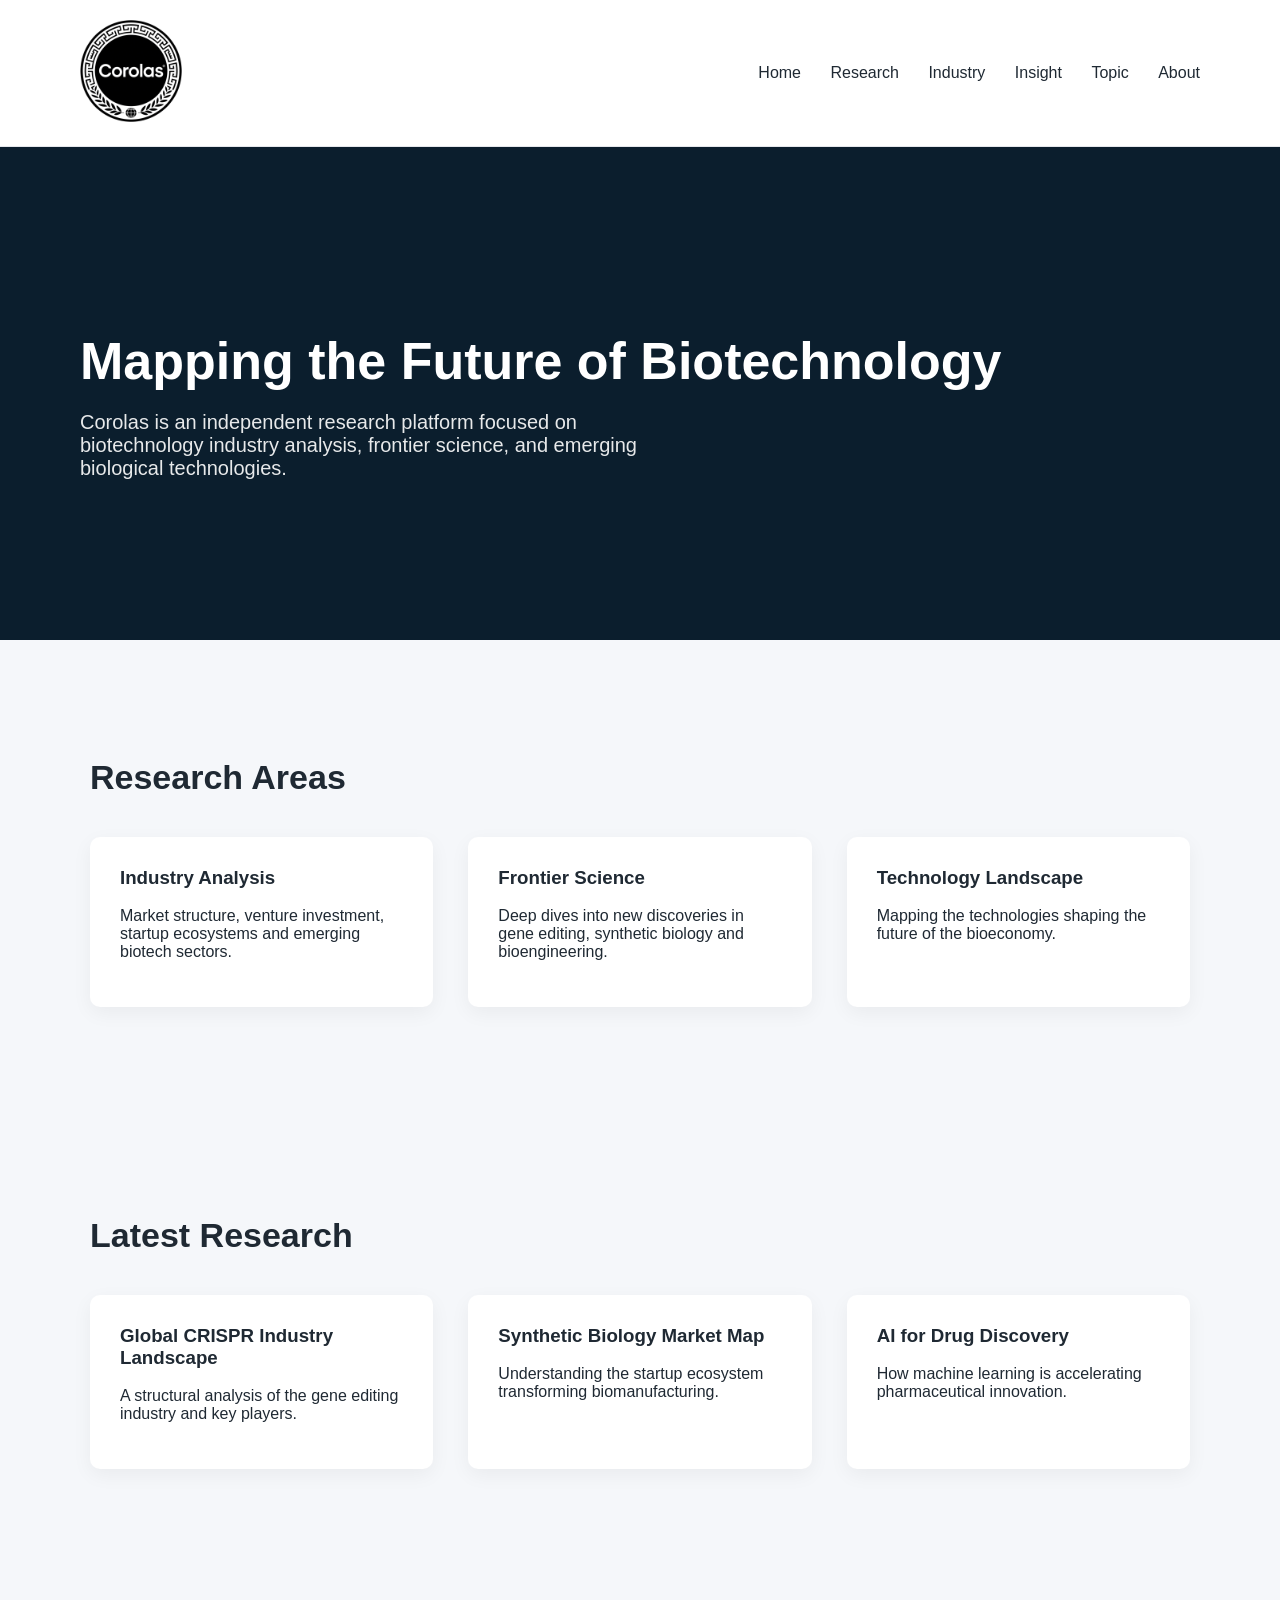
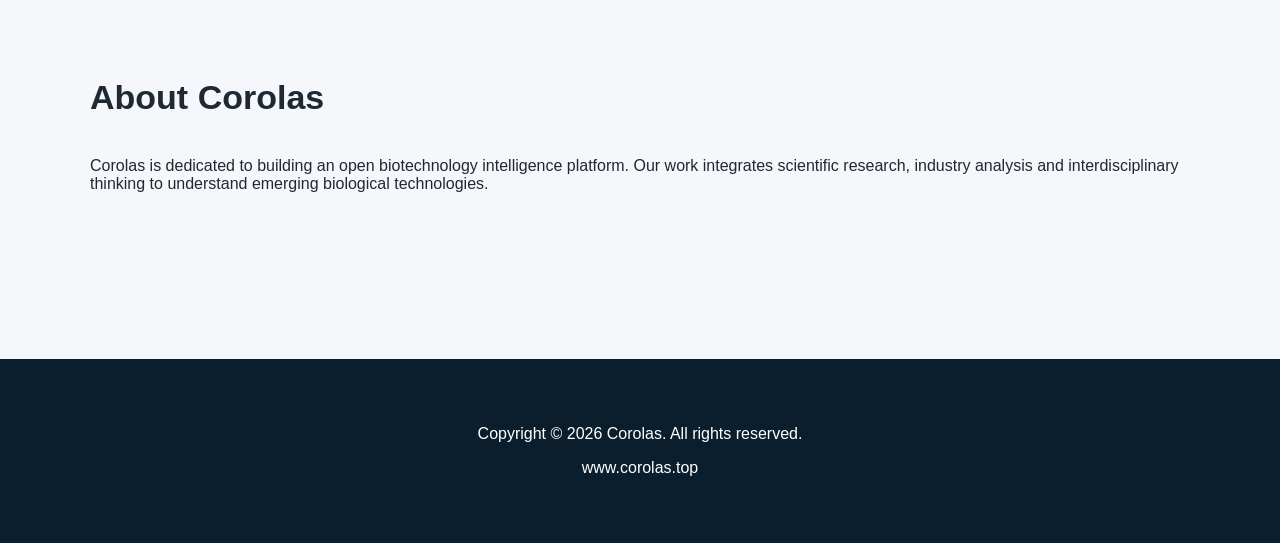
==== index.html @ f28cfb11 "Update" ====
<!DOCTYPE html>
<html lang="en">

<head>
    <meta charset="UTF-8">
    <meta name="viewport" content="width=device-width, initial-scale=1.0">
    <link rel="icon" type="image/x-icon" href="./assets/icon/favicon.ico">
    <link rel="apple-touch-icon" sizes="180x180" href="./assets/icon/apple-touch-icon.png">
    <link rel="icon" type="image/png" sizes="32x32" href="./assets/icon/favicon-32x32.png">
    <link rel="icon" type="image/png" sizes="16x16" href="./assets/icon/favicon-16x16.png">
    <link rel="manifest" href="./assets/icon/site.webmanifest">
    <link rel="stylesheet" type="text/css" href="./assets/css/style.css">
</head>

<body>
    <header>
        <div class="logo">
            <img type="image/png" src="./assets/icon/android-chrome-512x512.png">
        </div>
         
        <nav>
            <a href="index.html">Home</a>
            <a href="./Research/Research.html">Research</a>
            <a href="./Industry/Industry.html">Industry</a>
            <a href="./Insight/Insight.html">Insight</a>
            <a href="./Topic/Topic.html">Topic</a>
            <a href="./About/About.html">About</a>
        </nav>
    </header>

    <section class="hero">
        <h1>Mapping the Future of Biotechnology</h1>
        <p>
            Corolas is an independent research platform focused on biotechnology
            industry analysis, frontier science, and emerging biological technologies.
        </p>
    </section>

    <section class="section">
        <h2>Research Areas</h2>
        <div class="grid">
            <div class="card">
                <h3>Industry Analysis</h3>
                <p>Market structure, venture investment, startup ecosystems and emerging biotech sectors.</p>
            </div>
            <div class="card">
                <h3>Frontier Science</h3>
                <p>Deep dives into new discoveries in gene editing, synthetic biology and bioengineering.</p>
            </div>
            <div class="card">
                <h3>Technology Landscape</h3>
                <p>Mapping the technologies shaping the future of the bioeconomy.</p>
            </div>
        </div>
    </section>

    <section class="section">
        <h2>Latest Research</h2>
        <div class="grid">
            <div class="card">
                <h3>Global CRISPR Industry Landscape</h3>
                <p>A structural analysis of the gene editing industry and key players.</p>
            </div>
            <div class="card">
                <h3>Synthetic Biology Market Map</h3>
                <p>Understanding the startup ecosystem transforming biomanufacturing.</p>
            </div>
            <div class="card">
                <h3>AI for Drug Discovery</h3>
                <p>How machine learning is accelerating pharmaceutical innovation.</p>
            </div>
        </div>
    </section>

    <section class="section">
        <h2>About Corolas</h2>
        <p>
            Corolas is dedicated to building an open biotechnology intelligence platform.
            Our work integrates scientific research, industry analysis and interdisciplinary
            thinking to understand emerging biological technologies.
        </p>
    </section>

    <footer>
        <p>Copyright © 2026 Corolas. All rights reserved.</p>
        <p>www.corolas.top</p>
    </footer>
</body>

</html>
---- assets/css/style.css ----
body {
            font-family: "Inter", Arial;
            margin: 0;
            background: #f5f7fa;
            color: #1f2933;
        }

        header {
            display: flex;
            justify-content: space-between;
            align-items: center;
            padding: 20px 80px;
            background: white;
            border-bottom: 1px solid #e5e7eb;
        }

        .logo img {
            width: 20%;
            height: 20%;
        }

        nav a {
            margin-left: 25px;
            text-decoration: none;
            color: #1f2933;
        }

        .hero {
            padding: 140px 80px;
            background: #0b1e2d;
            color: white;
        }

        .hero h1 {
            font-size: 52px;
            margin-bottom: 10px;
        }

        .hero p {
            font-size: 20px;
            max-width: 600px;
            opacity: 0.9;
        }

        .section {
            max-width: 1100px;
            margin: auto;
            padding: 90px 40px;
        }

        .section h2 {
            font-size: 34px;
            margin-bottom: 40px;
        }

        .grid {
            display: grid;
            grid-template-columns: repeat(auto-fit, minmax(260px, 1fr));
            gap: 35px;
        }

        .card {
            background: white;
            padding: 30px;
            border-radius: 10px;
            box-shadow: 0 6px 20px rgba(0, 0, 0, 0.05);
        }

        .card h3 {
            margin-top: 0;
        }

        footer {
            background: #0b1e2d;
            color: white;
            padding: 50px;
            text-align: center;
            margin-top: 60px;
        }
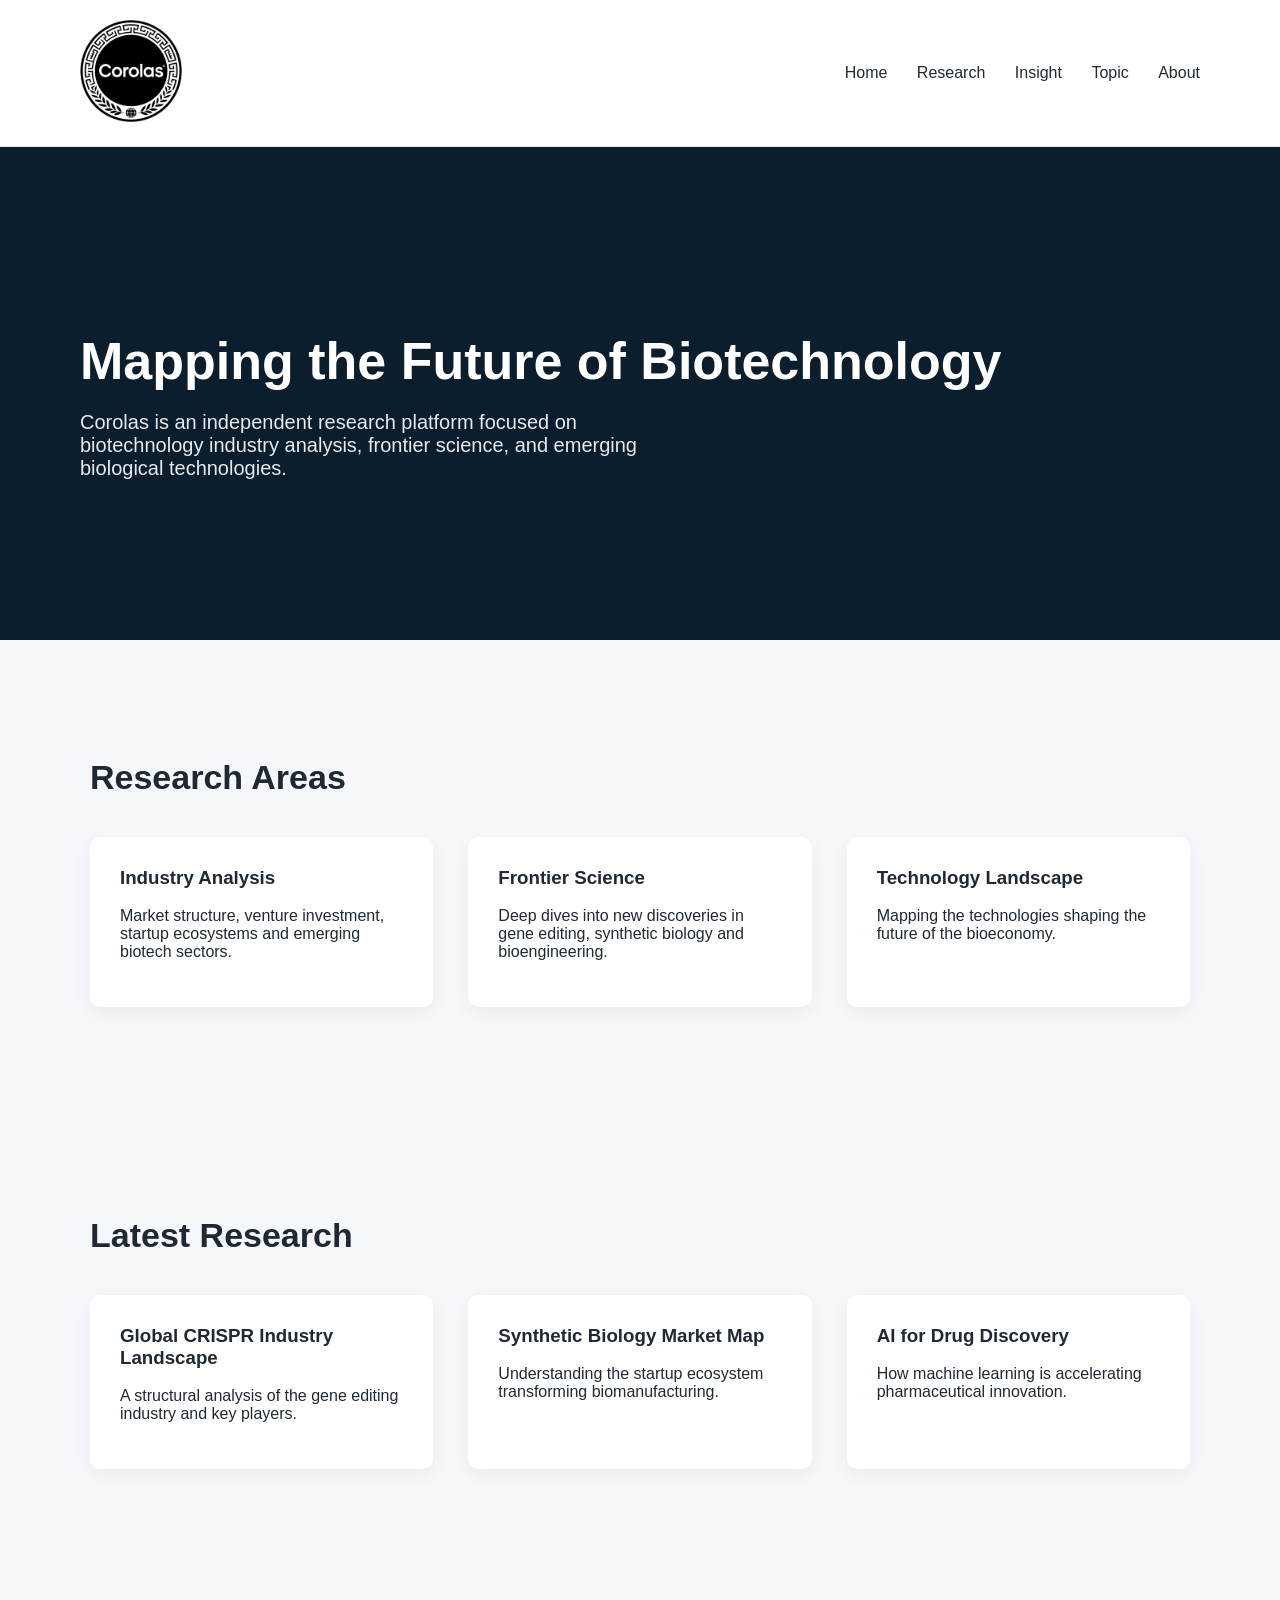
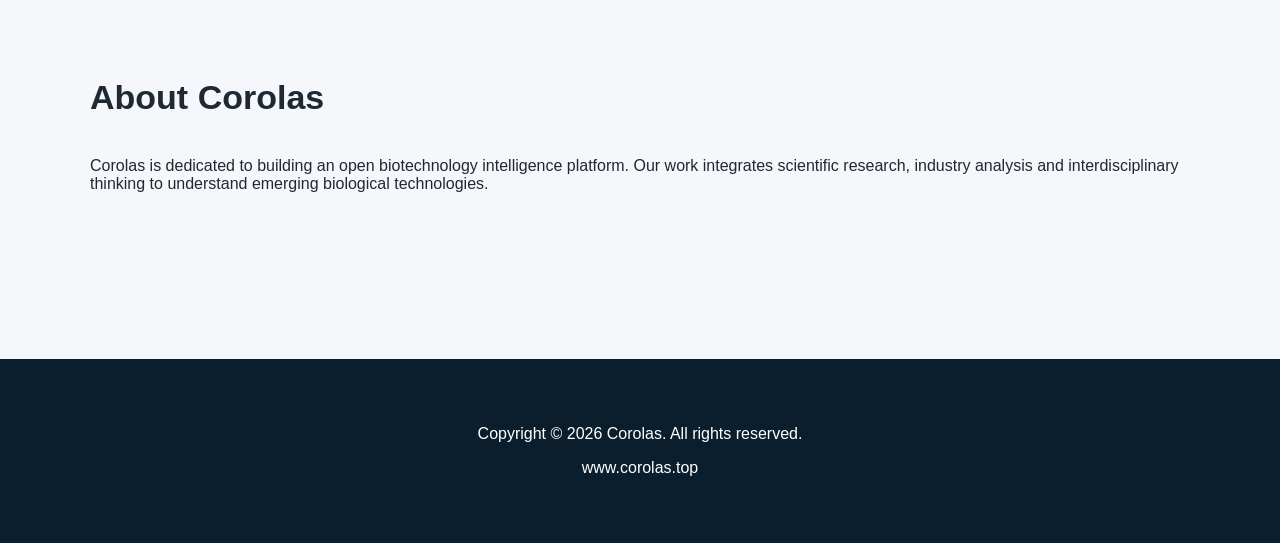
==== commit 53365318: "Update" ====
--- a/index.html
+++ b/index.html
@@ -21,7 +21,6 @@
         <nav>
             <a href="index.html">Home</a>
             <a href="./Research/Research.html">Research</a>
-            <a href="./Industry/Industry.html">Industry</a>
             <a href="./Insight/Insight.html">Insight</a>
             <a href="./Topic/Topic.html">Topic</a>
             <a href="./About/About.html">About</a>
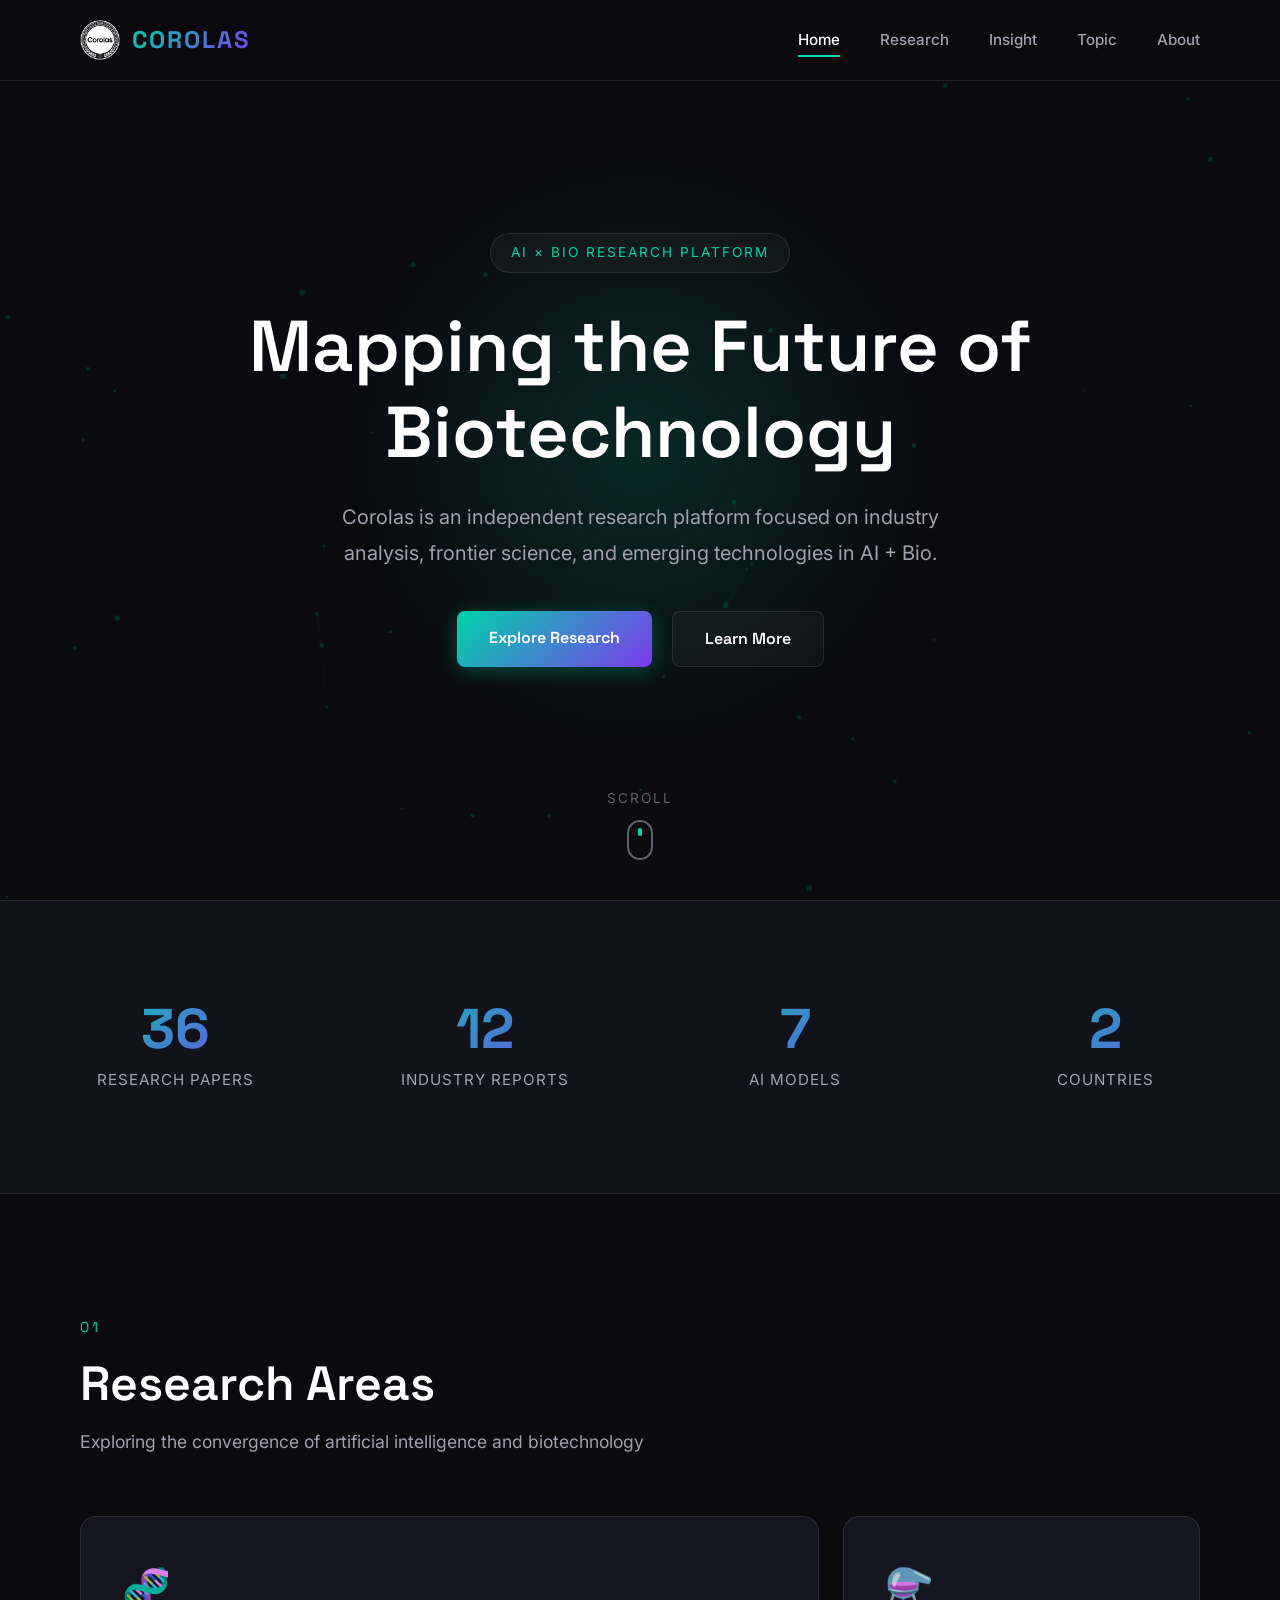
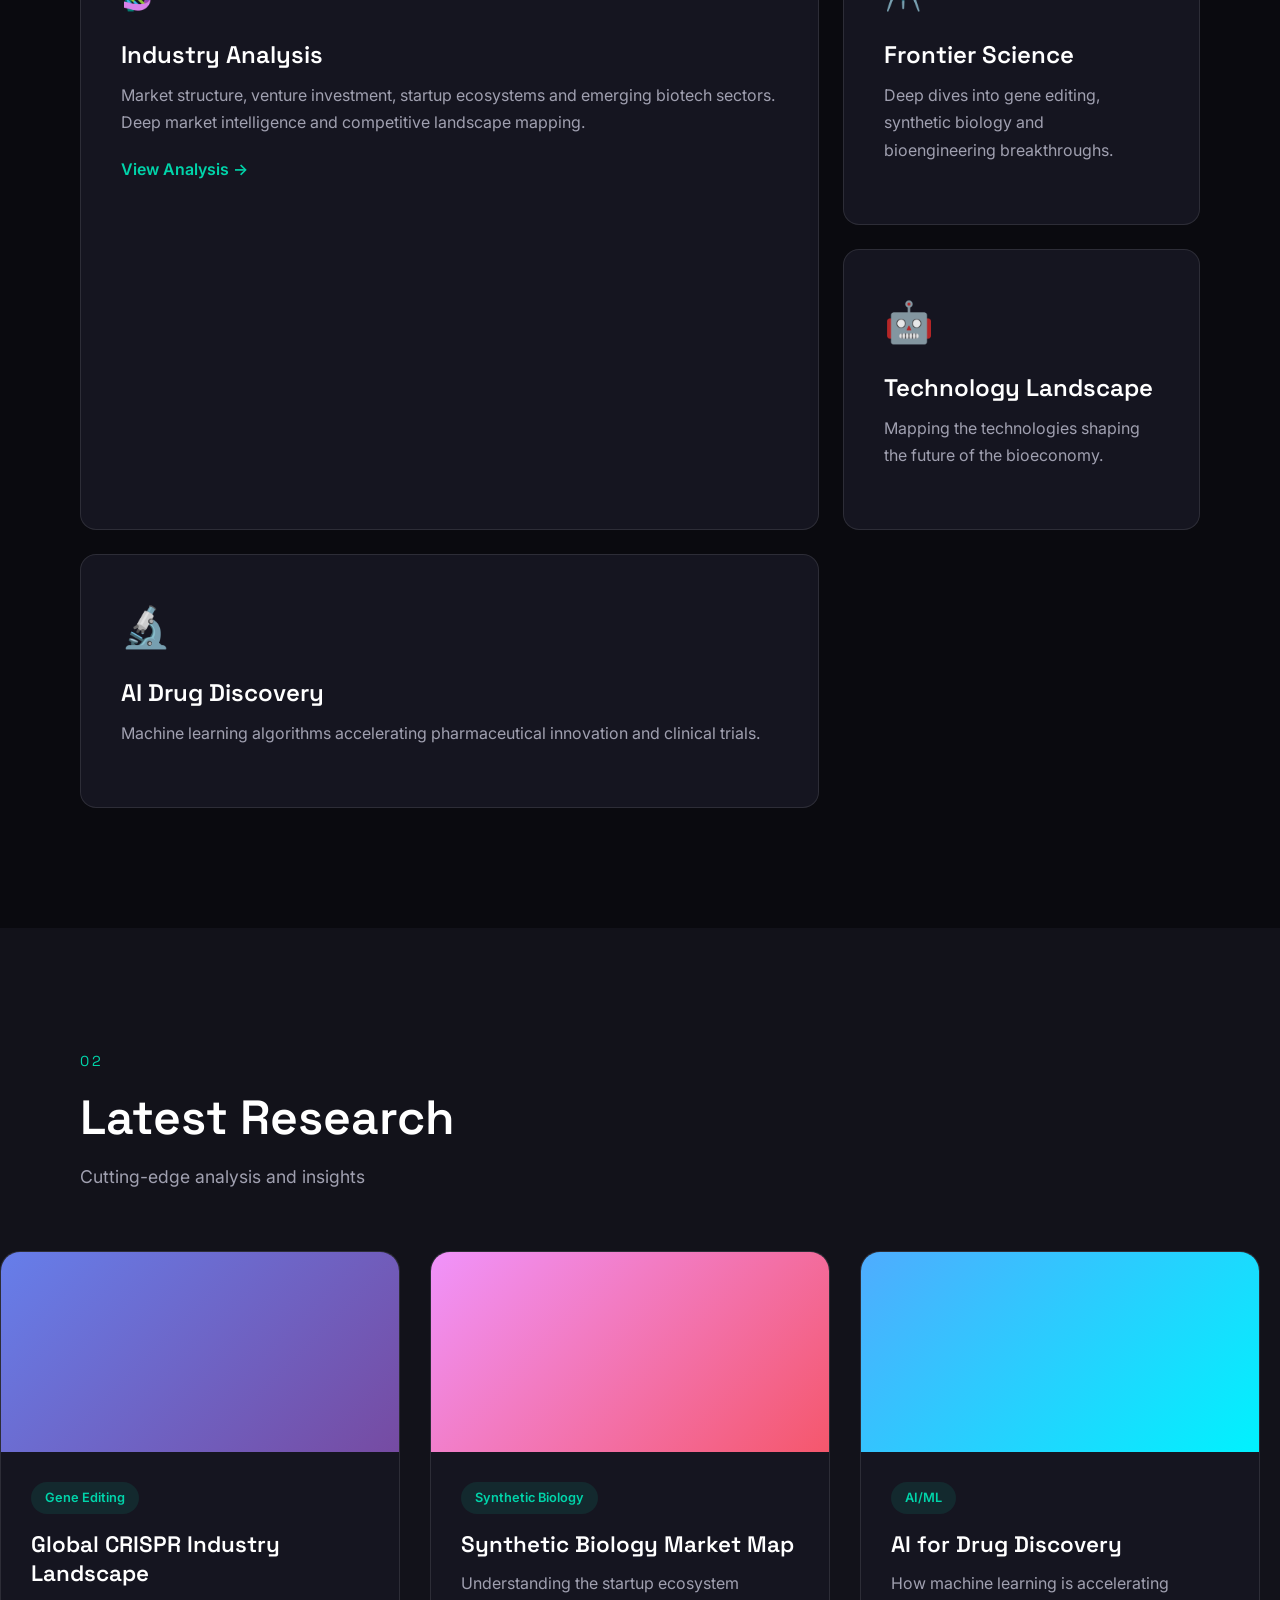
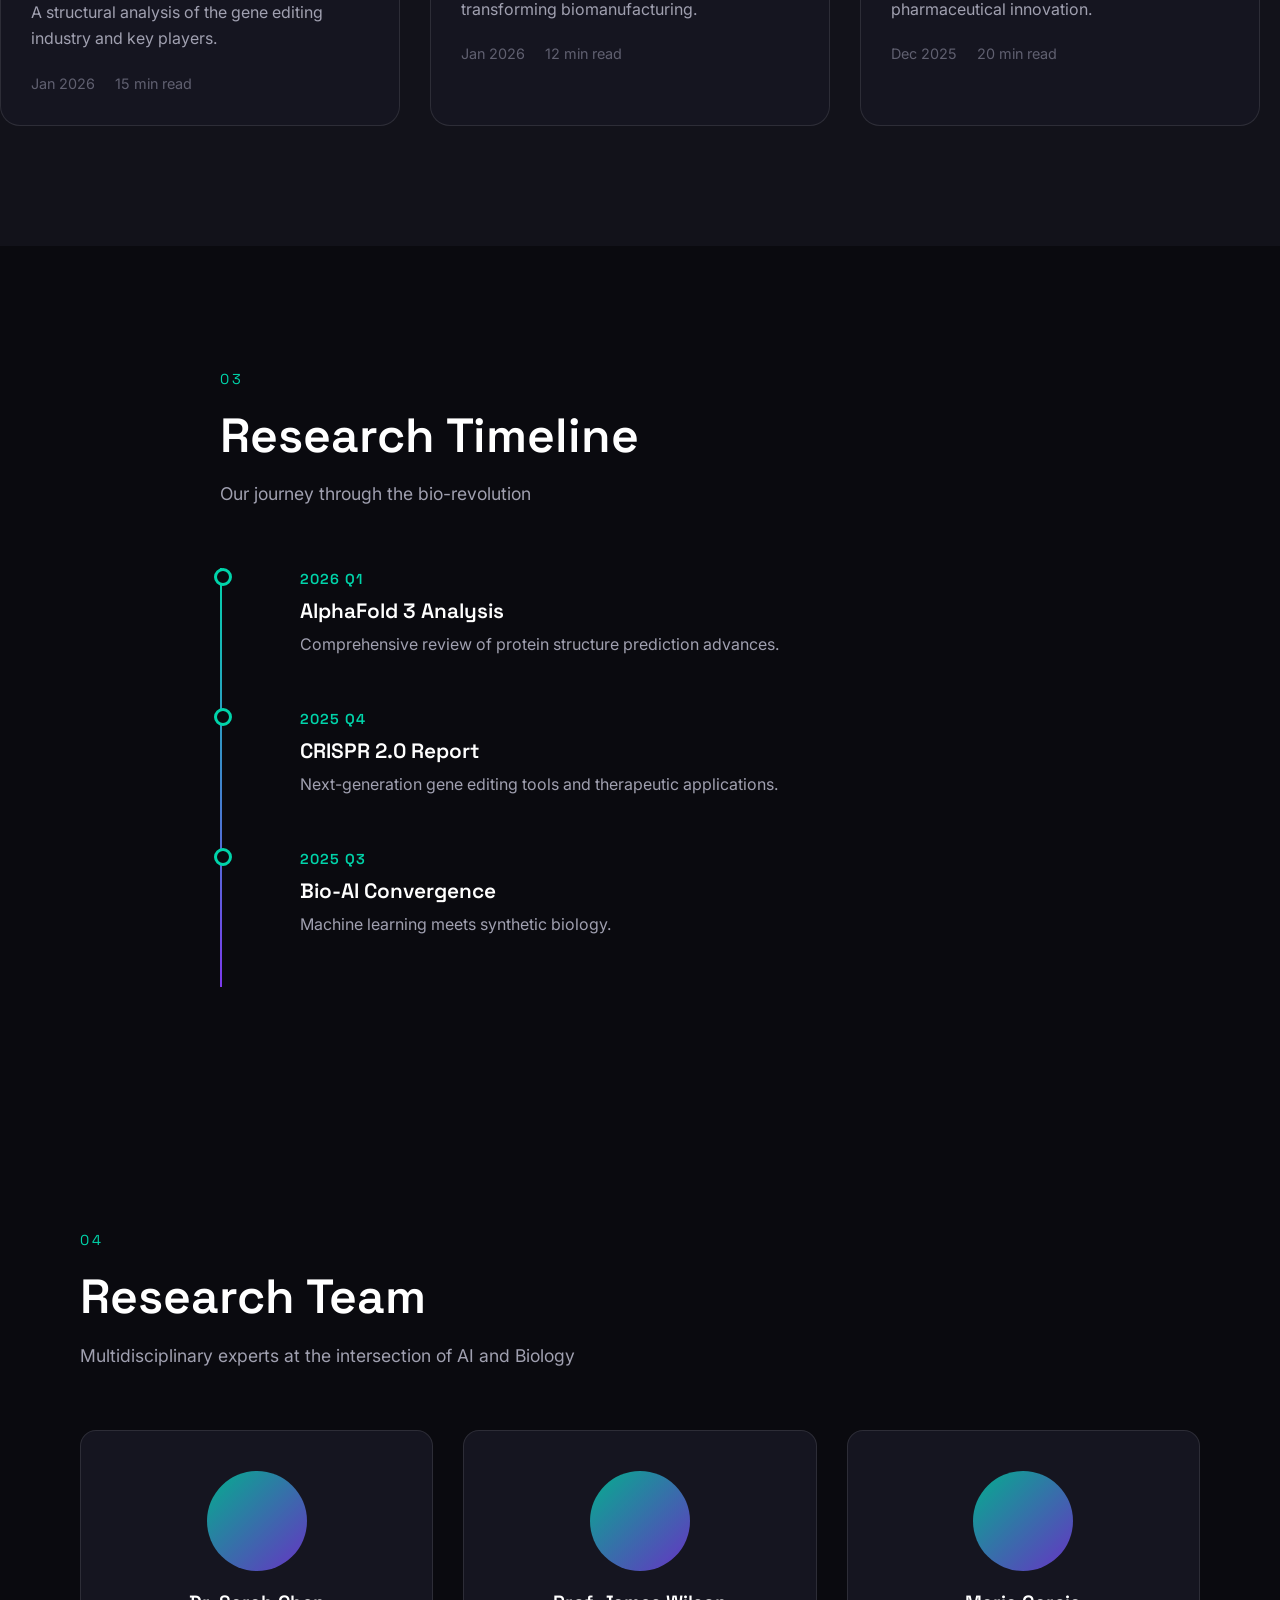
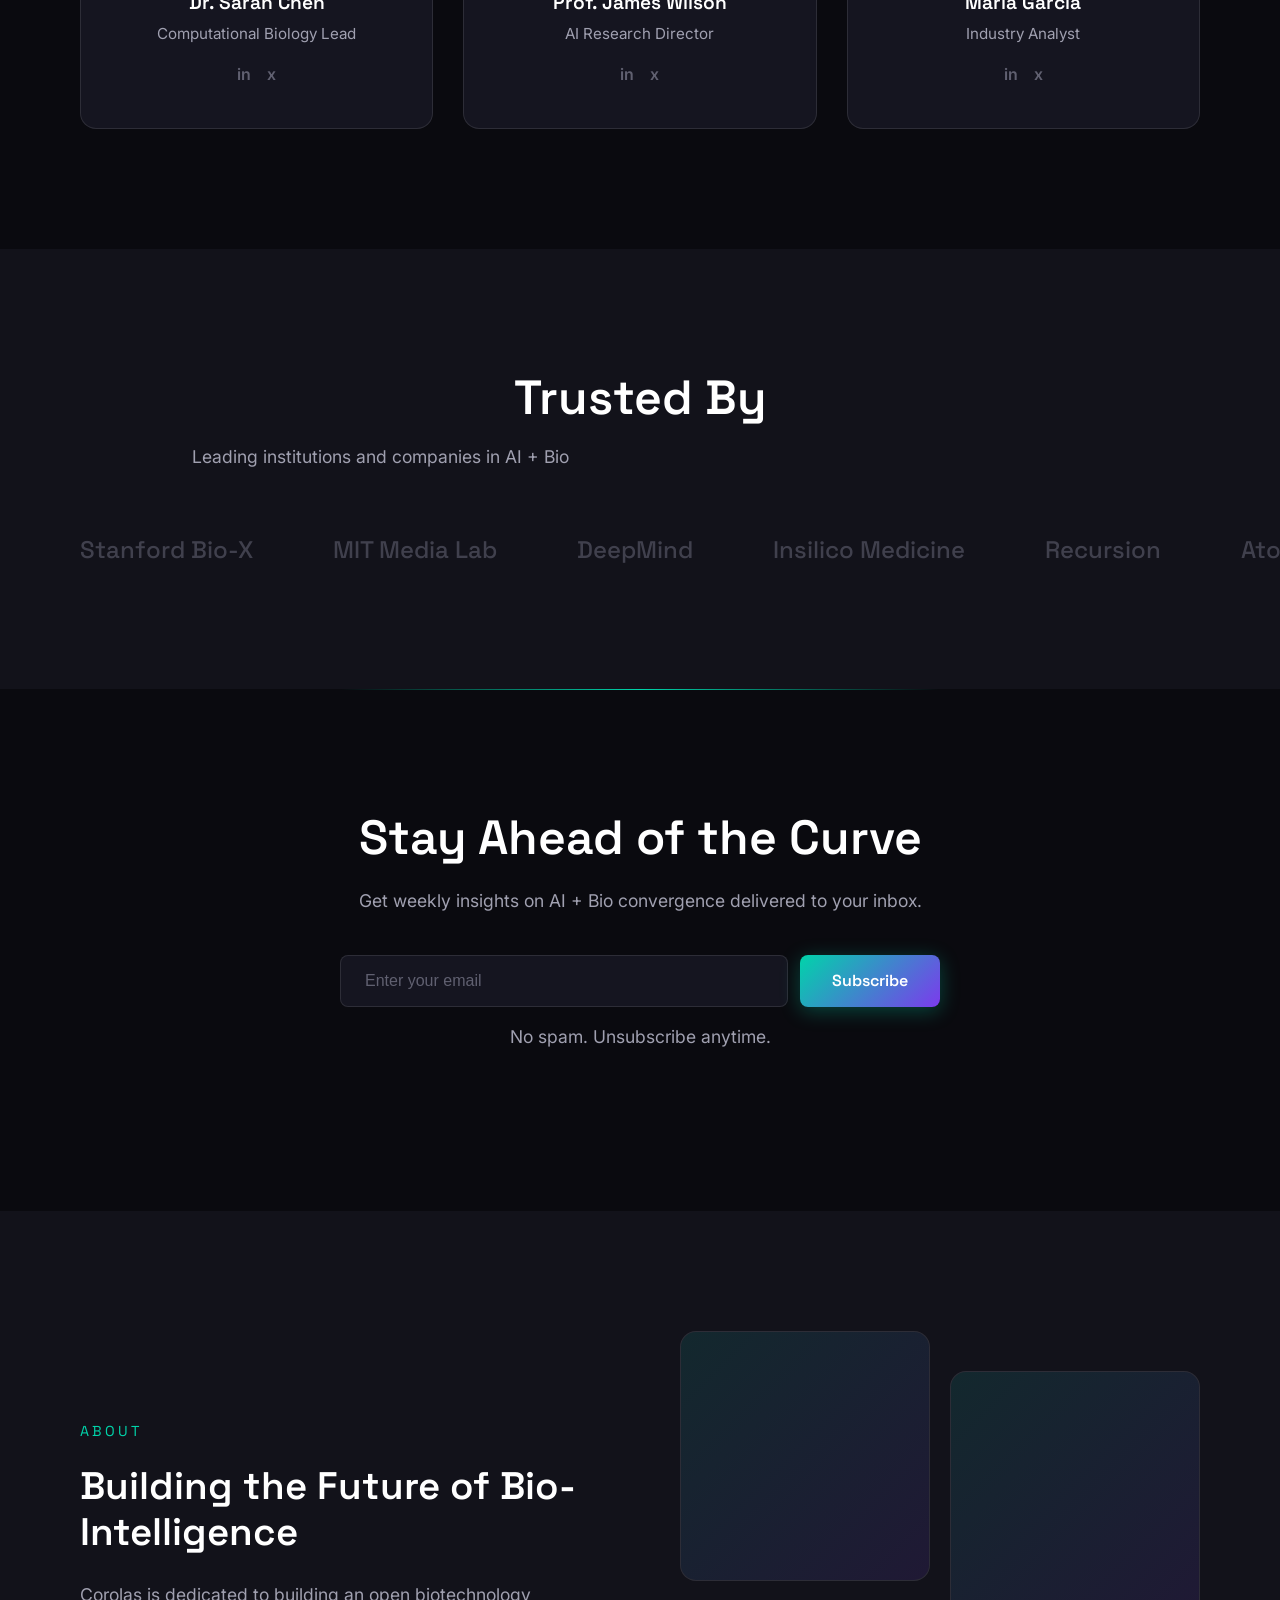
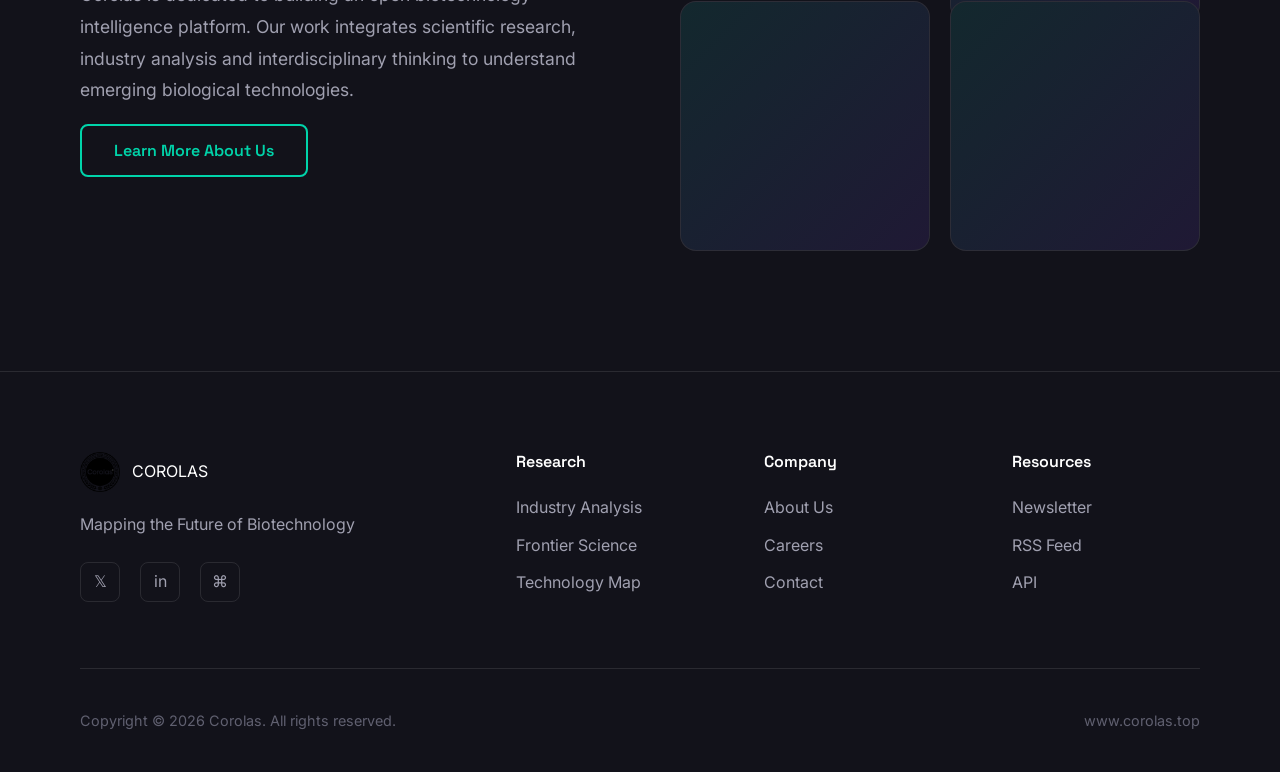
==== commit ad8e7171: "Serious Update" ====
--- a/index.html
+++ b/index.html
@@ -1,6 +1,6 @@
+<!-- index.html -->
 <!DOCTYPE html>
 <html lang="en">
-
 <head>
     <meta charset="UTF-8">
     <meta name="viewport" content="width=device-width, initial-scale=1.0">
@@ -10,80 +10,324 @@
     <link rel="icon" type="image/png" sizes="16x16" href="./assets/icon/favicon-16x16.png">
     <link rel="manifest" href="./assets/icon/site.webmanifest">
     <link rel="stylesheet" type="text/css" href="./assets/css/style.css">
+    <link rel="preconnect" href="https://fonts.googleapis.com">
+    <link rel="preconnect" href="https://fonts.gstatic.com" crossorigin>
+    <link href="https://fonts.googleapis.com/css2?family=Space+Grotesk:wght@300;400;500;600;700&family=Inter:wght@300;400;500;600&display=swap" rel="stylesheet">
 </head>
-
 <body>
-    <header>
+    <!-- 动态背景画布 -->
+    <canvas id="bg-canvas"></canvas>
+    
+    <!-- 导航 -->
+    <header class="glass-header">
         <div class="logo">
-            <img type="image/png" src="./assets/icon/android-chrome-512x512.png">
-        </div>
-         
+            <img src="./assets/icon/corolas-logo-white.png" alt="Corolas">
+            <span class="logo-text">COROLAS</span>
+        </div>
         <nav>
-            <a href="index.html">Home</a>
+            <a href="index.html" class="active">Home</a>
             <a href="./Research/Research.html">Research</a>
             <a href="./Insight/Insight.html">Insight</a>
             <a href="./Topic/Topic.html">Topic</a>
             <a href="./About/About.html">About</a>
         </nav>
+        <button class="mobile-menu-btn" aria-label="Menu">
+            <span></span>
+            <span></span>
+            <span></span>
+        </button>
     </header>
 
-    <section class="hero">
-        <h1>Mapping the Future of Biotechnology</h1>
-        <p>
-            Corolas is an independent research platform focused on biotechnology
-            industry analysis, frontier science, and emerging biological technologies.
-        </p>
-    </section>
-
-    <section class="section">
-        <h2>Research Areas</h2>
-        <div class="grid">
-            <div class="card">
+    <!-- Hero Section - 全屏沉浸 -->
+    <section class="hero-full">
+        <div class="hero-content">
+            <div class="badge">AI × Bio Research Platform</div>
+            <h1 class="glitch-text" data-text="Mapping the Future of Biotechnology">
+                Mapping the Future of Biotechnology
+            </h1>
+            <p class="hero-desc">
+                Corolas is an independent research platform focused on industry analysis,
+                frontier science, and emerging technologies in AI + Bio.
+            </p>
+            <div class="hero-actions">
+                <a href="#research" class="btn-primary">Explore Research</a>
+                <a href="#about" class="btn-secondary">Learn More</a>
+            </div>
+        </div>
+        <div class="scroll-indicator">
+            <span>Scroll</span>
+            <div class="mouse"></div>
+        </div>
+    </section>
+
+    <!-- Stats Section - 数据展示 -->
+    <section class="stats-section">
+        <div class="stats-grid">
+            <div class="stat-item" data-count="150">
+                <span class="stat-number">0</span>
+                <span class="stat-label">Research Papers</span>
+            </div>
+            <div class="stat-item" data-count="50">
+                <span class="stat-number">0</span>
+                <span class="stat-label">Industry Reports</span>
+            </div>
+            <div class="stat-item" data-count="30">
+                <span class="stat-number">0</span>
+                <span class="stat-label">AI Models</span>
+            </div>
+            <div class="stat-item" data-count="12">
+                <span class="stat-number">0</span>
+                <span class="stat-label">Countries</span>
+            </div>
+        </div>
+    </section>
+
+    <!-- Research Areas - 卡片网格 -->
+    <section class="content-section" id="research">
+        <div class="section-header">
+            <span class="section-tag">01</span>
+            <h2>Research Areas</h2>
+            <p>Exploring the convergence of artificial intelligence and biotechnology</p>
+        </div>
+        <div class="bento-grid">
+            <div class="bento-card large">
+                <div class="card-icon">🧬</div>
                 <h3>Industry Analysis</h3>
-                <p>Market structure, venture investment, startup ecosystems and emerging biotech sectors.</p>
-            </div>
-            <div class="card">
+                <p>Market structure, venture investment, startup ecosystems and emerging biotech sectors. Deep market intelligence and competitive landscape mapping.</p>
+                <a href="#" class="card-link">View Analysis →</a>
+            </div>
+            <div class="bento-card">
+                <div class="card-icon">⚗️</div>
                 <h3>Frontier Science</h3>
-                <p>Deep dives into new discoveries in gene editing, synthetic biology and bioengineering.</p>
-            </div>
-            <div class="card">
+                <p>Deep dives into gene editing, synthetic biology and bioengineering breakthroughs.</p>
+            </div>
+            <div class="bento-card">
+                <div class="card-icon">🤖</div>
                 <h3>Technology Landscape</h3>
                 <p>Mapping the technologies shaping the future of the bioeconomy.</p>
             </div>
-        </div>
-    </section>
-
-    <section class="section">
-        <h2>Latest Research</h2>
-        <div class="grid">
-            <div class="card">
-                <h3>Global CRISPR Industry Landscape</h3>
-                <p>A structural analysis of the gene editing industry and key players.</p>
-            </div>
-            <div class="card">
-                <h3>Synthetic Biology Market Map</h3>
-                <p>Understanding the startup ecosystem transforming biomanufacturing.</p>
-            </div>
-            <div class="card">
-                <h3>AI for Drug Discovery</h3>
-                <p>How machine learning is accelerating pharmaceutical innovation.</p>
-            </div>
-        </div>
-    </section>
-
-    <section class="section">
-        <h2>About Corolas</h2>
-        <p>
-            Corolas is dedicated to building an open biotechnology intelligence platform.
-            Our work integrates scientific research, industry analysis and interdisciplinary
-            thinking to understand emerging biological technologies.
-        </p>
-    </section>
-
-    <footer>
-        <p>Copyright © 2026 Corolas. All rights reserved.</p>
-        <p>www.corolas.top</p>
+            <div class="bento-card wide">
+                <div class="card-icon">🔬</div>
+                <h3>AI Drug Discovery</h3>
+                <p>Machine learning algorithms accelerating pharmaceutical innovation and clinical trials.</p>
+            </div>
+        </div>
+    </section>
+
+    <!-- Featured Research - 横向滚动 -->
+    <section class="featured-section">
+        <div class="section-header">
+            <span class="section-tag">02</span>
+            <h2>Latest Research</h2>
+            <p>Cutting-edge analysis and insights</p>
+        </div>
+        <div class="research-carousel">
+            <div class="research-card">
+                <div class="research-image" style="background: linear-gradient(135deg, #667eea 0%, #764ba2 100%);"></div>
+                <div class="research-content">
+                    <span class="research-tag">Gene Editing</span>
+                    <h3>Global CRISPR Industry Landscape</h3>
+                    <p>A structural analysis of the gene editing industry and key players.</p>
+                    <div class="research-meta">
+                        <span>Jan 2026</span>
+                        <span>15 min read</span>
+                    </div>
+                </div>
+            </div>
+            <div class="research-card">
+                <div class="research-image" style="background: linear-gradient(135deg, #f093fb 0%, #f5576c 100%);"></div>
+                <div class="research-content">
+                    <span class="research-tag">Synthetic Biology</span>
+                    <h3>Synthetic Biology Market Map</h3>
+                    <p>Understanding the startup ecosystem transforming biomanufacturing.</p>
+                    <div class="research-meta">
+                        <span>Jan 2026</span>
+                        <span>12 min read</span>
+                    </div>
+                </div>
+            </div>
+            <div class="research-card">
+                <div class="research-image" style="background: linear-gradient(135deg, #4facfe 0%, #00f2fe 100%);"></div>
+                <div class="research-content">
+                    <span class="research-tag">AI/ML</span>
+                    <h3>AI for Drug Discovery</h3>
+                    <p>How machine learning is accelerating pharmaceutical innovation.</p>
+                    <div class="research-meta">
+                        <span>Dec 2025</span>
+                        <span>20 min read</span>
+                    </div>
+                </div>
+            </div>
+        </div>
+    </section>
+
+    <!-- Timeline Section - 时间线 -->
+    <section class="timeline-section">
+        <div class="section-header">
+            <span class="section-tag">03</span>
+            <h2>Research Timeline</h2>
+            <p>Our journey through the bio-revolution</p>
+        </div>
+        <div class="timeline">
+            <div class="timeline-item">
+                <div class="timeline-date">2026 Q1</div>
+                <div class="timeline-content">
+                    <h4>AlphaFold 3 Analysis</h4>
+                    <p>Comprehensive review of protein structure prediction advances.</p>
+                </div>
+            </div>
+            <div class="timeline-item">
+                <div class="timeline-date">2025 Q4</div>
+                <div class="timeline-content">
+                    <h4>CRISPR 2.0 Report</h4>
+                    <p>Next-generation gene editing tools and therapeutic applications.</p>
+                </div>
+            </div>
+            <div class="timeline-item">
+                <div class="timeline-date">2025 Q3</div>
+                <div class="timeline-content">
+                    <h4>Bio-AI Convergence</h4>
+                    <p>Machine learning meets synthetic biology.</p>
+                </div>
+            </div>
+        </div>
+    </section>
+
+    <!-- Team/Experts Section - 人员展示 -->
+    <section class="team-section">
+        <div class="section-header">
+            <span class="section-tag">04</span>
+            <h2>Research Team</h2>
+            <p>Multidisciplinary experts at the intersection of AI and Biology</p>
+        </div>
+        <div class="team-grid">
+            <div class="team-card">
+                <div class="team-avatar"></div>
+                <h4>Dr. Sarah Chen</h4>
+                <p>Computational Biology Lead</p>
+                <div class="team-social">
+                    <a href="#">in</a>
+                    <a href="#">x</a>
+                </div>
+            </div>
+            <div class="team-card">
+                <div class="team-avatar"></div>
+                <h4>Prof. James Wilson</h4>
+                <p>AI Research Director</p>
+                <div class="team-social">
+                    <a href="#">in</a>
+                    <a href="#">x</a>
+                </div>
+            </div>
+            <div class="team-card">
+                <div class="team-avatar"></div>
+                <h4>Maria Garcia</h4>
+                <p>Industry Analyst</p>
+                <div class="team-social">
+                    <a href="#">in</a>
+                    <a href="#">x</a>
+                </div>
+            </div>
+        </div>
+    </section>
+
+    <!-- Partners/Logos - 合作伙伴 -->
+    <section class="partners-section">
+        <div class="section-header center">
+            <h2>Trusted By</h2>
+            <p>Leading institutions and companies in AI + Bio</p>
+        </div>
+        <div class="partners-marquee">
+            <div class="marquee-content">
+                <span>Stanford Bio-X</span>
+                <span>MIT Media Lab</span>
+                <span>DeepMind</span>
+                <span>Insilico Medicine</span>
+                <span>Recursion</span>
+                <span>Atomwise</span>
+                <span>BenevolentAI</span>
+                <span>Exscientia</span>
+            </div>
+        </div>
+    </section>
+
+    <!-- Newsletter/CTA Section - 邮件订阅 -->
+    <section class="cta-section">
+        <div class="cta-content">
+            <h2>Stay Ahead of the Curve</h2>
+            <p>Get weekly insights on AI + Bio convergence delivered to your inbox.</p>
+            <form class="newsletter-form">
+                <input type="email" placeholder="Enter your email" required>
+                <button type="submit" class="btn-primary">Subscribe</button>
+            </form>
+            <p class="form-note">No spam. Unsubscribe anytime.</p>
+        </div>
+    </section>
+
+    <!-- About Preview -->
+    <section class="about-section" id="about">
+        <div class="about-grid">
+            <div class="about-content">
+                <span class="section-tag">About</span>
+                <h2>Building the Future of Bio-Intelligence</h2>
+                <p>
+                    Corolas is dedicated to building an open biotechnology intelligence platform.
+                    Our work integrates scientific research, industry analysis and interdisciplinary
+                    thinking to understand emerging biological technologies.
+                </p>
+                <a href="./About/About.html" class="btn-outline">Learn More About Us</a>
+            </div>
+            <div class="about-visual">
+                <div class="visual-grid">
+                    <div class="visual-item"></div>
+                    <div class="visual-item"></div>
+                    <div class="visual-item"></div>
+                    <div class="visual-item"></div>
+                </div>
+            </div>
+        </div>
+    </section>
+
+    <!-- Footer -->
+    <footer class="site-footer">
+        <div class="footer-grid">
+            <div class="footer-brand">
+                <div class="logo">
+                    <img src="./assets/icon/android-chrome-512x512.png" alt="Corolas">
+                    <span>COROLAS</span>
+                </div>
+                <p>Mapping the Future of Biotechnology</p>
+                <div class="social-links">
+                    <a href="#" aria-label="Twitter">𝕏</a>
+                    <a href="#" aria-label="LinkedIn">in</a>
+                    <a href="#" aria-label="GitHub">⌘</a>
+                </div>
+            </div>
+            <div class="footer-links">
+                <h4>Research</h4>
+                <a href="#">Industry Analysis</a>
+                <a href="#">Frontier Science</a>
+                <a href="#">Technology Map</a>
+            </div>
+            <div class="footer-links">
+                <h4>Company</h4>
+                <a href="#">About Us</a>
+                <a href="#">Careers</a>
+                <a href="#">Contact</a>
+            </div>
+            <div class="footer-links">
+                <h4>Resources</h4>
+                <a href="#">Newsletter</a>
+                <a href="#">RSS Feed</a>
+                <a href="#">API</a>
+            </div>
+        </div>
+        <div class="footer-bottom">
+            <p>Copyright © 2026 Corolas. All rights reserved.</p>
+            <p>www.corolas.top</p>
+        </div>
     </footer>
+
+    <script src="./assets/js/main.js"></script>
 </body>
-
 </html>
--- a/assets/css/style.css
+++ b/assets/css/style.css
@@ -1,79 +1,1012 @@
-        body {
-            font-family: "Inter", Arial;
-            margin: 0;
-            background: #f5f7fa;
-            color: #1f2933;
-        }
-
-        header {
-            display: flex;
-            justify-content: space-between;
-            align-items: center;
-            padding: 20px 80px;
-            background: white;
-            border-bottom: 1px solid #e5e7eb;
-        }
-
-        .logo img {
-            width: 20%;
-            height: 20%;
-        }
-
-        nav a {
-            margin-left: 25px;
-            text-decoration: none;
-            color: #1f2933;
-        }
-
-        .hero {
-            padding: 140px 80px;
-            background: #0b1e2d;
-            color: white;
-        }
-
-        .hero h1 {
-            font-size: 52px;
-            margin-bottom: 10px;
-        }
-
-        .hero p {
-            font-size: 20px;
-            max-width: 600px;
-            opacity: 0.9;
-        }
-
-        .section {
-            max-width: 1100px;
-            margin: auto;
-            padding: 90px 40px;
-        }
-
-        .section h2 {
-            font-size: 34px;
-            margin-bottom: 40px;
-        }
-
-        .grid {
-            display: grid;
-            grid-template-columns: repeat(auto-fit, minmax(260px, 1fr));
-            gap: 35px;
-        }
-
-        .card {
-            background: white;
-            padding: 30px;
-            border-radius: 10px;
-            box-shadow: 0 6px 20px rgba(0, 0, 0, 0.05);
-        }
-
-        .card h3 {
-            margin-top: 0;
-        }
-
-        footer {
-            background: #0b1e2d;
-            color: white;
-            padding: 50px;
-            text-align: center;
-            margin-top: 60px;
-        }+/* assets/css/style.css */
+
+/* CSS Variables */
+:root {
+    --bg-primary: #0a0a0f;
+    --bg-secondary: #12121a;
+    --bg-tertiary: #1a1a25;
+    --bg-card: #151520;
+    --text-primary: #ffffff;
+    --text-secondary: #a0a0b0;
+    --text-muted: #606070;
+    --accent-primary: #00d4aa;
+    --accent-secondary: #7c3aed;
+    --accent-gradient: linear-gradient(135deg, #00d4aa 0%, #7c3aed 100%);
+    --border-color: rgba(255, 255, 255, 0.1);
+    --glass-bg: rgba(255, 255, 255, 0.03);
+    --shadow-glow: 0 0 40px rgba(0, 212, 170, 0.15);
+}
+
+/* Reset & Base */
+* {
+    margin: 0;
+    padding: 0;
+    box-sizing: border-box;
+}
+
+html {
+    scroll-behavior: smooth;
+}
+
+body {
+    font-family: 'Inter', sans-serif;
+    background-color: var(--bg-primary);
+    color: var(--text-primary);
+    line-height: 1.6;
+    overflow-x: hidden;
+}
+
+/* Typography */
+h1, h2, h3, h4 {
+    font-family: 'Space Grotesk', sans-serif;
+    font-weight: 600;
+    line-height: 1.2;
+}
+
+/* Background Canvas */
+#bg-canvas {
+    position: fixed;
+    top: 0;
+    left: 0;
+    width: 100%;
+    height: 100%;
+    z-index: -1;
+    opacity: 0.3;
+}
+
+/* Header */
+.glass-header {
+    position: fixed;
+    top: 0;
+    left: 0;
+    right: 0;
+    z-index: 1000;
+    display: flex;
+    justify-content: space-between;
+    align-items: center;
+    padding: 20px 80px;
+    background: rgba(10, 10, 15, 0.8);
+    backdrop-filter: blur(20px);
+    border-bottom: 1px solid var(--border-color);
+    transition: all 0.3s ease;
+}
+
+.glass-header.scrolled {
+    padding: 15px 80px;
+    background: rgba(10, 10, 15, 0.95);
+}
+
+.logo {
+    display: flex;
+    align-items: center;
+    gap: 12px;
+}
+
+.logo img {
+    width: 40px;
+    height: 40px;
+    border-radius: 8px;
+}
+
+.logo-text {
+    font-family: 'Space Grotesk', sans-serif;
+    font-size: 1.5rem;
+    font-weight: 700;
+    letter-spacing: 2px;
+    background: var(--accent-gradient);
+    -webkit-background-clip: text;
+    -webkit-text-fill-color: transparent;
+    background-clip: text;
+}
+
+nav {
+    display: flex;
+    gap: 40px;
+}
+
+nav a {
+    text-decoration: none;
+    color: var(--text-secondary);
+    font-size: 0.95rem;
+    font-weight: 500;
+    transition: color 0.3s ease;
+    position: relative;
+}
+
+nav a::after {
+    content: '';
+    position: absolute;
+    bottom: -5px;
+    left: 0;
+    width: 0;
+    height: 2px;
+    background: var(--accent-primary);
+    transition: width 0.3s ease;
+}
+
+nav a:hover,
+nav a.active {
+    color: var(--text-primary);
+}
+
+nav a:hover::after,
+nav a.active::after {
+    width: 100%;
+}
+
+.mobile-menu-btn {
+    display: none;
+    flex-direction: column;
+    gap: 5px;
+    background: none;
+    border: none;
+    cursor: pointer;
+    padding: 5px;
+}
+
+.mobile-menu-btn span {
+    width: 25px;
+    height: 2px;
+    background: var(--text-primary);
+    transition: all 0.3s ease;
+}
+
+/* Hero Section */
+.hero-full {
+    min-height: 100vh;
+    display: flex;
+    flex-direction: column;
+    justify-content: center;
+    align-items: center;
+    text-align: center;
+    padding: 120px 40px;
+    position: relative;
+    overflow: hidden;
+}
+
+.hero-full::before {
+    content: '';
+    position: absolute;
+    top: 50%;
+    left: 50%;
+    transform: translate(-50%, -50%);
+    width: 600px;
+    height: 600px;
+    background: radial-gradient(circle, rgba(0, 212, 170, 0.15) 0%, transparent 70%);
+    pointer-events: none;
+}
+
+.hero-content {
+    max-width: 900px;
+    z-index: 1;
+}
+
+.badge {
+    display: inline-block;
+    padding: 8px 20px;
+    background: var(--glass-bg);
+    border: 1px solid var(--border-color);
+    border-radius: 50px;
+    font-size: 0.85rem;
+    color: var(--accent-primary);
+    margin-bottom: 30px;
+    letter-spacing: 2px;
+    text-transform: uppercase;
+}
+
+.glitch-text {
+    font-size: clamp(2.5rem, 6vw, 4.5rem);
+    margin-bottom: 24px;
+    position: relative;
+    animation: glitch 3s infinite;
+}
+
+@keyframes glitch {
+    0%, 100% { text-shadow: none; }
+    92% { text-shadow: none; }
+    93% { text-shadow: 2px 0 #ff0000, -2px 0 #00ffff; }
+    94% { text-shadow: none; }
+    95% { text-shadow: -2px 0 #ff0000, 2px 0 #00ffff; }
+    96% { text-shadow: none; }
+}
+
+.hero-desc {
+    font-size: 1.25rem;
+    color: var(--text-secondary);
+    max-width: 600px;
+    margin: 0 auto 40px;
+    line-height: 1.8;
+}
+
+.hero-actions {
+    display: flex;
+    gap: 20px;
+    justify-content: center;
+    flex-wrap: wrap;
+}
+
+/* Buttons */
+.btn-primary,
+.btn-secondary,
+.btn-outline {
+    padding: 14px 32px;
+    border-radius: 8px;
+    font-family: 'Space Grotesk', sans-serif;
+    font-weight: 600;
+    text-decoration: none;
+    transition: all 0.3s ease;
+    cursor: pointer;
+    border: none;
+    font-size: 1rem;
+}
+
+.btn-primary {
+    background: var(--accent-gradient);
+    color: white;
+    box-shadow: 0 4px 20px rgba(0, 212, 170, 0.3);
+}
+
+.btn-primary:hover {
+    transform: translateY(-2px);
+    box-shadow: 0 6px 30px rgba(0, 212, 170, 0.4);
+}
+
+.btn-secondary {
+    background: var(--glass-bg);
+    color: var(--text-primary);
+    border: 1px solid var(--border-color);
+}
+
+.btn-secondary:hover {
+    background: rgba(255, 255, 255, 0.1);
+    border-color: var(--accent-primary);
+}
+
+.btn-outline {
+    background: transparent;
+    color: var(--accent-primary);
+    border: 2px solid var(--accent-primary);
+}
+
+.btn-outline:hover {
+    background: var(--accent-primary);
+    color: var(--bg-primary);
+}
+
+/* Scroll Indicator */
+.scroll-indicator {
+    position: absolute;
+    bottom: 40px;
+    left: 50%;
+    transform: translateX(-50%);
+    display: flex;
+    flex-direction: column;
+    align-items: center;
+    gap: 10px;
+    color: var(--text-muted);
+    font-size: 0.85rem;
+    letter-spacing: 2px;
+    text-transform: uppercase;
+}
+
+.mouse {
+    width: 26px;
+    height: 40px;
+    border: 2px solid var(--text-muted);
+    border-radius: 13px;
+    position: relative;
+}
+
+.mouse::before {
+    content: '';
+    position: absolute;
+    top: 6px;
+    left: 50%;
+    transform: translateX(-50%);
+    width: 4px;
+    height: 8px;
+    background: var(--accent-primary);
+    border-radius: 2px;
+    animation: scroll 2s infinite;
+}
+
+@keyframes scroll {
+    0% { opacity: 1; transform: translateX(-50%) translateY(0); }
+    100% { opacity: 0; transform: translateX(-50%) translateY(12px); }
+}
+
+/* Stats Section */
+.stats-section {
+    padding: 80px 40px;
+    background: var(--bg-secondary);
+    border-top: 1px solid var(--border-color);
+    border-bottom: 1px solid var(--border-color);
+}
+
+.stats-grid {
+    max-width: 1200px;
+    margin: 0 auto;
+    display: grid;
+    grid-template-columns: repeat(4, 1fr);
+    gap: 40px;
+}
+
+.stat-item {
+    text-align: center;
+    padding: 20px;
+}
+
+.stat-number {
+    display: block;
+    font-family: 'Space Grotesk', sans-serif;
+    font-size: 3.5rem;
+    font-weight: 700;
+    background: var(--accent-gradient);
+    -webkit-background-clip: text;
+    -webkit-text-fill-color: transparent;
+    background-clip: text;
+    line-height: 1;
+    margin-bottom: 10px;
+}
+
+.stat-label {
+    color: var(--text-secondary);
+    font-size: 0.95rem;
+    text-transform: uppercase;
+    letter-spacing: 1px;
+}
+
+/* Section Headers */
+.content-section,
+.featured-section,
+.timeline-section,
+.team-section,
+.partners-section,
+.about-section {
+    padding: 120px 80px;
+    max-width: 1400px;
+    margin: 0 auto;
+}
+
+.section-header {
+    margin-bottom: 60px;
+}
+
+.section-header.center {
+    text-align: center;
+}
+
+.section-tag {
+    display: inline-block;
+    font-family: 'Space Grotesk', sans-serif;
+    font-size: 0.9rem;
+    color: var(--accent-primary);
+    margin-bottom: 16px;
+    letter-spacing: 3px;
+    text-transform: uppercase;
+}
+
+.section-header h2 {
+    font-size: clamp(2rem, 4vw, 3rem);
+    margin-bottom: 16px;
+}
+
+.section-header p {
+    color: var(--text-secondary);
+    font-size: 1.1rem;
+    max-width: 600px;
+}
+
+/* Bento Grid */
+.bento-grid {
+    display: grid;
+    grid-template-columns: repeat(3, 1fr);
+    gap: 24px;
+}
+
+.bento-card {
+    background: var(--bg-card);
+    border: 1px solid var(--border-color);
+    border-radius: 16px;
+    padding: 40px;
+    transition: all 0.4s ease;
+    position: relative;
+    overflow: hidden;
+}
+
+.bento-card::before {
+    content: '';
+    position: absolute;
+    top: 0;
+    left: 0;
+    right: 0;
+    height: 1px;
+    background: linear-gradient(90deg, transparent, var(--accent-primary), transparent);
+    opacity: 0;
+    transition: opacity 0.4s ease;
+}
+
+.bento-card:hover {
+    transform: translateY(-5px);
+    border-color: rgba(0, 212, 170, 0.3);
+    box-shadow: var(--shadow-glow);
+}
+
+.bento-card:hover::before {
+    opacity: 1;
+}
+
+.bento-card.large {
+    grid-column: span 2;
+    grid-row: span 2;
+}
+
+.bento-card.wide {
+    grid-column: span 2;
+}
+
+.card-icon {
+    font-size: 2.5rem;
+    margin-bottom: 20px;
+    opacity: 0.9;
+}
+
+.bento-card h3 {
+    font-size: 1.5rem;
+    margin-bottom: 12px;
+    color: var(--text-primary);
+}
+
+.bento-card p {
+    color: var(--text-secondary);
+    line-height: 1.7;
+    margin-bottom: 20px;
+}
+
+.card-link {
+    color: var(--accent-primary);
+    text-decoration: none;
+    font-weight: 600;
+    display: inline-flex;
+    align-items: center;
+    gap: 8px;
+    transition: gap 0.3s ease;
+}
+
+.card-link:hover {
+    gap: 12px;
+}
+
+/* Research Carousel */
+.featured-section {
+    background: var(--bg-secondary);
+    max-width: 100%;
+    padding: 120px 0;
+}
+
+.featured-section .section-header {
+    padding: 0 80px;
+    max-width: 1400px;
+    margin: 0 auto 60px;
+}
+
+.research-carousel {
+    display: flex;
+    gap: 30px;
+    padding: 0 80px;
+    overflow-x: auto;
+    scroll-snap-type: x mandatory;
+    scrollbar-width: none;
+}
+
+.research-carousel::-webkit-scrollbar {
+    display: none;
+}
+
+.research-card {
+    flex: 0 0 400px;
+    background: var(--bg-card);
+    border-radius: 20px;
+    overflow: hidden;
+    border: 1px solid var(--border-color);
+    transition: all 0.4s ease;
+    scroll-snap-align: start;
+}
+
+.research-card:hover {
+    transform: translateY(-10px);
+    box-shadow: var(--shadow-glow);
+}
+
+.research-image {
+    height: 200px;
+    width: 100%;
+}
+
+.research-content {
+    padding: 30px;
+}
+
+.research-tag {
+    display: inline-block;
+    padding: 6px 14px;
+    background: rgba(0, 212, 170, 0.1);
+    color: var(--accent-primary);
+    border-radius: 20px;
+    font-size: 0.8rem;
+    font-weight: 600;
+    margin-bottom: 16px;
+}
+
+.research-content h3 {
+    font-size: 1.4rem;
+    margin-bottom: 12px;
+    line-height: 1.3;
+}
+
+.research-content p {
+    color: var(--text-secondary);
+    margin-bottom: 20px;
+    line-height: 1.6;
+}
+
+.research-meta {
+    display: flex;
+    gap: 20px;
+    color: var(--text-muted);
+    font-size: 0.9rem;
+}
+
+/* Timeline */
+.timeline-section {
+    max-width: 1000px;
+}
+
+.timeline {
+    position: relative;
+    padding-left: 40px;
+}
+
+.timeline::before {
+    content: '';
+    position: absolute;
+    left: 0;
+    top: 0;
+    bottom: 0;
+    width: 2px;
+    background: linear-gradient(to bottom, var(--accent-primary), var(--accent-secondary));
+}
+
+.timeline-item {
+    position: relative;
+    padding-bottom: 50px;
+    padding-left: 40px;
+}
+
+.timeline-item::before {
+    content: '';
+    position: absolute;
+    left: -46px;
+    top: 0;
+    width: 12px;
+    height: 12px;
+    background: var(--bg-primary);
+    border: 3px solid var(--accent-primary);
+    border-radius: 50%;
+}
+
+.timeline-date {
+    font-family: 'Space Grotesk', sans-serif;
+    color: var(--accent-primary);
+    font-weight: 600;
+    font-size: 0.9rem;
+    margin-bottom: 8px;
+    letter-spacing: 1px;
+}
+
+.timeline-content h4 {
+    font-size: 1.3rem;
+    margin-bottom: 8px;
+}
+
+.timeline-content p {
+    color: var(--text-secondary);
+}
+
+/* Team Section */
+.team-grid {
+    display: grid;
+    grid-template-columns: repeat(auto-fit, minmax(280px, 1fr));
+    gap: 30px;
+}
+
+.team-card {
+    background: var(--bg-card);
+    border: 1px solid var(--border-color);
+    border-radius: 16px;
+    padding: 40px;
+    text-align: center;
+    transition: all 0.4s ease;
+}
+
+.team-card:hover {
+    transform: translateY(-5px);
+    border-color: var(--accent-primary);
+}
+
+.team-avatar {
+    width: 100px;
+    height: 100px;
+    background: var(--accent-gradient);
+    border-radius: 50%;
+    margin: 0 auto 20px;
+    opacity: 0.8;
+}
+
+.team-card h4 {
+    font-size: 1.2rem;
+    margin-bottom: 8px;
+}
+
+.team-card p {
+    color: var(--text-secondary);
+    font-size: 0.95rem;
+    margin-bottom: 16px;
+}
+
+.team-social {
+    display: flex;
+    justify-content: center;
+    gap: 16px;
+}
+
+.team-social a {
+    color: var(--text-muted);
+    text-decoration: none;
+    font-weight: 600;
+    transition: color 0.3s ease;
+}
+
+.team-social a:hover {
+    color: var(--accent-primary);
+}
+
+/* Partners Marquee */
+.partners-section {
+    background: var(--bg-secondary);
+    max-width: 100%;
+    overflow: hidden;
+}
+
+.partners-marquee {
+    position: relative;
+}
+
+.marquee-content {
+    display: flex;
+    gap: 80px;
+    animation: marquee 30s linear infinite;
+    width: max-content;
+}
+
+.marquee-content span {
+    font-family: 'Space Grotesk', sans-serif;
+    font-size: 1.5rem;
+    color: var(--text-muted);
+    font-weight: 500;
+    white-space: nowrap;
+    opacity: 0.6;
+    transition: opacity 0.3s ease;
+}
+
+.marquee-content span:hover {
+    opacity: 1;
+    color: var(--text-primary);
+}
+
+@keyframes marquee {
+    0% { transform: translateX(0); }
+    100% { transform: translateX(-50%); }
+}
+
+/* CTA Section */
+.cta-section {
+    padding: 120px 40px;
+    text-align: center;
+    position: relative;
+}
+
+.cta-section::before {
+    content: '';
+    position: absolute;
+    top: 0;
+    left: 50%;
+    transform: translateX(-50%);
+    width: 600px;
+    height: 1px;
+    background: linear-gradient(90deg, transparent, var(--accent-primary), transparent);
+}
+
+.cta-content {
+    max-width: 600px;
+    margin: 0 auto;
+}
+
+.cta-content h2 {
+    font-size: clamp(2rem, 4vw, 3rem);
+    margin-bottom: 20px;
+}
+
+.cta-content > p {
+    color: var(--text-secondary);
+    margin-bottom: 40px;
+    font-size: 1.1rem;
+}
+
+.newsletter-form {
+    display: flex;
+    gap: 12px;
+    margin-bottom: 16px;
+    flex-wrap: wrap;
+    justify-content: center;
+}
+
+.newsletter-form input {
+    flex: 1;
+    min-width: 280px;
+    padding: 16px 24px;
+    background: var(--bg-card);
+    border: 1px solid var(--border-color);
+    border-radius: 8px;
+    color: var(--text-primary);
+    font-size: 1rem;
+    outline: none;
+    transition: border-color 0.3s ease;
+}
+
+.newsletter-form input:focus {
+    border-color: var(--accent-primary);
+}
+
+.newsletter-form input::placeholder {
+    color: var(--text-muted);
+}
+
+.form-note {
+    color: var(--text-muted);
+    font-size: 0.85rem;
+}
+
+/* About Section */
+.about-section {
+    background: var(--bg-secondary);
+    max-width: 100%;
+}
+
+.about-grid {
+    max-width: 1400px;
+    margin: 0 auto;
+    display: grid;
+    grid-template-columns: 1fr 1fr;
+    gap: 80px;
+    align-items: center;
+}
+
+.about-content .section-tag {
+    margin-bottom: 20px;
+}
+
+.about-content h2 {
+    font-size: clamp(2rem, 3vw, 2.8rem);
+    margin-bottom: 24px;
+}
+
+.about-content p {
+    color: var(--text-secondary);
+    font-size: 1.1rem;
+    line-height: 1.8;
+    margin-bottom: 32px;
+}
+
+.visual-grid {
+    display: grid;
+    grid-template-columns: 1fr 1fr;
+    gap: 20px;
+}
+
+.visual-item {
+    aspect-ratio: 1;
+    background: var(--bg-card);
+    border-radius: 16px;
+    border: 1px solid var(--border-color);
+    position: relative;
+    overflow: hidden;
+}
+
+.visual-item::before {
+    content: '';
+    position: absolute;
+    inset: 0;
+    background: var(--accent-gradient);
+    opacity: 0.1;
+}
+
+.visual-item:nth-child(2) {
+    transform: translateY(40px);
+}
+
+/* Footer */
+.site-footer {
+    background: var(--bg-secondary);
+    border-top: 1px solid var(--border-color);
+    padding: 80px 80px 40px;
+}
+
+.footer-grid {
+    max-width: 1400px;
+    margin: 0 auto;
+    display: grid;
+    grid-template-columns: 2fr 1fr 1fr 1fr;
+    gap: 60px;
+    margin-bottom: 60px;
+}
+
+.footer-brand .logo {
+    margin-bottom: 20px;
+}
+
+.footer-brand p {
+    color: var(--text-secondary);
+    margin-bottom: 24px;
+    max-width: 300px;
+}
+
+.social-links {
+    display: flex;
+    gap: 20px;
+}
+
+.social-links a {
+    width: 40px;
+    height: 40px;
+    border: 1px solid var(--border-color);
+    border-radius: 8px;
+    display: flex;
+    align-items: center;
+    justify-content: center;
+    color: var(--text-secondary);
+    text-decoration: none;
+    transition: all 0.3s ease;
+}
+
+.social-links a:hover {
+    border-color: var(--accent-primary);
+    color: var(--accent-primary);
+    transform: translateY(-3px);
+}
+
+.footer-links h4 {
+    font-size: 1rem;
+    margin-bottom: 24px;
+    color: var(--text-primary);
+}
+
+.footer-links a {
+    display: block;
+    color: var(--text-secondary);
+    text-decoration: none;
+    margin-bottom: 12px;
+    transition: color 0.3s ease;
+}
+
+.footer-links a:hover {
+    color: var(--accent-primary);
+}
+
+.footer-bottom {
+    max-width: 1400px;
+    margin: 0 auto;
+    padding-top: 40px;
+    border-top: 1px solid var(--border-color);
+    display: flex;
+    justify-content: space-between;
+    color: var(--text-muted);
+    font-size: 0.9rem;
+}
+
+/* Responsive */
+@media (max-width: 1024px) {
+    .glass-header {
+        padding: 20px 40px;
+    }
+    
+    .content-section,
+    .timeline-section,
+    .team-section,
+    .about-section {
+        padding: 80px 40px;
+    }
+    
+    .featured-section .section-header {
+        padding: 0 40px;
+    }
+    
+    .research-carousel {
+        padding: 0 40px;
+    }
+    
+    .stats-grid {
+        grid-template-columns: repeat(2, 1fr);
+    }
+    
+    .bento-grid {
+        grid-template-columns: 1fr;
+    }
+    
+    .bento-card.large,
+    .bento-card.wide {
+        grid-column: span 1;
+        grid-row: span 1;
+    }
+    
+    .footer-grid {
+        grid-template-columns: 1fr 1fr;
+    }
+    
+    .about-grid {
+        grid-template-columns: 1fr;
+        gap: 60px;
+    }
+}
+
+@media (max-width: 768px) {
+    nav {
+        display: none;
+    }
+    
+    .mobile-menu-btn {
+        display: flex;
+    }
+    
+    .stats-grid {
+        grid-template-columns: 1fr;
+    }
+    
+    .research-card {
+        flex: 0 0 300px;
+    }
+    
+    .footer-grid {
+        grid-template-columns: 1fr;
+        gap: 40px;
+    }
+    
+    .footer-bottom {
+        flex-direction: column;
+        gap: 10px;
+        text-align: center;
+    }
+    
+    .hero-actions {
+        flex-direction: column;
+        width: 100%;
+    }
+    
+    .btn-primary,
+    .btn-secondary {
+        width: 100%;
+        text-align: center;
+    }
+}
+
+/* Utility Classes */
+.reveal {
+    opacity: 0;
+    transform: translateY(30px);
+    transition: all 0.8s ease;
+}
+
+.reveal.active {
+    opacity: 1;
+    transform: translateY(0);
+}
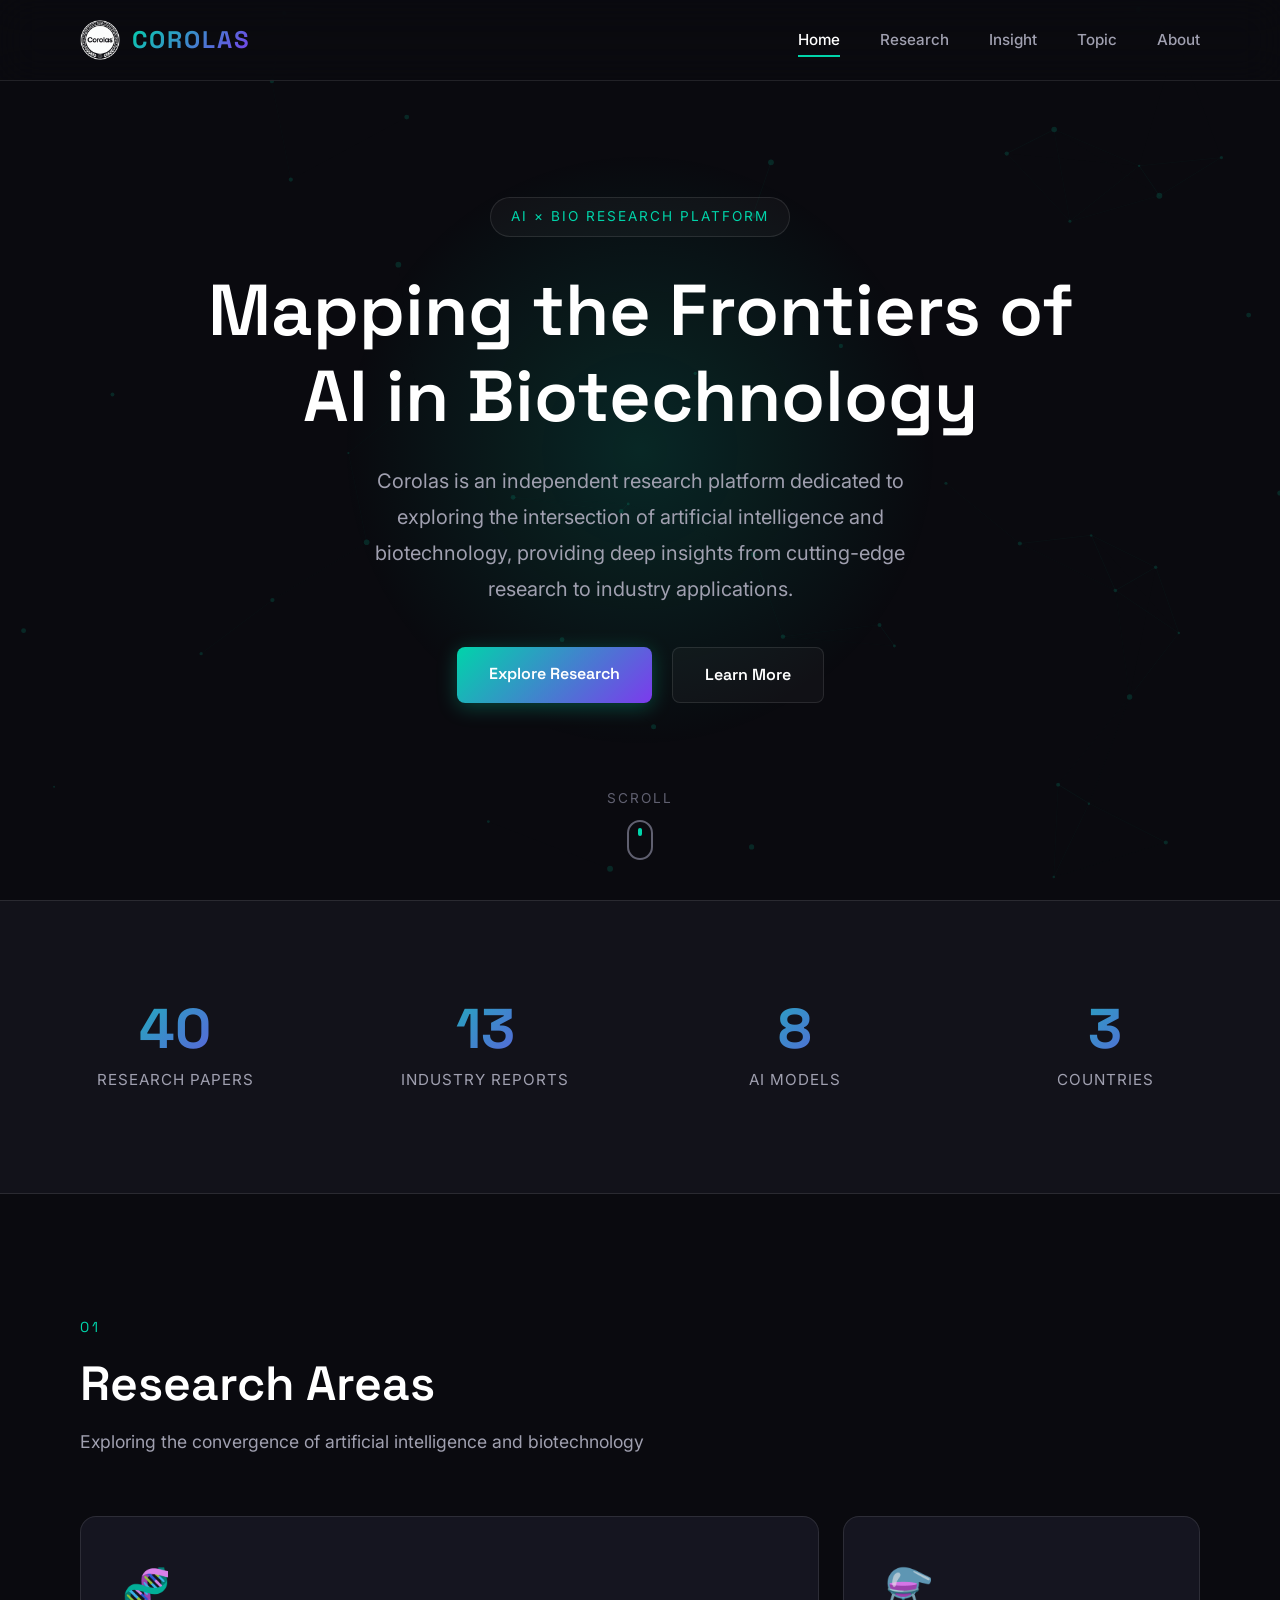
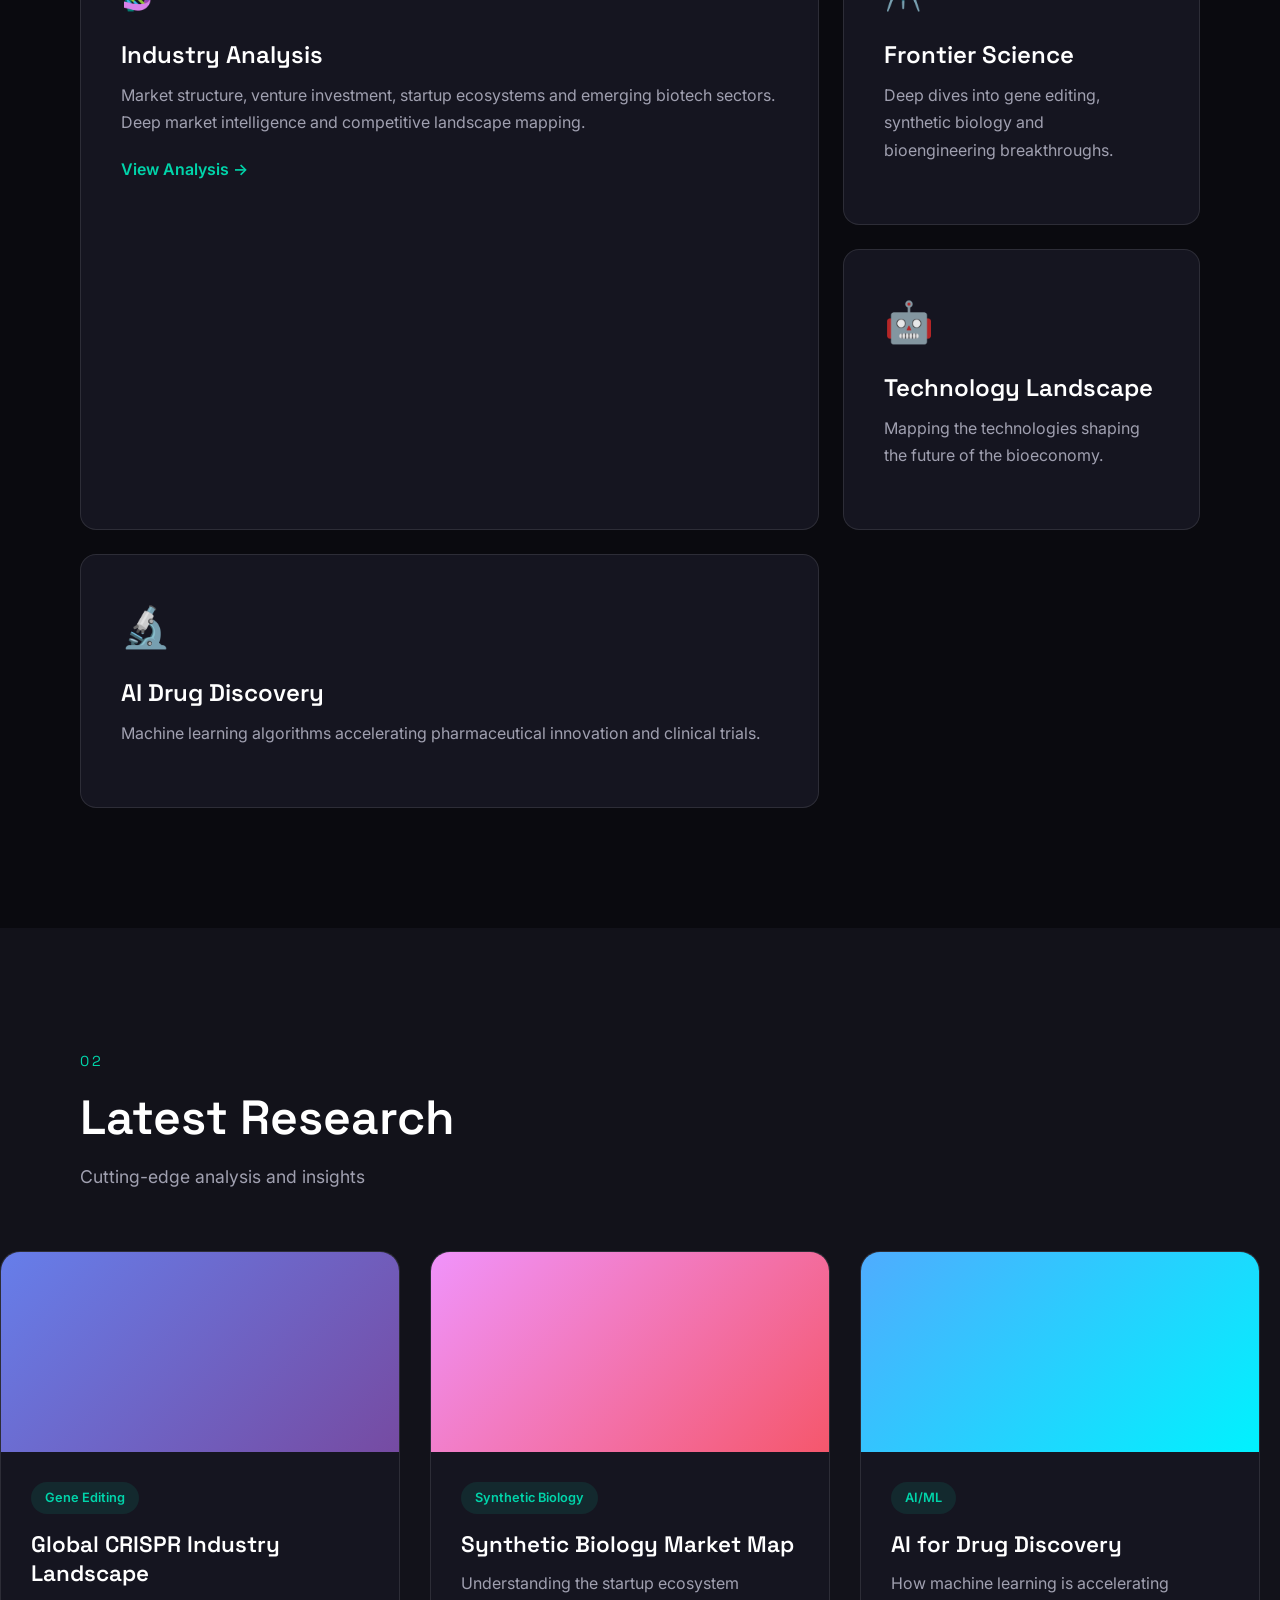
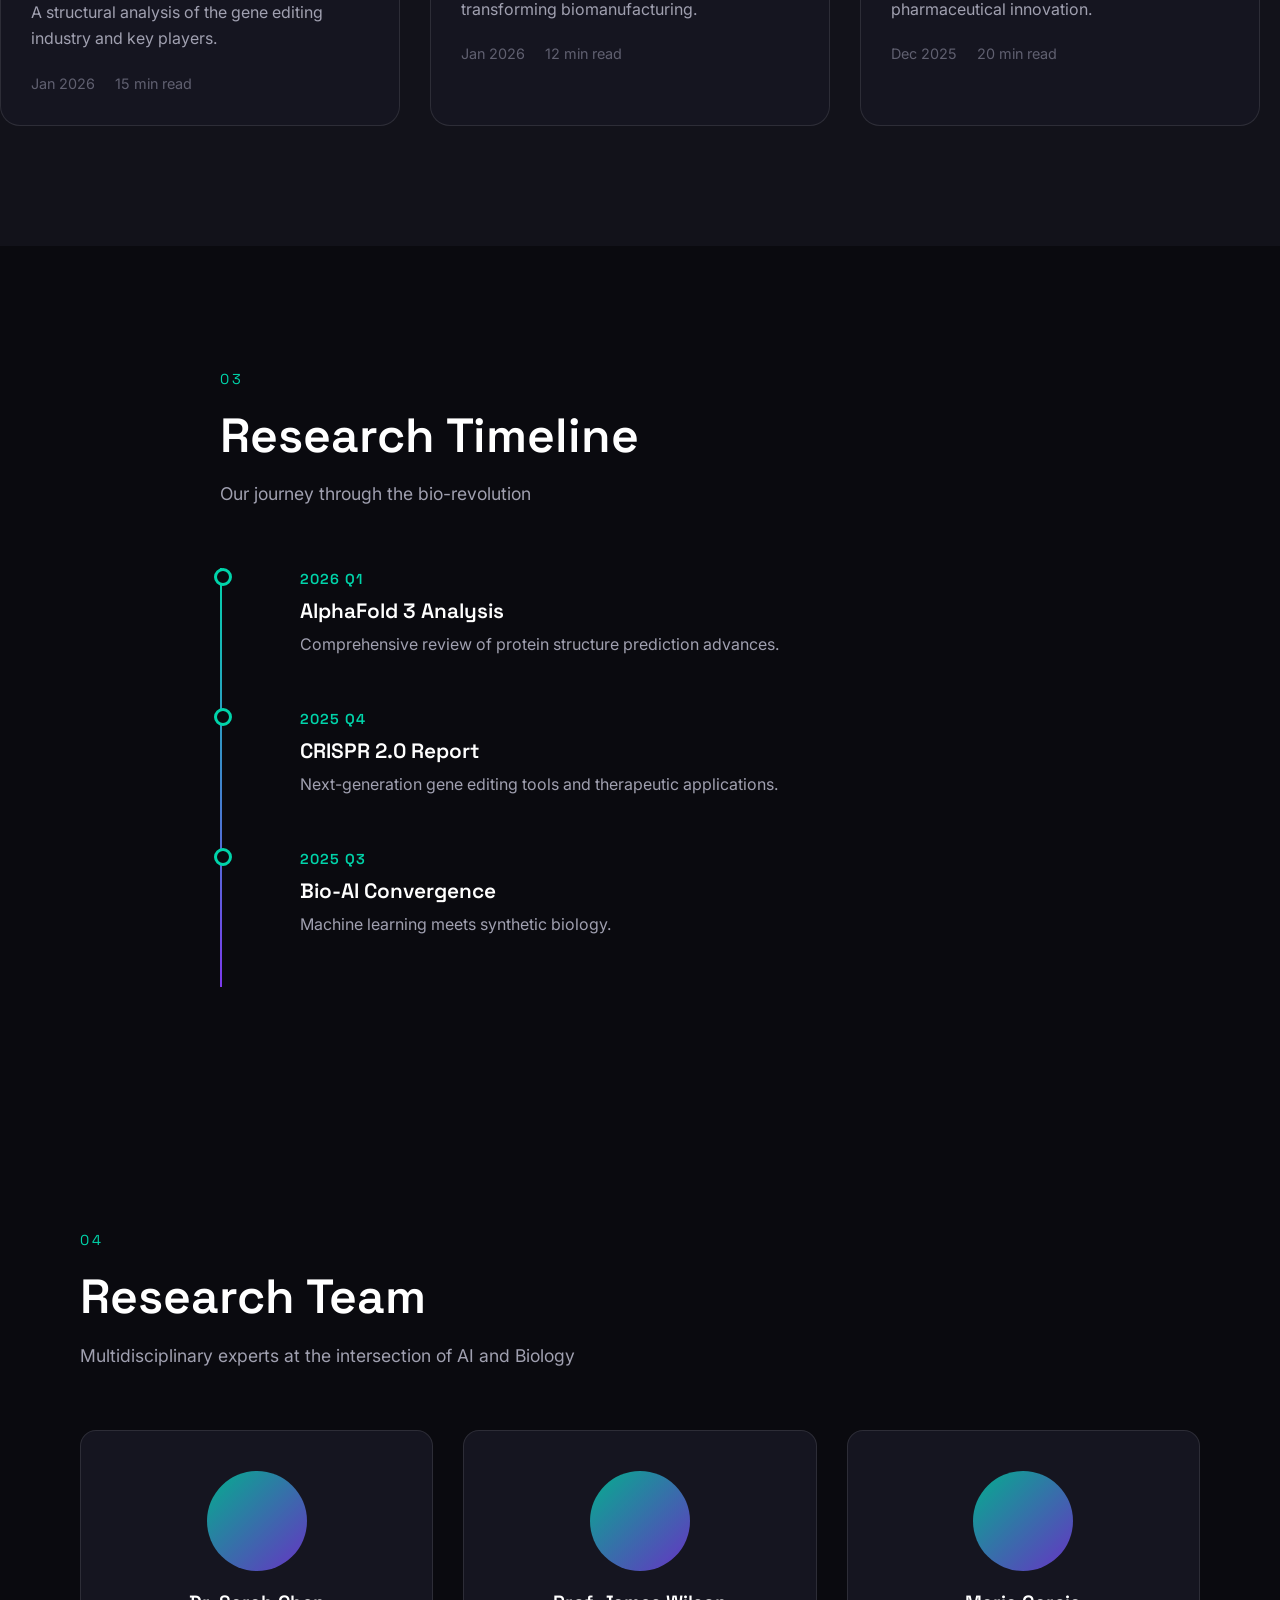
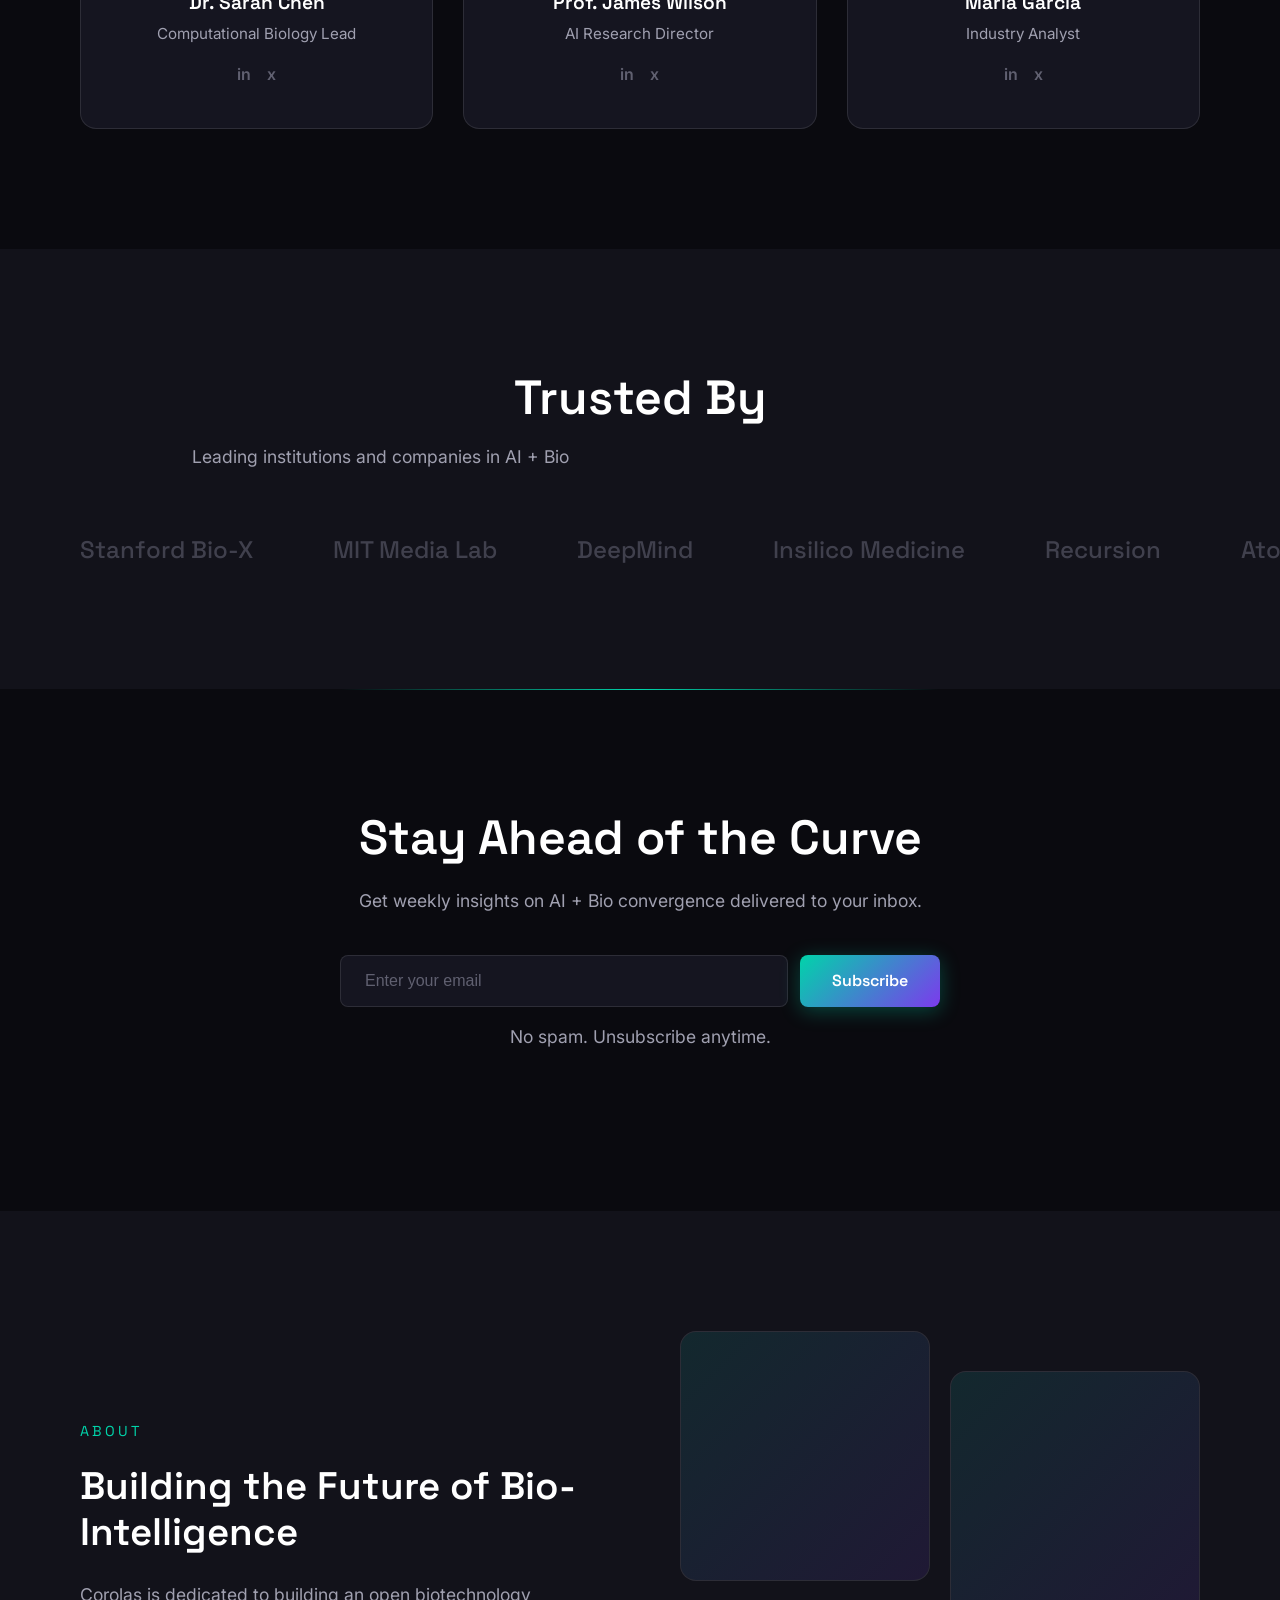
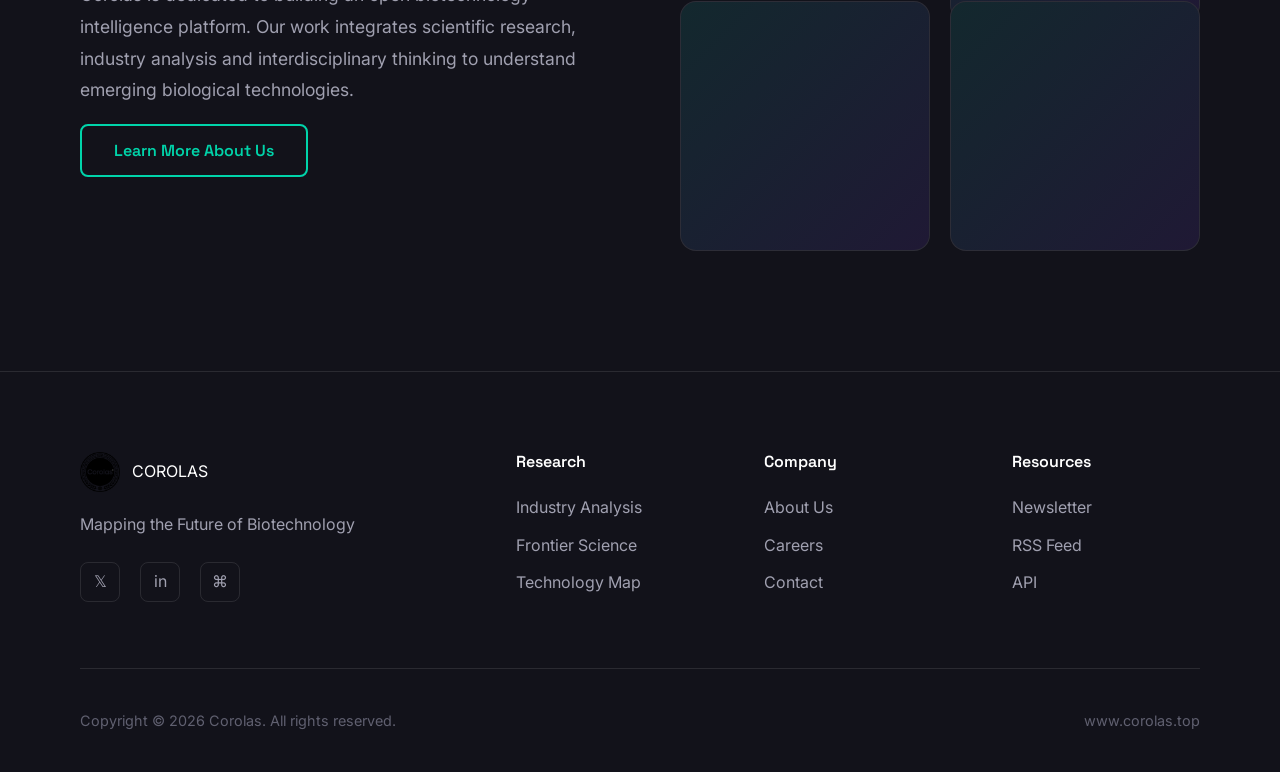
==== commit 0a540394: "Update index.html" ====
--- a/index.html
+++ b/index.html
@@ -43,11 +43,11 @@
         <div class="hero-content">
             <div class="badge">AI × Bio Research Platform</div>
             <h1 class="glitch-text" data-text="Mapping the Future of Biotechnology">
-                Mapping the Future of Biotechnology
+                Mapping the Frontiers of AI in Biotechnology
             </h1>
             <p class="hero-desc">
-                Corolas is an independent research platform focused on industry analysis,
-                frontier science, and emerging technologies in AI + Bio.
+                Corolas is an independent research platform dedicated to exploring the intersection of artificial intelligence 
+                and biotechnology, providing deep insights from cutting-edge research to industry applications.
             </p>
             <div class="hero-actions">
                 <a href="#research" class="btn-primary">Explore Research</a>
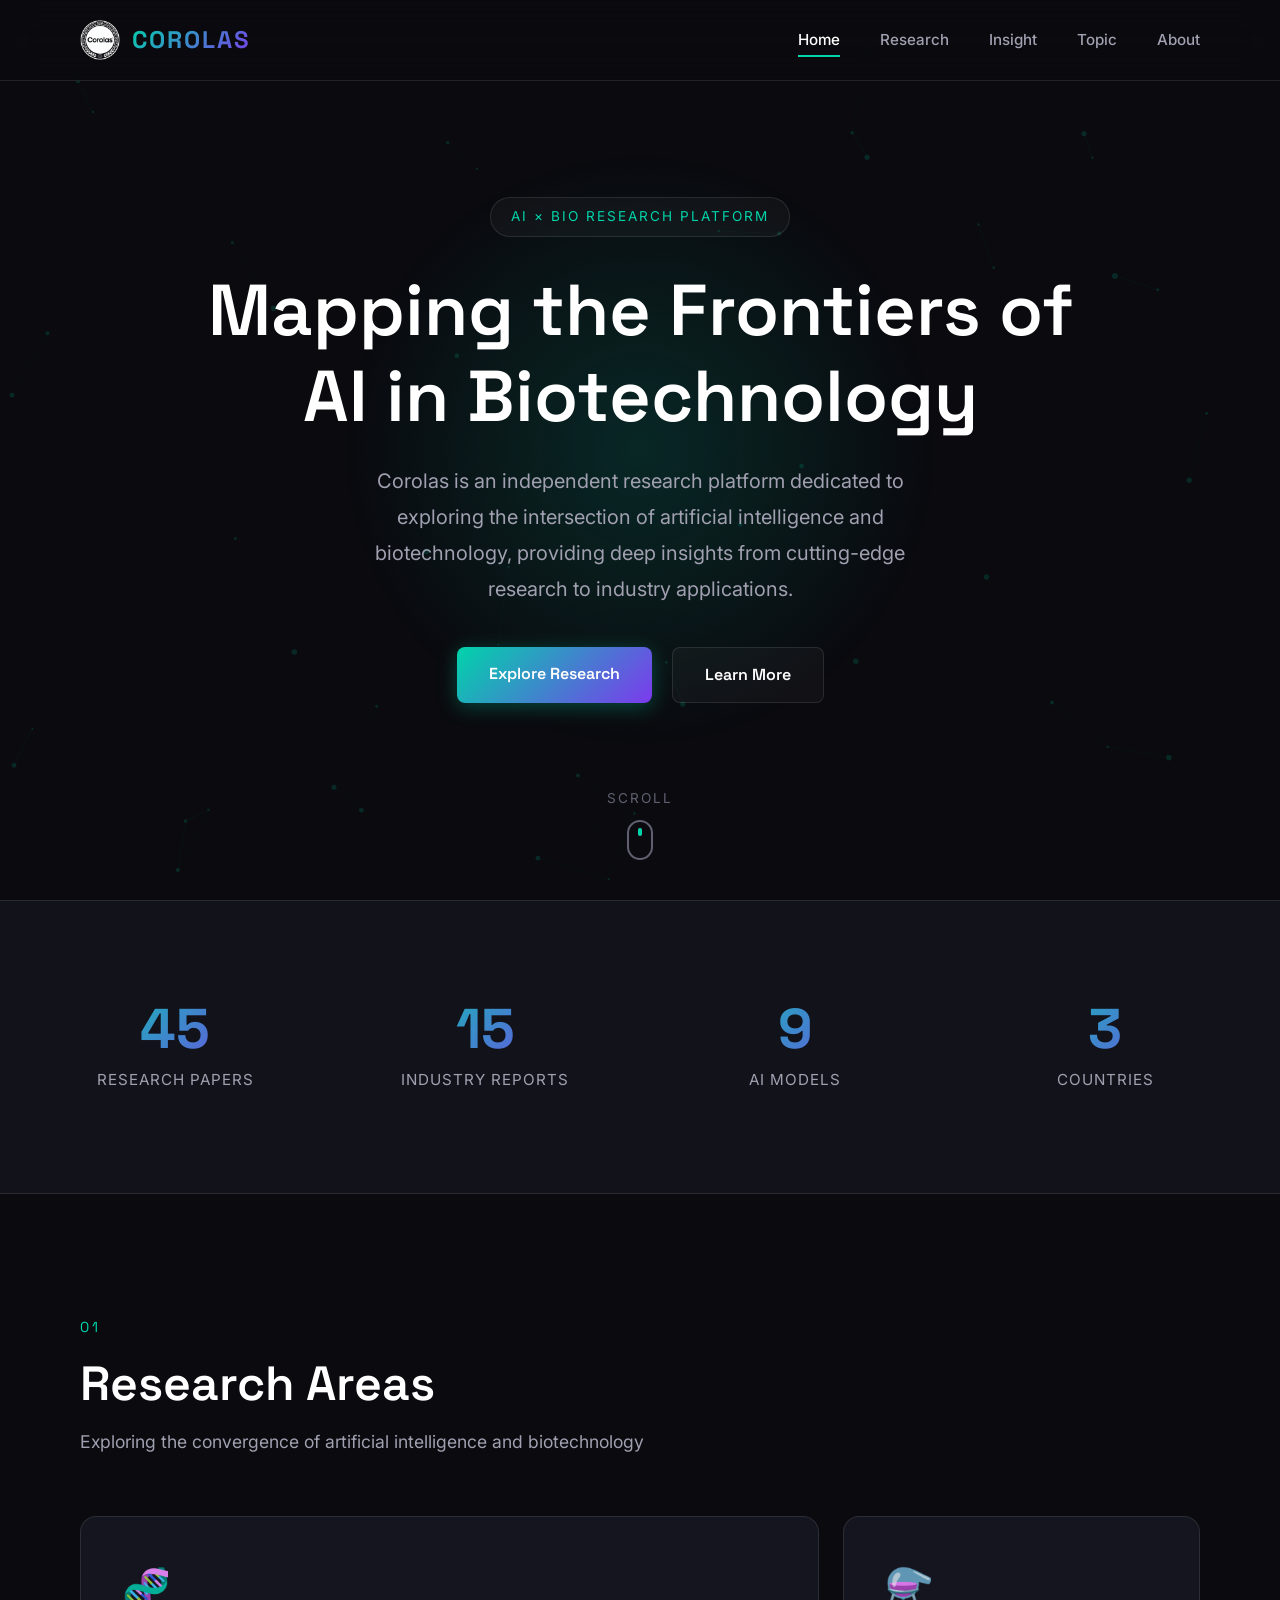
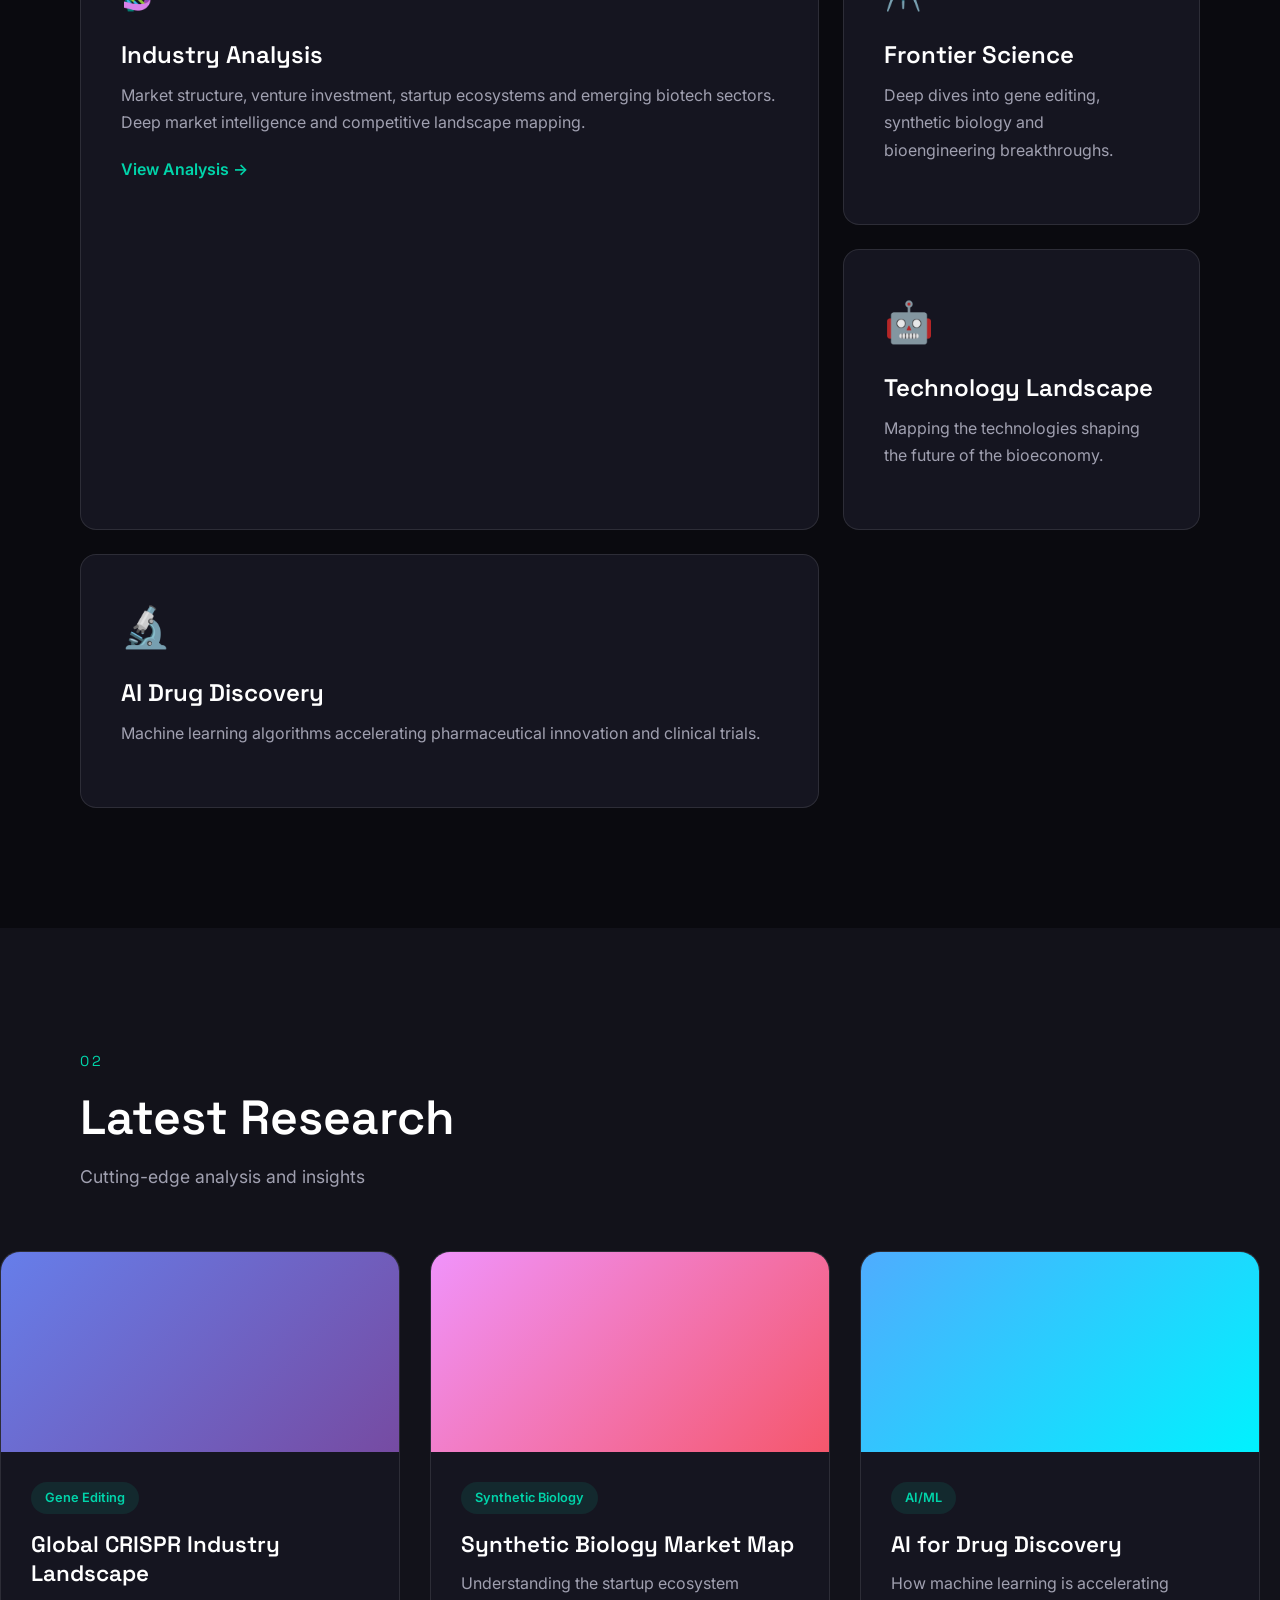
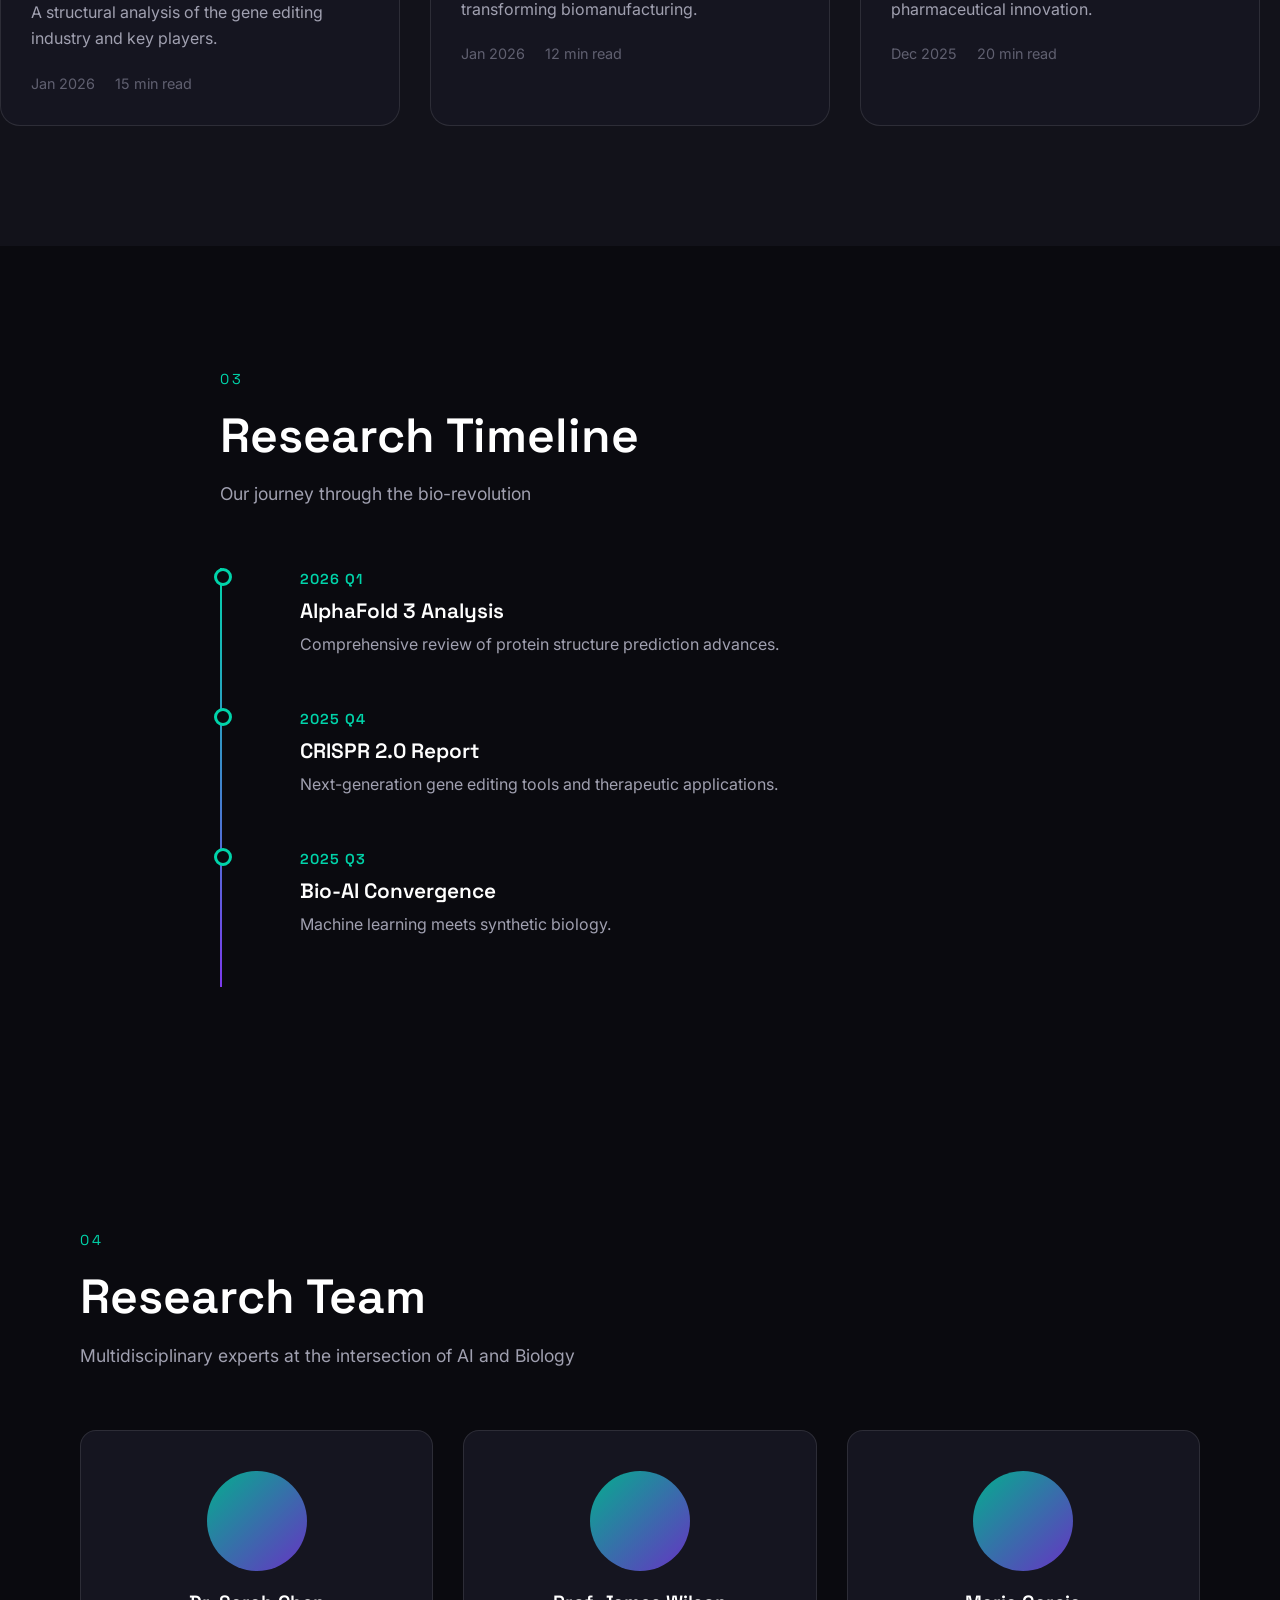
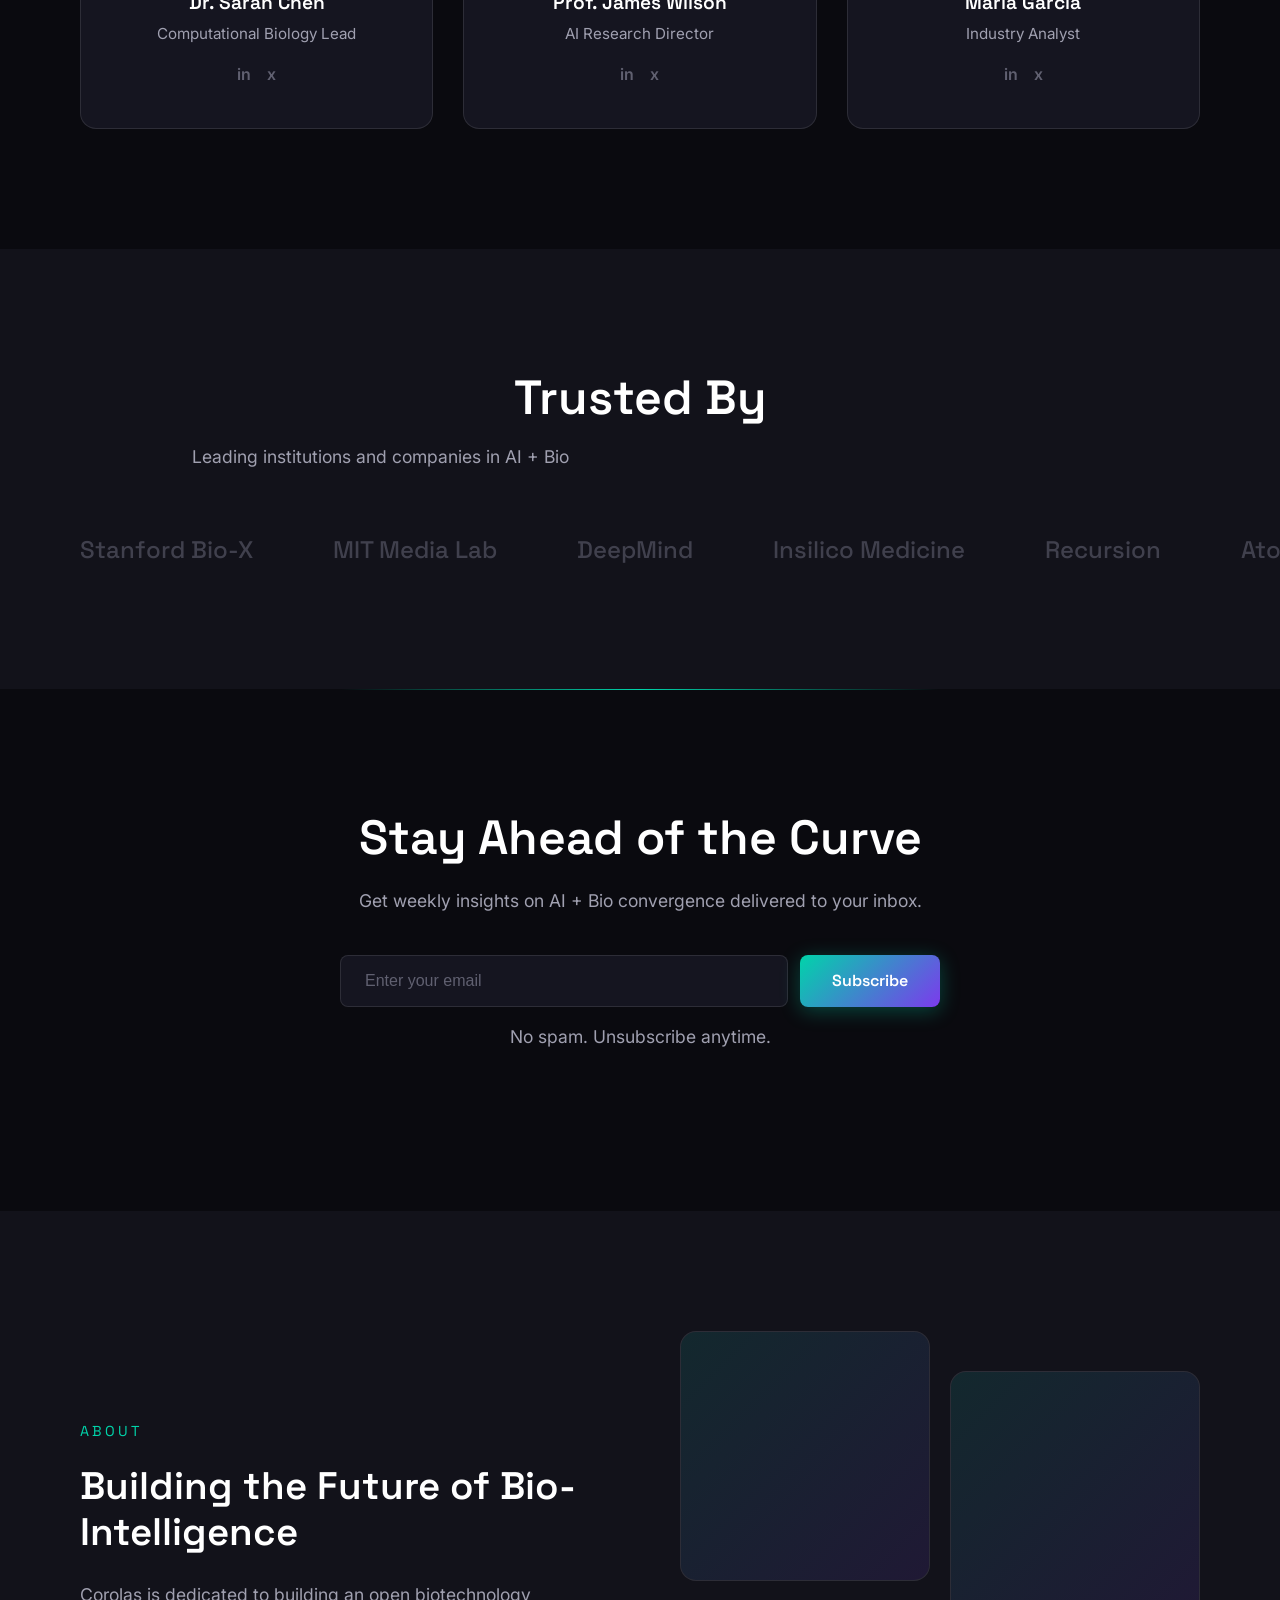
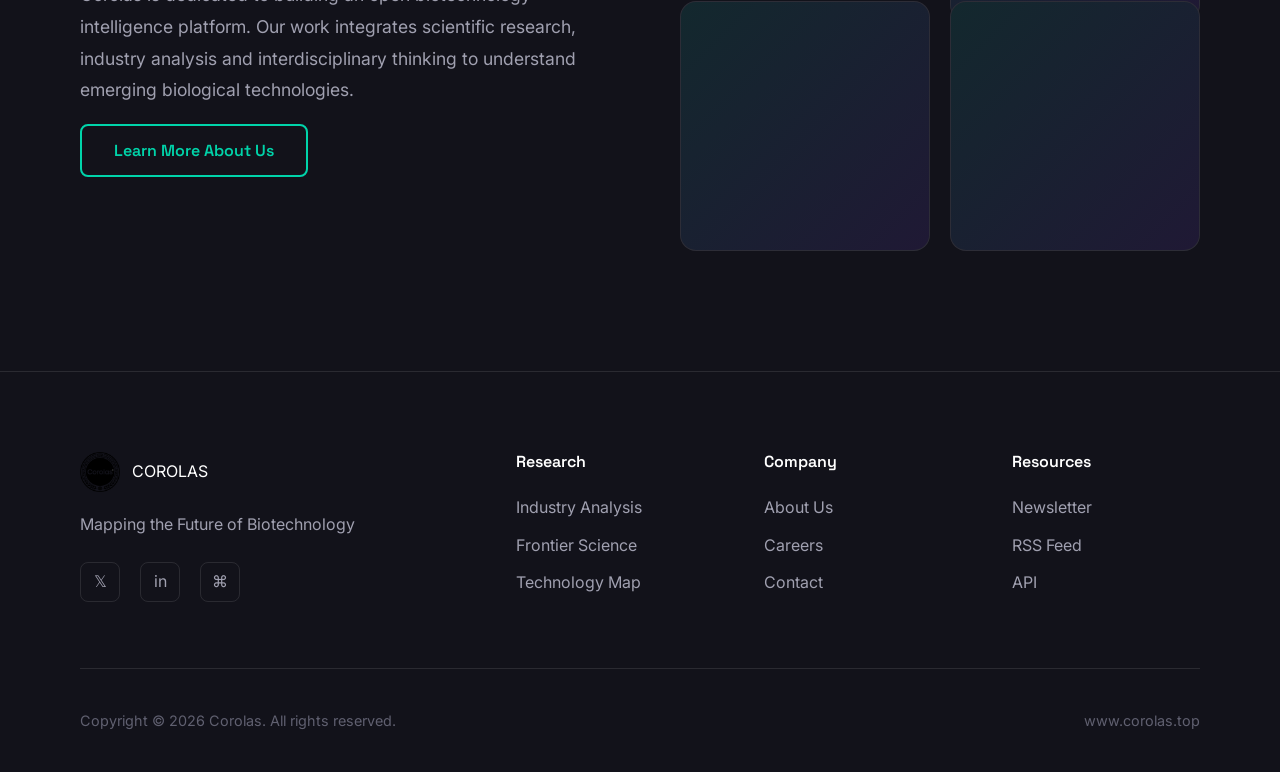
==== commit 24b3b8b1: "Update index.html" ====
--- a/index.html
+++ b/index.html
@@ -2,6 +2,7 @@
 <!DOCTYPE html>
 <html lang="en">
 <head>
+    <title>Corolas | Era of AI x Bio </title>
     <meta charset="UTF-8">
     <meta name="viewport" content="width=device-width, initial-scale=1.0">
     <link rel="icon" type="image/x-icon" href="./assets/icon/favicon.ico">
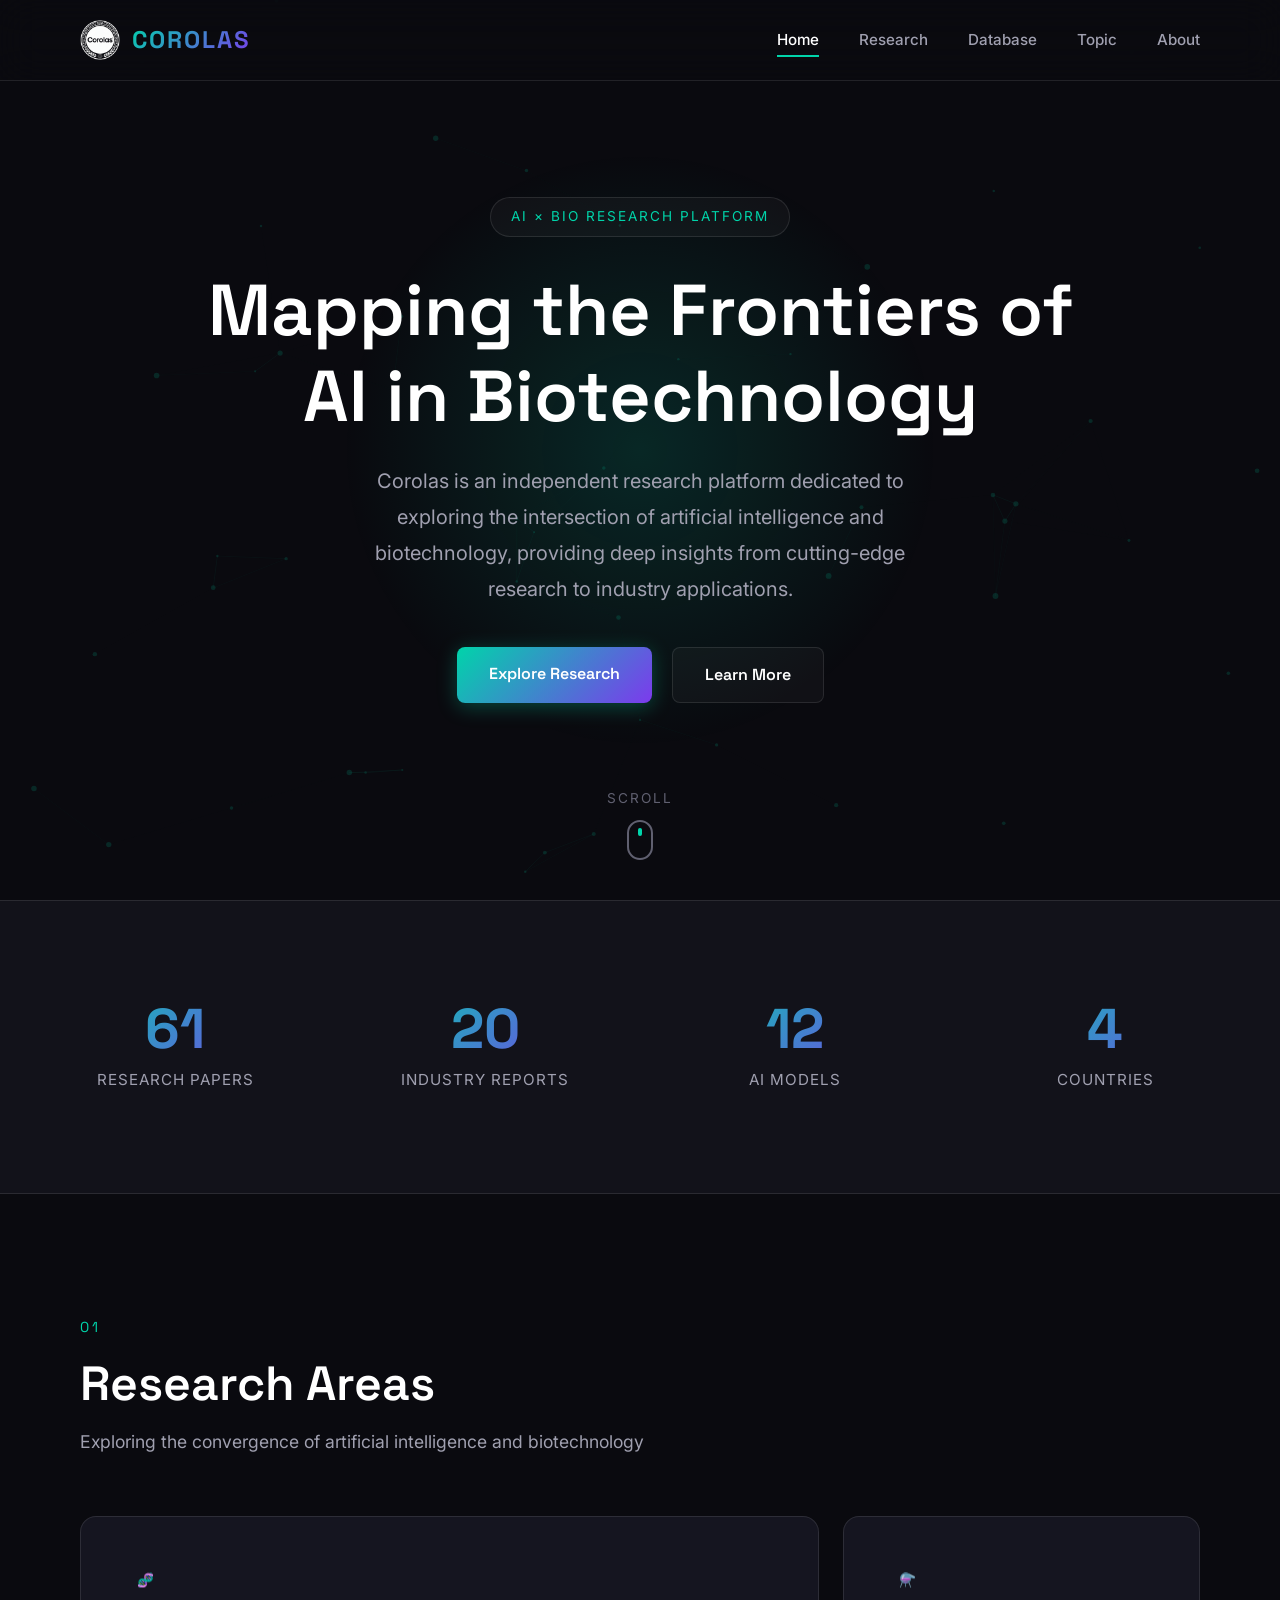
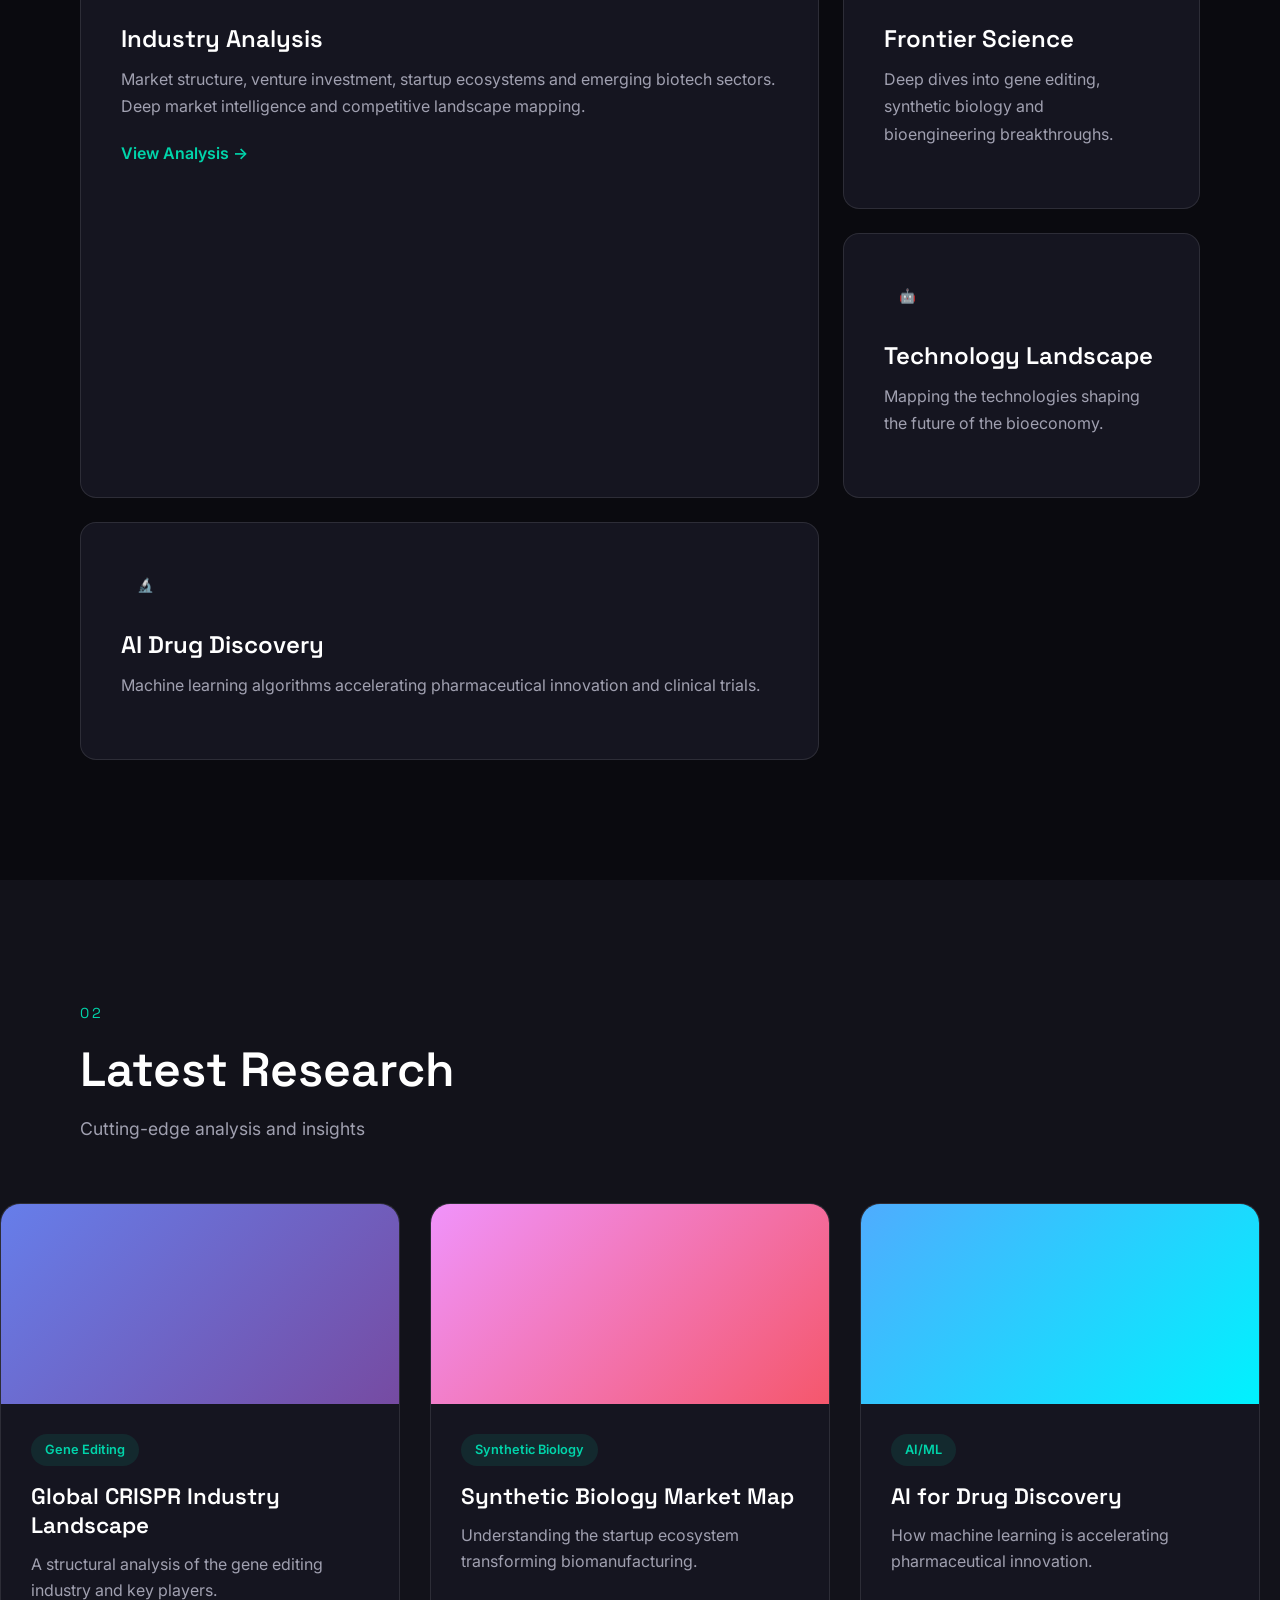
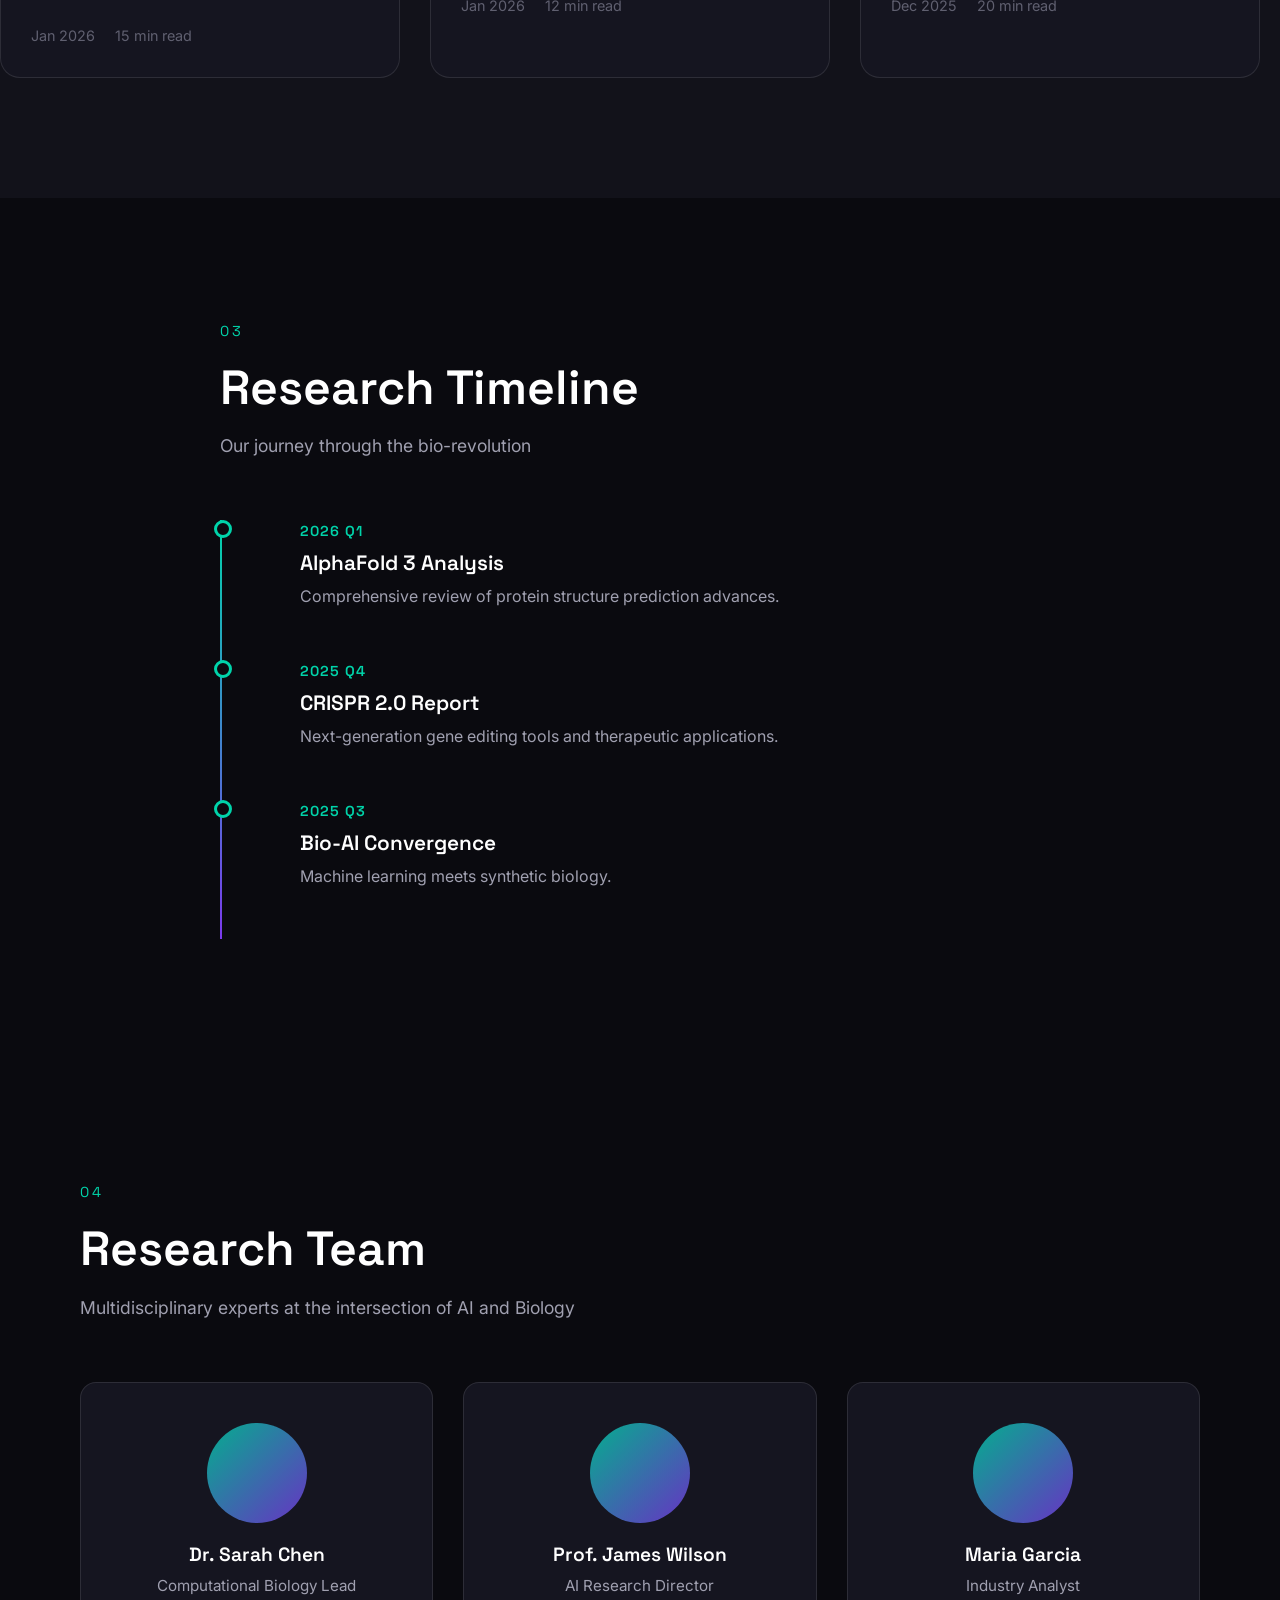
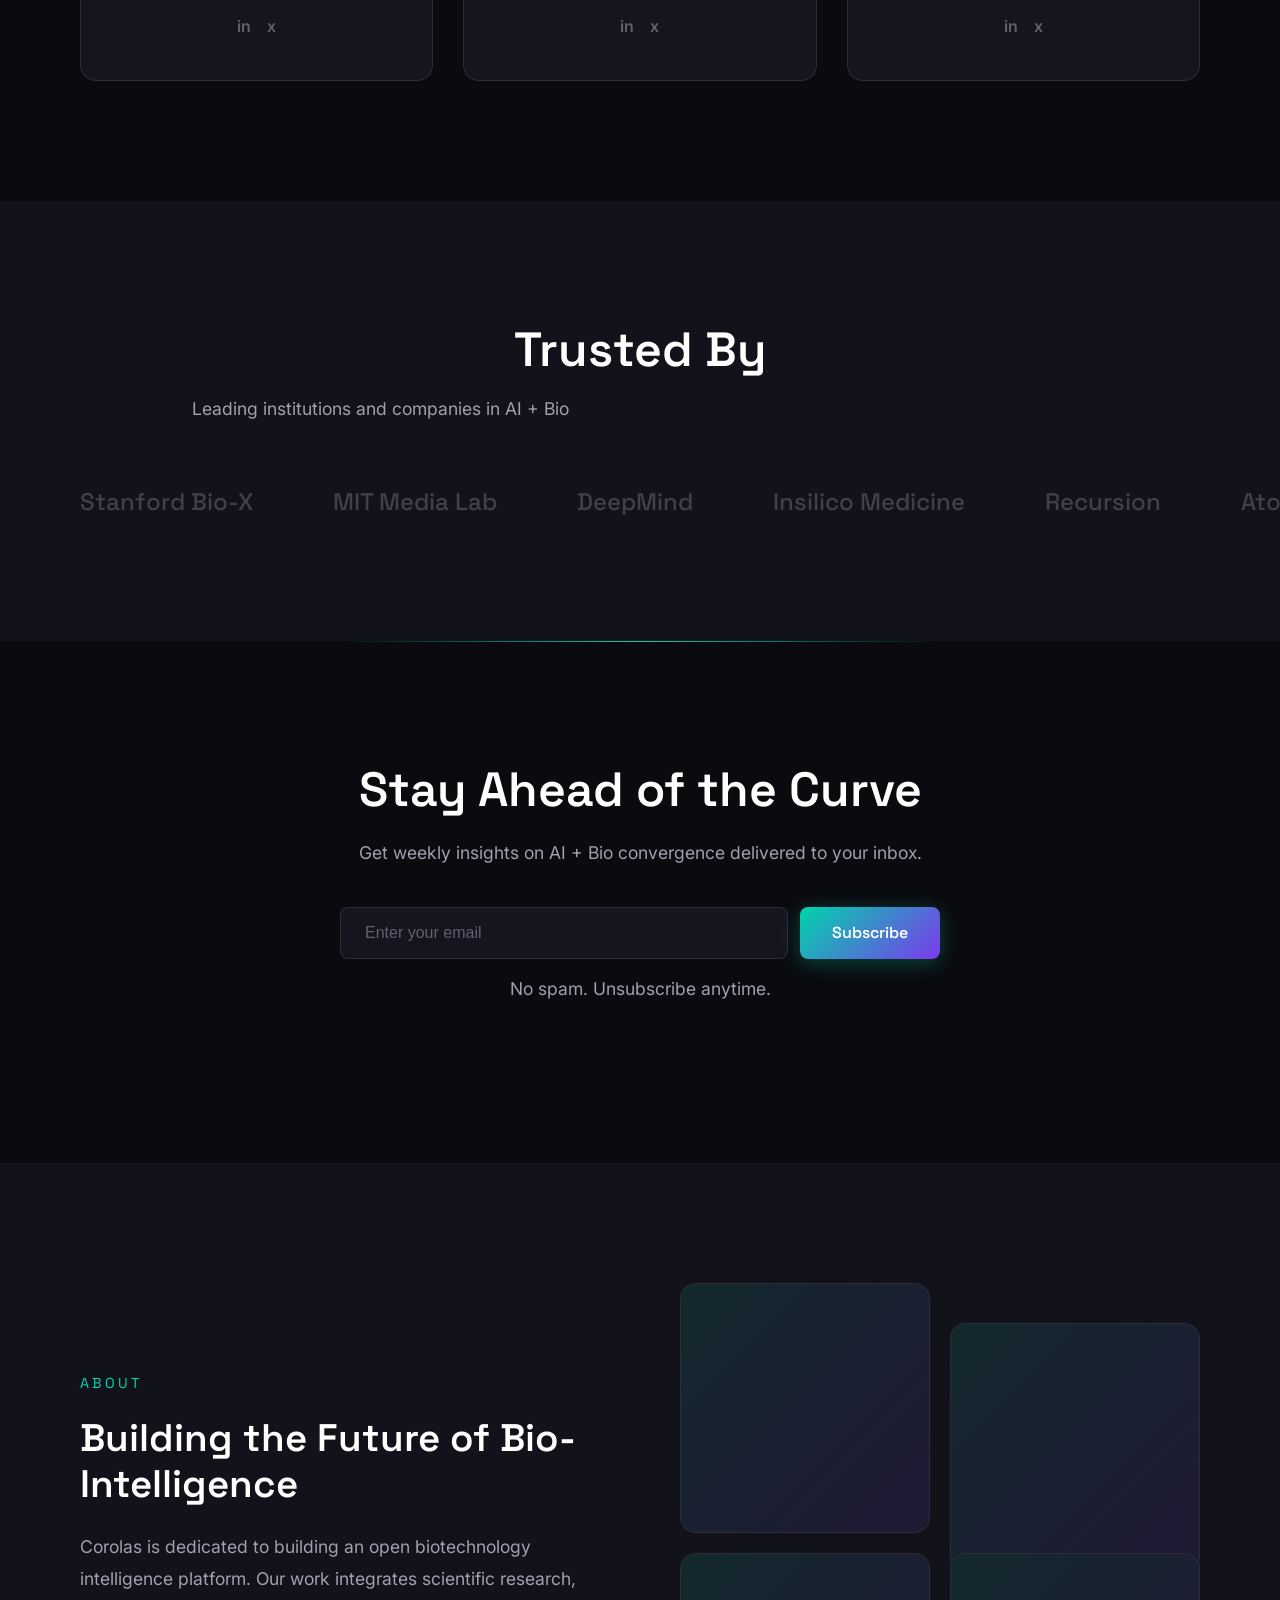
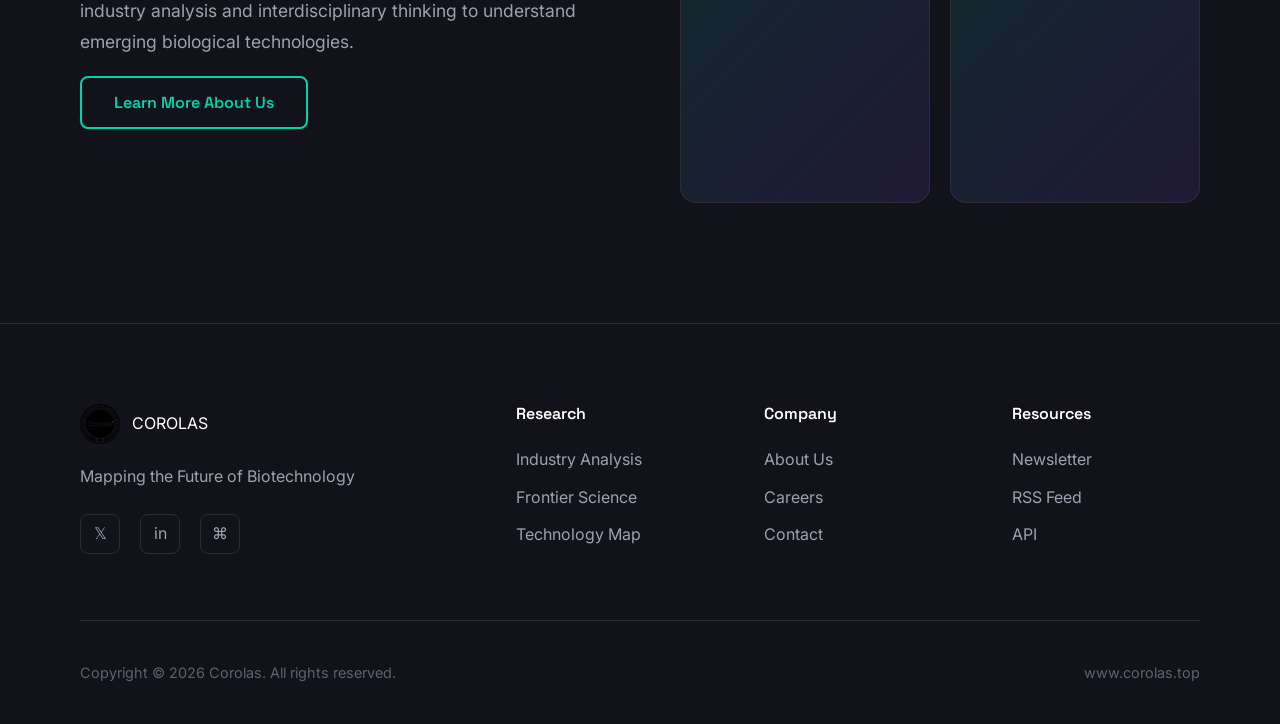
==== commit e475afa3: "Supppppppppper Update" ====
--- a/index.html
+++ b/index.html
@@ -28,7 +28,7 @@
         <nav>
             <a href="index.html" class="active">Home</a>
             <a href="./Research/Research.html">Research</a>
-            <a href="./Insight/Insight.html">Insight</a>
+            <a href="./Database/Database.html">Database</a>
             <a href="./Topic/Topic.html">Topic</a>
             <a href="./About/About.html">About</a>
         </nav>
--- a/assets/css/style.css
+++ b/assets/css/style.css
@@ -1009,4 +1009,1884 @@
 .reveal.active {
     opacity: 1;
     transform: translateY(0);
+}
+
+/* About*/
+
+/* About Hero - 巨型Logo */
+.about-hero {
+    min-height: 100vh;
+    display: flex;
+    flex-direction: column;
+    justify-content: center;
+    align-items: center;
+    position: relative;
+    overflow: hidden;
+    background: radial-gradient(ellipse at center, rgba(0, 212, 170, 0.05) 0%, transparent 70%);
+}
+
+.hero-logo-container {
+    text-align: center;
+    position: relative;
+    z-index: 2;
+}
+
+.giant-logo {
+    position: relative;
+    width: 200px;
+    height: 200px;
+    margin: 0 auto 40px;
+    animation: float 6s ease-in-out infinite;
+}
+
+.giant-logo img {
+    width: 100%;
+    height: 100%;
+    object-fit: contain;
+    filter: drop-shadow(0 0 60px rgba(0, 212, 170, 0.4));
+    position: relative;
+    z-index: 2;
+}
+
+.logo-glow {
+    position: absolute;
+    top: 50%;
+    left: 50%;
+    transform: translate(-50%, -50%);
+    width: 150%;
+    height: 150%;
+    background: radial-gradient(circle, rgba(0, 212, 170, 0.3) 0%, transparent 70%);
+    filter: blur(40px);
+    animation: pulse 4s ease-in-out infinite;
+}
+
+@keyframes float {
+    0%, 100% { transform: translateY(0px); }
+    50% { transform: translateY(-20px); }
+}
+
+@keyframes pulse {
+    0%, 100% { opacity: 0.5; transform: translate(-50%, -50%) scale(1); }
+    50% { opacity: 0.8; transform: translate(-50%, -50%) scale(1.1); }
+}
+
+.giant-text {
+    font-family: 'Space Grotesk', sans-serif;
+    font-size: clamp(4rem, 15vw, 12rem);
+    font-weight: 700;
+    letter-spacing: 0.1em;
+    margin: 0;
+    background: linear-gradient(180deg, #ffffff 0%, #a0a0b0 100%);
+    -webkit-background-clip: text;
+    -webkit-text-fill-color: transparent;
+    background-clip: text;
+    line-height: 1;
+    position: relative;
+}
+
+.hero-tagline {
+    margin-top: 40px;
+    display: flex;
+    align-items: center;
+    justify-content: center;
+    gap: 20px;
+}
+
+.tagline-line {
+    width: 60px;
+    height: 1px;
+    background: linear-gradient(90deg, transparent, var(--accent-primary), transparent);
+}
+
+.hero-tagline p {
+    font-family: 'Space Grotesk', sans-serif;
+    font-size: 1.2rem;
+    color: var(--text-secondary);
+    letter-spacing: 3px;
+    text-transform: uppercase;
+    margin: 0;
+}
+
+/* Quote Section */
+.quote-section {
+    padding: 160px 40px;
+    position: relative;
+    overflow: hidden;
+}
+
+.quote-section::before {
+    content: '';
+    position: absolute;
+    top: 0;
+    left: 50%;
+    transform: translateX(-50%);
+    width: 1px;
+    height: 80px;
+    background: linear-gradient(to bottom, transparent, var(--accent-primary));
+}
+
+.quote-container {
+    max-width: 900px;
+    margin: 0 auto;
+    text-align: center;
+    position: relative;
+}
+
+.quote-mark {
+    font-family: 'Space Grotesk', sans-serif;
+    font-size: 8rem;
+    color: var(--accent-primary);
+    opacity: 0.2;
+    line-height: 1;
+    position: absolute;
+    top: -40px;
+    left: 50%;
+    transform: translateX(-50%);
+    pointer-events: none;
+}
+
+.main-quote {
+    font-family: 'Space Grotesk', sans-serif;
+    font-size: clamp(1.8rem, 4vw, 3rem);
+    font-weight: 500;
+    line-height: 1.4;
+    color: var(--text-primary);
+    margin: 0 0 40px 0;
+    position: relative;
+    z-index: 1;
+}
+
+.quote-divider {
+    margin-bottom: 20px;
+}
+
+.quote-label {
+    font-size: 0.9rem;
+    color: var(--accent-primary);
+    letter-spacing: 3px;
+    text-transform: uppercase;
+}
+
+/* Identity Section */
+.identity-section {
+    padding: 120px 80px;
+    position: relative;
+    overflow: hidden;
+    background: var(--bg-secondary);
+}
+
+.section-background {
+    position: absolute;
+    inset: 0;
+    pointer-events: none;
+}
+
+.diagonal-line {
+    position: absolute;
+    top: 0;
+    left: 30%;
+    width: 1px;
+    height: 100%;
+    background: linear-gradient(to bottom, transparent, var(--border-color), transparent);
+    transform: rotate(15deg);
+    transform-origin: top center;
+}
+
+.identity-grid {
+    max-width: 1400px;
+    margin: 0 auto;
+    display: grid;
+    grid-template-columns: 1fr 1.2fr;
+    gap: 100px;
+    align-items: center;
+    position: relative;
+    z-index: 1;
+}
+
+.identity-visual {
+    position: relative;
+    height: 500px;
+}
+
+.visual-block {
+    position: absolute;
+    border-radius: 20px;
+    border: 1px solid var(--border-color);
+}
+
+.visual-block.primary {
+    width: 80%;
+    height: 70%;
+    top: 0;
+    left: 0;
+    background: linear-gradient(135deg, rgba(0, 212, 170, 0.1), transparent);
+}
+
+.visual-block.secondary {
+    width: 60%;
+    height: 50%;
+    bottom: 0;
+    right: 0;
+    background: linear-gradient(135deg, rgba(124, 58, 237, 0.1), transparent);
+}
+
+.identity-badge {
+    position: absolute;
+    bottom: 20%;
+    left: 10%;
+    background: var(--bg-card);
+    border: 1px solid var(--border-color);
+    padding: 20px 30px;
+    border-radius: 12px;
+    text-align: center;
+}
+
+.identity-badge span {
+    display: block;
+    font-size: 0.8rem;
+    color: var(--text-muted);
+    letter-spacing: 2px;
+    margin-bottom: 5px;
+}
+
+.identity-badge strong {
+    font-family: 'Space Grotesk', sans-serif;
+    font-size: 2rem;
+    color: var(--accent-primary);
+}
+
+.section-header-alt {
+    margin-bottom: 40px;
+}
+
+.section-index {
+    font-family: 'Space Grotesk', sans-serif;
+    font-size: 0.9rem;
+    color: var(--accent-primary);
+    letter-spacing: 3px;
+    display: block;
+    margin-bottom: 16px;
+}
+
+.identity-text {
+    font-size: 1.25rem;
+    line-height: 1.8;
+    color: var(--text-secondary);
+    margin-bottom: 50px;
+}
+
+.identity-stats {
+    display: flex;
+    align-items: center;
+    gap: 30px;
+}
+
+.id-stat {
+    text-align: center;
+}
+
+.id-number {
+    font-family: 'Space Grotesk', sans-serif;
+    font-size: 3rem;
+    font-weight: 700;
+    color: var(--accent-primary);
+    display: block;
+    line-height: 1;
+}
+
+.id-symbol {
+    font-family: 'Space Grotesk', sans-serif;
+    font-size: 2rem;
+    color: var(--text-muted);
+    display: block;
+}
+
+.id-label {
+    font-size: 0.85rem;
+    color: var(--text-secondary);
+    text-transform: uppercase;
+    letter-spacing: 1px;
+    margin-top: 8px;
+    display: block;
+}
+
+/* Mission & Vision */
+.mission-vision-section {
+    padding: 0;
+    position: relative;
+}
+
+.mv-container {
+    display: grid;
+    grid-template-columns: 1fr auto 1fr;
+    min-height: 600px;
+}
+
+.mv-panel {
+    padding: 80px;
+    display: flex;
+    align-items: center;
+    position: relative;
+    overflow: hidden;
+}
+
+.mission-panel {
+    background: var(--bg-primary);
+}
+
+.vision-panel {
+    background: var(--bg-secondary);
+}
+
+.panel-content {
+    max-width: 500px;
+    position: relative;
+    z-index: 1;
+}
+
+.panel-icon {
+    color: var(--accent-primary);
+    margin-bottom: 30px;
+    opacity: 0.8;
+}
+
+.panel-label {
+    font-size: 0.9rem;
+    color: var(--accent-primary);
+    letter-spacing: 3px;
+    text-transform: uppercase;
+    display: block;
+    margin-bottom: 16px;
+}
+
+.panel-content h3 {
+    font-size: 2.5rem;
+    margin-bottom: 24px;
+    color: var(--text-primary);
+}
+
+.panel-content p {
+    font-size: 1.1rem;
+    line-height: 1.8;
+    color: var(--text-secondary);
+}
+
+.panel-accent {
+    position: absolute;
+    bottom: 0;
+    left: 0;
+    width: 100%;
+    height: 3px;
+    background: var(--accent-gradient);
+    transform: scaleX(0);
+    transform-origin: left;
+    transition: transform 0.6s ease;
+}
+
+.mv-panel:hover .panel-accent {
+    transform: scaleX(1);
+}
+
+.mv-divider {
+    display: flex;
+    flex-direction: column;
+    align-items: center;
+    justify-content: center;
+    background: var(--bg-secondary);
+    padding: 0 40px;
+    position: relative;
+}
+
+.divider-line {
+    width: 1px;
+    flex: 1;
+    background: linear-gradient(to bottom, transparent, var(--accent-primary), transparent);
+}
+
+.divider-icon {
+    color: var(--accent-primary);
+    font-size: 1.5rem;
+    margin: 20px 0;
+    animation: rotate 10s linear infinite;
+}
+
+@keyframes rotate {
+    from { transform: rotate(0deg); }
+    to { transform: rotate(360deg); }
+}
+
+/* Research Focus */
+.research-focus-section {
+    padding: 120px 80px;
+    max-width: 1400px;
+    margin: 0 auto;
+}
+
+.rf-header {
+    text-align: center;
+    margin-bottom: 80px;
+}
+
+.rf-header h2 {
+    font-size: clamp(2rem, 4vw, 3rem);
+    margin: 20px 0 16px;
+}
+
+.rf-header p {
+    color: var(--text-secondary);
+    font-size: 1.1rem;
+}
+
+.rf-grid {
+    display: grid;
+    grid-template-columns: repeat(3, 1fr);
+    gap: 30px;
+}
+
+.rf-card {
+    background: var(--bg-card);
+    border: 1px solid var(--border-color);
+    border-radius: 24px;
+    padding: 50px 40px;
+    position: relative;
+    overflow: hidden;
+    transition: all 0.4s ease;
+}
+
+.rf-card:hover {
+    transform: translateY(-10px);
+    border-color: rgba(0, 212, 170, 0.3);
+}
+
+.rf-number {
+    font-family: 'Space Grotesk', sans-serif;
+    font-size: 0.9rem;
+    color: var(--text-muted);
+    letter-spacing: 2px;
+    margin-bottom: 30px;
+    display: block;
+}
+
+.rf-icon {
+    width: 64px;
+    height: 64px;
+    color: var(--accent-primary);
+    margin-bottom: 30px;
+    opacity: 0.9;
+}
+
+.rf-card h3 {
+    font-size: 1.5rem;
+    margin-bottom: 24px;
+    color: var(--text-primary);
+}
+
+.rf-list {
+    list-style: none;
+    padding: 0;
+    margin: 0;
+}
+
+.rf-list li {
+    color: var(--text-secondary);
+    padding: 12px 0;
+    padding-left: 24px;
+    position: relative;
+    border-bottom: 1px solid rgba(255, 255, 255, 0.05);
+    font-size: 0.95rem;
+    line-height: 1.6;
+}
+
+.rf-list li:last-child {
+    border-bottom: none;
+}
+
+.rf-list li::before {
+    content: '→';
+    position: absolute;
+    left: 0;
+    color: var(--accent-primary);
+    font-weight: bold;
+}
+
+.rf-hover-bg {
+    position: absolute;
+    top: 0;
+    left: 0;
+    right: 0;
+    bottom: 0;
+    background: radial-gradient(circle at 50% 0%, rgba(0, 212, 170, 0.1), transparent 70%);
+    opacity: 0;
+    transition: opacity 0.4s ease;
+    pointer-events: none;
+}
+
+.rf-card:hover .rf-hover-bg {
+    opacity: 1;
+}
+
+/* Leadership Section */
+.leadership-section {
+    padding: 120px 80px;
+    background: var(--bg-secondary);
+    position: relative;
+}
+
+.leadership-header {
+    text-align: center;
+    margin-bottom: 80px;
+}
+
+.leadership-header h2 {
+    font-size: clamp(2rem, 4vw, 3rem);
+    margin: 20px 0 16px;
+}
+
+.leadership-header p {
+    color: var(--text-secondary);
+    font-size: 1.1rem;
+}
+
+.leaders-grid {
+    max-width: 1000px;
+    margin: 0 auto;
+    display: grid;
+    grid-template-columns: repeat(2, 1fr);
+    gap: 60px;
+}
+
+.leader-card {
+    display: flex;
+    gap: 40px;
+    align-items: flex-start;
+}
+
+.leader-portrait {
+    position: relative;
+    flex-shrink: 0;
+}
+
+.portrait-placeholder {
+    width: 180px;
+    height: 220px;
+    background: var(--bg-card);
+    border: 2px solid var(--border-color);
+    border-radius: 20px;
+    display: flex;
+    align-items: center;
+    justify-content: center;
+    position: relative;
+    overflow: hidden;
+}
+
+.avatar-ring {
+    position: absolute;
+    inset: 10px;
+    border: 1px solid var(--accent-primary);
+    border-radius: 16px;
+    opacity: 0.3;
+}
+
+.avatar-ring-inner {
+    position: absolute;
+    inset: 20px;
+    border: 1px solid var(--accent-primary);
+    border-radius: 12px;
+    opacity: 0.2;
+}
+
+.initials {
+    font-family: 'Space Grotesk', sans-serif;
+    font-size: 3rem;
+    font-weight: 700;
+    color: var(--accent-primary);
+    opacity: 0.6;
+}
+
+.leader-accent {
+    position: absolute;
+    bottom: -10px;
+    right: -10px;
+    width: 60px;
+    height: 60px;
+    background: var(--accent-gradient);
+    border-radius: 50%;
+    opacity: 0.2;
+    filter: blur(20px);
+}
+
+.leader-info {
+    padding-top: 20px;
+}
+
+.leader-info h3 {
+    font-size: 1.8rem;
+    margin-bottom: 8px;
+    color: var(--text-primary);
+}
+
+.leader-title {
+    color: var(--accent-primary);
+    font-size: 0.95rem;
+    letter-spacing: 1px;
+    text-transform: uppercase;
+    display: block;
+    margin-bottom: 20px;
+}
+
+.leader-line {
+    width: 40px;
+    height: 2px;
+    background: var(--accent-primary);
+    margin-bottom: 20px;
+}
+
+.leader-bio {
+    color: var(--text-secondary);
+    line-height: 1.7;
+    margin-bottom: 24px;
+    font-size: 0.95rem;
+}
+
+.leader-social {
+    display: flex;
+    gap: 16px;
+}
+
+.leader-social a {
+    color: var(--text-muted);
+    transition: color 0.3s ease;
+}
+
+.leader-social a:hover {
+    color: var(--accent-primary);
+}
+
+/* Team Section Extended */
+.team-section-extended {
+    padding: 120px 80px;
+    max-width: 1400px;
+    margin: 0 auto;
+}
+
+.team-header {
+    text-align: center;
+    margin-bottom: 80px;
+}
+
+.team-header h2 {
+    font-size: clamp(2rem, 4vw, 3rem);
+    margin: 20px 0 16px;
+}
+
+.team-grid-large {
+    display: grid;
+    grid-template-columns: repeat(3, 1fr);
+    gap: 40px;
+    margin-bottom: 60px;
+}
+
+.team-member-placeholder {
+    background: var(--bg-card);
+    border: 2px dashed var(--border-color);
+    border-radius: 20px;
+    padding: 40px;
+    text-align: center;
+    transition: all 0.3s ease;
+}
+
+.team-member-placeholder:hover {
+    border-color: var(--accent-primary);
+    background: rgba(0, 212, 170, 0.02);
+}
+
+.member-avatar-slot {
+    width: 100px;
+    height: 100px;
+    margin: 0 auto 24px;
+    position: relative;
+    display: flex;
+    align-items: center;
+    justify-content: center;
+}
+
+.slot-ring {
+    position: absolute;
+    inset: 0;
+    border: 2px dashed var(--border-color);
+    border-radius: 50%;
+    animation: rotate 20s linear infinite;
+}
+
+.team-member-placeholder:hover .slot-ring {
+    border-color: var(--accent-primary);
+}
+
+.slot-icon {
+    font-size: 2rem;
+    color: var(--text-muted);
+    font-weight: 300;
+}
+
+.member-info-slot {
+    space-y: 12px;
+}
+
+.slot-line {
+    height: 12px;
+    background: var(--bg-tertiary);
+    border-radius: 6px;
+    margin: 0 auto;
+}
+
+.name-line {
+    width: 60%;
+    margin-bottom: 12px;
+}
+
+.role-line {
+    width: 40%;
+}
+
+.team-cta {
+    text-align: center;
+    padding-top: 40px;
+    border-top: 1px solid var(--border-color);
+}
+
+.team-cta p {
+    color: var(--text-secondary);
+    margin-bottom: 20px;
+    font-size: 1.1rem;
+}
+
+/* Values Section */
+.values-section {
+    padding: 100px 80px;
+    background: var(--bg-primary);
+    border-top: 1px solid var(--border-color);
+    border-bottom: 1px solid var(--border-color);
+}
+
+.values-container {
+    max-width: 1200px;
+    margin: 0 auto;
+    display: grid;
+    grid-template-columns: repeat(4, 1fr);
+    gap: 40px;
+}
+
+.value-item {
+    text-align: center;
+    padding: 20px;
+}
+
+.value-number {
+    font-family: 'Space Grotesk', sans-serif;
+    font-size: 0.9rem;
+    color: var(--accent-primary);
+    letter-spacing: 2px;
+    display: block;
+    margin-bottom: 16px;
+}
+
+.value-item h4 {
+    font-size: 1.3rem;
+    margin-bottom: 12px;
+    color: var(--text-primary);
+}
+
+.value-item p {
+    color: var(--text-secondary);
+    font-size: 0.95rem;
+    line-height: 1.6;
+}
+
+/* Contact Section */
+.contact-section {
+    padding: 160px 40px;
+    text-align: center;
+    background: radial-gradient(ellipse at center, rgba(124, 58, 237, 0.05) 0%, transparent 70%);
+}
+
+.contact-content {
+    max-width: 700px;
+    margin: 0 auto;
+}
+
+.contact-content h2 {
+    font-size: clamp(2rem, 4vw, 3rem);
+    margin-bottom: 20px;
+}
+
+.contact-content > p {
+    color: var(--text-secondary);
+    font-size: 1.2rem;
+    margin-bottom: 40px;
+}
+
+.contact-actions {
+    display: flex;
+    gap: 20px;
+    justify-content: center;
+    flex-wrap: wrap;
+}
+
+/* Responsive */
+@media (max-width: 1024px) {
+    .identity-grid {
+        grid-template-columns: 1fr;
+        gap: 60px;
+    }
+    
+    .identity-visual {
+        height: 400px;
+        order: -1;
+    }
+    
+    .mv-container {
+        grid-template-columns: 1fr;
+    }
+    
+    .mv-divider {
+        flex-direction: row;
+        padding: 40px;
+        height: auto;
+    }
+    
+    .divider-line {
+        width: 100px;
+        height: 1px;
+    }
+    
+    .rf-grid {
+        grid-template-columns: 1fr;
+    }
+    
+    .leaders-grid {
+        grid-template-columns: 1fr;
+        gap: 60px;
+    }
+    
+    .leader-card {
+        flex-direction: column;
+        align-items: center;
+        text-align: center;
+    }
+    
+    .leader-line {
+        margin: 20px auto;
+    }
+    
+    .team-grid-large {
+        grid-template-columns: repeat(2, 1fr);
+    }
+    
+    .values-container {
+        grid-template-columns: repeat(2, 1fr);
+    }
+}
+
+@media (max-width: 768px) {
+    .identity-section,
+    .leadership-section,
+    .research-focus-section,
+    .team-section-extended {
+        padding: 80px 40px;
+    }
+    
+    .mv-panel {
+        padding: 60px 40px;
+    }
+    
+    .team-grid-large {
+        grid-template-columns: 1fr;
+    }
+    
+    .values-container {
+        grid-template-columns: 1fr;
+    }
+    
+    .identity-stats {
+        flex-direction: column;
+        gap: 30px;
+    }
+    
+    .giant-logo {
+        width: 150px;
+        height: 150px;
+    }
+}
+
+/* Database Page Styles*/
+
+/* Database Hero */
+.db-hero {
+    min-height: 80vh;
+    display: grid;
+    grid-template-columns: 1.2fr 1fr;
+    align-items: center;
+    padding: 140px 80px 80px;
+    position: relative;
+    overflow: hidden;
+    background: radial-gradient(ellipse at 30% 50%, rgba(0, 212, 170, 0.08) 0%, transparent 50%),
+                radial-gradient(ellipse at 70% 50%, rgba(124, 58, 237, 0.08) 0%, transparent 50%);
+}
+
+.db-hero-content {
+    position: relative;
+    z-index: 2;
+}
+
+.db-badge {
+    display: inline-flex;
+    align-items: center;
+    gap: 10px;
+    padding: 8px 20px;
+    background: var(--glass-bg);
+    border: 1px solid var(--border-color);
+    border-radius: 50px;
+    font-size: 0.9rem;
+    color: var(--accent-primary);
+    margin-bottom: 30px;
+    font-family: 'JetBrains Mono', monospace;
+}
+
+.db-status {
+    width: 8px;
+    height: 8px;
+    background: var(--accent-primary);
+    border-radius: 50%;
+    animation: pulse-dot 2s infinite;
+}
+
+@keyframes pulse-dot {
+    0%, 100% { opacity: 1; box-shadow: 0 0 0 0 rgba(0, 212, 170, 0.4); }
+    50% { opacity: 0.8; box-shadow: 0 0 0 8px rgba(0, 212, 170, 0); }
+}
+
+.db-title {
+    font-family: 'Space Grotesk', sans-serif;
+    font-size: clamp(3rem, 6vw, 5rem);
+    font-weight: 700;
+    margin-bottom: 24px;
+    line-height: 1.1;
+    background: linear-gradient(135deg, #fff 0%, var(--accent-primary) 100%);
+    -webkit-background-clip: text;
+    -webkit-text-fill-color: transparent;
+    background-clip: text;
+}
+
+.db-subtitle {
+    font-size: 1.25rem;
+    color: var(--text-secondary);
+    max-width: 600px;
+    line-height: 1.7;
+    margin-bottom: 50px;
+}
+
+.db-stats-bar {
+    display: flex;
+    align-items: center;
+    gap: 40px;
+    padding: 30px;
+    background: var(--bg-card);
+    border: 1px solid var(--border-color);
+    border-radius: 16px;
+    width: fit-content;
+}
+
+.db-stat {
+    text-align: center;
+}
+
+.db-stat-num {
+    display: block;
+    font-family: 'Space Grotesk', sans-serif;
+    font-size: 2.5rem;
+    font-weight: 700;
+    color: var(--accent-primary);
+    line-height: 1;
+    margin-bottom: 8px;
+}
+
+.db-stat-label {
+    font-size: 0.85rem;
+    color: var(--text-secondary);
+    text-transform: uppercase;
+    letter-spacing: 1px;
+}
+
+.db-stat-divider {
+    width: 1px;
+    height: 50px;
+    background: var(--border-color);
+}
+
+/* Visual Animation */
+.db-visual {
+    position: relative;
+    width: 400px;
+    height: 400px;
+    justify-self: center;
+}
+
+.data-ring {
+    position: absolute;
+    border: 1px solid var(--border-color);
+    border-radius: 50%;
+    top: 50%;
+    left: 50%;
+    transform: translate(-50%, -50%);
+}
+
+.ring-1 {
+    width: 100%;
+    height: 100%;
+    border-color: rgba(0, 212, 170, 0.3);
+    animation: rotate 20s linear infinite;
+}
+
+.ring-2 {
+    width: 70%;
+    height: 70%;
+    border-color: rgba(124, 58, 237, 0.3);
+    animation: rotate-reverse 15s linear infinite;
+}
+
+.ring-3 {
+    width: 40%;
+    height: 40%;
+    border-color: rgba(0, 212, 170, 0.5);
+    animation: rotate 10s linear infinite;
+}
+
+.data-core {
+    position: absolute;
+    top: 50%;
+    left: 50%;
+    transform: translate(-50%, -50%);
+    width: 80px;
+    height: 80px;
+    background: var(--accent-gradient);
+    border-radius: 50%;
+    opacity: 0.8;
+    filter: blur(20px);
+    animation: pulse 4s ease-in-out infinite;
+}
+
+@keyframes rotate-reverse {
+    from { transform: translate(-50%, -50%) rotate(360deg); }
+    to { transform: translate(-50%, -50%) rotate(0deg); }
+}
+
+/* Search Section */
+.search-section {
+    padding: 60px 80px;
+    background: var(--bg-secondary);
+    border-top: 1px solid var(--border-color);
+    border-bottom: 1px solid var(--border-color);
+    position: sticky;
+    top: 70px;
+    z-index: 100;
+    backdrop-filter: blur(20px);
+}
+
+.search-container {
+    max-width: 1200px;
+    margin: 0 auto;
+}
+
+.search-tabs {
+    display: flex;
+    gap: 12px;
+    margin-bottom: 24px;
+}
+
+.search-tab {
+    display: flex;
+    align-items: center;
+    gap: 10px;
+    padding: 12px 24px;
+    background: transparent;
+    border: 1px solid var(--border-color);
+    border-radius: 10px;
+    color: var(--text-secondary);
+    font-size: 0.95rem;
+    font-weight: 500;
+    cursor: pointer;
+    transition: all 0.3s ease;
+    font-family: 'Inter', sans-serif;
+}
+
+.search-tab:hover {
+    border-color: var(--accent-primary);
+    color: var(--text-primary);
+}
+
+.search-tab.active {
+    background: var(--accent-primary);
+    border-color: var(--accent-primary);
+    color: var(--bg-primary);
+}
+
+.search-box-wrapper {
+    position: relative;
+    margin-bottom: 20px;
+}
+
+.search-icon {
+    position: absolute;
+    left: 24px;
+    top: 50%;
+    transform: translateY(-50%);
+    color: var(--text-muted);
+    pointer-events: none;
+}
+
+.search-input {
+    width: 100%;
+    padding: 24px 24px 24px 60px;
+    background: var(--bg-card);
+    border: 2px solid var(--border-color);
+    border-radius: 16px;
+    color: var(--text-primary);
+    font-size: 1.1rem;
+    font-family: 'Inter', sans-serif;
+    outline: none;
+    transition: all 0.3s ease;
+}
+
+.search-input:focus {
+    border-color: var(--accent-primary);
+    box-shadow: 0 0 0 4px rgba(0, 212, 170, 0.1);
+}
+
+.search-input::placeholder {
+    color: var(--text-muted);
+}
+
+.search-shortcut {
+    position: absolute;
+    right: 60px;
+    top: 50%;
+    transform: translateY(-50%);
+    display: flex;
+    gap: 6px;
+    pointer-events: none;
+}
+
+.search-shortcut kbd {
+    padding: 4px 10px;
+    background: var(--bg-tertiary);
+    border: 1px solid var(--border-color);
+    border-radius: 6px;
+    font-family: 'JetBrains Mono', monospace;
+    font-size: 0.8rem;
+    color: var(--text-muted);
+}
+
+.search-clear {
+    position: absolute;
+    right: 20px;
+    top: 50%;
+    transform: translateY(-50%);
+    width: 36px;
+    height: 36px;
+    display: none;
+    align-items: center;
+    justify-content: center;
+    background: var(--bg-tertiary);
+    border: 1px solid var(--border-color);
+    border-radius: 8px;
+    color: var(--text-secondary);
+    cursor: pointer;
+    transition: all 0.3s ease;
+}
+
+.search-clear:hover {
+    background: rgba(255, 255, 255, 0.1);
+    color: var(--text-primary);
+}
+
+.search-filters {
+    display: flex;
+    align-items: center;
+    gap: 12px;
+    flex-wrap: wrap;
+}
+
+.filter-label {
+    font-size: 0.9rem;
+    color: var(--text-muted);
+    margin-right: 8px;
+}
+
+.filter-chip {
+    padding: 8px 16px;
+    background: transparent;
+    border: 1px solid var(--border-color);
+    border-radius: 20px;
+    color: var(--text-secondary);
+    font-size: 0.85rem;
+    cursor: pointer;
+    transition: all 0.3s ease;
+    font-family: 'Inter', sans-serif;
+}
+
+.filter-chip:hover {
+    border-color: var(--accent-primary);
+    color: var(--text-primary);
+}
+
+.filter-chip.active {
+    background: rgba(0, 212, 170, 0.1);
+    border-color: var(--accent-primary);
+    color: var(--accent-primary);
+}
+
+/* Results Section */
+.results-section {
+    padding: 60px 80px;
+    max-width: 1400px;
+    margin: 0 auto;
+    min-height: 600px;
+}
+
+.results-header {
+    display: flex;
+    justify-content: space-between;
+    align-items: center;
+    margin-bottom: 40px;
+}
+
+.results-info h2 {
+    font-size: 1.8rem;
+    margin-bottom: 8px;
+}
+
+.results-count {
+    color: var(--text-secondary);
+    font-size: 0.95rem;
+}
+
+.results-view-toggle {
+    display: flex;
+    gap: 8px;
+    background: var(--bg-card);
+    padding: 4px;
+    border-radius: 10px;
+    border: 1px solid var(--border-color);
+}
+
+.view-btn {
+    padding: 10px;
+    background: transparent;
+    border: none;
+    border-radius: 6px;
+    color: var(--text-muted);
+    cursor: pointer;
+    transition: all 0.3s ease;
+    display: flex;
+    align-items: center;
+    justify-content: center;
+}
+
+.view-btn:hover {
+    color: var(--text-primary);
+}
+
+.view-btn.active {
+    background: var(--bg-tertiary);
+    color: var(--accent-primary);
+}
+
+/* Results Grid */
+.results-grid {
+    display: grid;
+    grid-template-columns: repeat(auto-fill, minmax(400px, 1fr));
+    gap: 24px;
+    transition: all 0.3s ease;
+}
+
+.results-grid.list-view {
+    grid-template-columns: 1fr;
+}
+
+/* Database Cards */
+.db-card {
+    background: var(--bg-card);
+    border: 1px solid var(--border-color);
+    border-radius: 16px;
+    overflow: hidden;
+    transition: all 0.4s ease;
+    position: relative;
+}
+
+.db-card:hover {
+    border-color: rgba(0, 212, 170, 0.3);
+    transform: translateY(-4px);
+    box-shadow: 0 20px 40px rgba(0, 0, 0, 0.3);
+}
+
+.db-card.expanded {
+    grid-column: 1 / -1;
+    border-color: var(--accent-primary);
+}
+
+.card-header {
+    padding: 24px;
+    display: flex;
+    align-items: flex-start;
+    gap: 16px;
+    cursor: pointer;
+}
+
+.card-icon {
+    width: 48px;
+    height: 48px;
+    border-radius: 12px;
+    display: flex;
+    align-items: center;
+    justify-content: center;
+    font-family: 'JetBrains Mono', monospace;
+    font-size: 0.85rem;
+    font-weight: 600;
+    flex-shrink: 0;
+}
+
+.organization-icon {
+    background: rgba(0, 212, 170, 0.1);
+    color: var(--accent-primary);
+    border: 1px solid rgba(0, 212, 170, 0.3);
+}
+
+.people-icon {
+    background: rgba(124, 58, 237, 0.1);
+    color: var(--accent-secondary);
+    border: 1px solid rgba(124, 58, 237, 0.3);
+}
+
+.product-icon {
+    background: rgba(255, 193, 7, 0.1);
+    color: #ffc107;
+    border: 1px solid rgba(255, 193, 7, 0.3);
+}
+
+.card-title-group {
+    flex: 1;
+    min-width: 0;
+}
+
+.card-title {
+    font-size: 1.2rem;
+    font-weight: 600;
+    margin-bottom: 8px;
+    color: var(--text-primary);
+    white-space: nowrap;
+    overflow: hidden;
+    text-overflow: ellipsis;
+}
+
+.card-fields {
+    display: flex;
+    gap: 8px;
+    flex-wrap: wrap;
+}
+
+.field-tag {
+    padding: 4px 10px;
+    background: var(--bg-tertiary);
+    border-radius: 20px;
+    font-size: 0.75rem;
+    color: var(--text-secondary);
+    text-transform: capitalize;
+}
+
+.card-expand-btn {
+    width: 36px;
+    height: 36px;
+    display: flex;
+    align-items: center;
+    justify-content: center;
+    background: var(--bg-tertiary);
+    border: 1px solid var(--border-color);
+    border-radius: 8px;
+    color: var(--text-secondary);
+    cursor: pointer;
+    transition: all 0.3s ease;
+    flex-shrink: 0;
+}
+
+.card-expand-btn:hover {
+    background: rgba(255, 255, 255, 0.1);
+    color: var(--text-primary);
+}
+
+.card-body {
+    padding: 0 24px 24px;
+}
+
+.card-description {
+    color: var(--text-secondary);
+    line-height: 1.6;
+    margin-bottom: 16px;
+    font-size: 0.95rem;
+    display: -webkit-box;
+    -webkit-line-clamp: 2;
+    -webkit-box-orient: vertical;
+    overflow: hidden;
+}
+
+.db-card.expanded .card-description {
+    -webkit-line-clamp: unset;
+}
+
+.card-meta {
+    display: flex;
+    flex-wrap: wrap;
+    gap: 16px;
+}
+
+.meta-item {
+    display: flex;
+    align-items: center;
+    gap: 6px;
+    font-size: 0.85rem;
+    color: var(--text-muted);
+}
+
+.meta-item svg {
+    flex-shrink: 0;
+}
+
+.status-released, .status-commercial, .status-active {
+    color: var(--accent-primary);
+    font-weight: 500;
+}
+
+.card-expandable {
+    max-height: 0;
+    overflow: hidden;
+    transition: max-height 0.4s ease, padding 0.4s ease;
+    background: var(--bg-tertiary);
+    border-top: 1px solid var(--border-color);
+}
+
+.db-card.expanded .card-expandable {
+    max-height: 500px;
+    padding: 24px;
+}
+
+.card-details {
+    display: grid;
+    grid-template-columns: repeat(auto-fit, minmax(200px, 1fr));
+    gap: 24px;
+    margin-bottom: 24px;
+}
+
+.detail-section h5 {
+    font-size: 0.8rem;
+    color: var(--text-muted);
+    text-transform: uppercase;
+    letter-spacing: 1px;
+    margin-bottom: 12px;
+}
+
+.detail-section p {
+    color: var(--text-secondary);
+    font-size: 0.95rem;
+}
+
+.tech-tags {
+    display: flex;
+    flex-wrap: wrap;
+    gap: 8px;
+}
+
+.tech-tag {
+    padding: 6px 12px;
+    background: var(--bg-card);
+    border: 1px solid var(--border-color);
+    border-radius: 6px;
+    font-size: 0.85rem;
+    color: var(--text-secondary);
+    font-family: 'JetBrains Mono', monospace;
+}
+
+.feature-list {
+    list-style: none;
+    padding: 0;
+    margin: 0;
+}
+
+.feature-list li {
+    padding: 6px 0;
+    padding-left: 20px;
+    position: relative;
+    color: var(--text-secondary);
+    font-size: 0.95rem;
+}
+
+.feature-list li::before {
+    content: '›';
+    position: absolute;
+    left: 0;
+    color: var(--accent-primary);
+    font-weight: bold;
+}
+
+.card-actions {
+    display: flex;
+    gap: 16px;
+    padding-top: 20px;
+    border-top: 1px solid var(--border-color);
+}
+
+.btn-text {
+    padding: 8px 16px;
+    background: transparent;
+    border: none;
+    color: var(--accent-primary);
+    font-size: 0.9rem;
+    font-weight: 500;
+    cursor: pointer;
+    transition: all 0.3s ease;
+    font-family: 'Inter', sans-serif;
+}
+
+.btn-text:hover {
+    color: var(--text-primary);
+    text-decoration: underline;
+}
+
+/* Loading & Empty States */
+.loading-state, .empty-state {
+    grid-column: 1 / -1;
+    display: flex;
+    flex-direction: column;
+    align-items: center;
+    justify-content: center;
+    padding: 80px;
+    color: var(--text-secondary);
+}
+
+.loading-spinner {
+    width: 50px;
+    height: 50px;
+    border: 3px solid var(--border-color);
+    border-top-color: var(--accent-primary);
+    border-radius: 50%;
+    animation: spin 1s linear infinite;
+    margin-bottom: 20px;
+}
+
+@keyframes spin {
+    to { transform: rotate(360deg); }
+}
+
+.empty-icon {
+    color: var(--text-muted);
+    margin-bottom: 20px;
+    opacity: 0.5;
+}
+
+.empty-state h3 {
+    color: var(--text-primary);
+    margin-bottom: 8px;
+}
+
+/* Featured Section */
+.featured-db-section {
+    padding: 80px;
+    background: var(--bg-secondary);
+    border-top: 1px solid var(--border-color);
+}
+
+.featured-header {
+    text-align: center;
+    margin-bottom: 60px;
+}
+
+.featured-header h2 {
+    font-size: clamp(2rem, 4vw, 3rem);
+    margin: 20px 0 16px;
+}
+
+.featured-grid {
+    max-width: 1400px;
+    margin: 0 auto;
+    display: grid;
+    grid-template-columns: repeat(auto-fit, minmax(300px, 1fr));
+    gap: 30px;
+}
+
+.featured-card {
+    background: var(--bg-card);
+    border: 1px solid var(--border-color);
+    border-radius: 16px;
+    padding: 30px;
+    cursor: pointer;
+    transition: all 0.4s ease;
+    position: relative;
+    overflow: hidden;
+}
+
+.featured-card::before {
+    content: '';
+    position: absolute;
+    top: 0;
+    left: 0;
+    right: 0;
+    height: 3px;
+    background: var(--accent-gradient);
+    transform: scaleX(0);
+    transition: transform 0.4s ease;
+}
+
+.featured-card:hover {
+    transform: translateY(-5px);
+    border-color: rgba(0, 212, 170, 0.3);
+    box-shadow: var(--shadow-glow);
+}
+
+.featured-card:hover::before {
+    transform: scaleX(1);
+}
+
+.featured-icon {
+    width: 48px;
+    height: 48px;
+    background: var(--bg-tertiary);
+    border-radius: 12px;
+    display: flex;
+    align-items: center;
+    justify-content: center;
+    font-family: 'JetBrains Mono', monospace;
+    font-size: 0.85rem;
+    color: var(--accent-primary);
+    margin-bottom: 20px;
+}
+
+.featured-card h4 {
+    font-size: 1.3rem;
+    margin-bottom: 12px;
+    color: var(--text-primary);
+}
+
+.featured-card p {
+    color: var(--text-secondary);
+    font-size: 0.95rem;
+    line-height: 1.6;
+    margin-bottom: 20px;
+}
+
+.featured-link {
+    color: var(--accent-primary);
+    font-weight: 500;
+    font-size: 0.9rem;
+}
+
+/* Schema Section */
+.schema-section {
+    padding: 120px 80px;
+    max-width: 1400px;
+    margin: 0 auto;
+}
+
+.schema-content {
+    text-align: center;
+}
+
+.schema-header {
+    margin-bottom: 60px;
+}
+
+.schema-header h2 {
+    font-size: clamp(2rem, 4vw, 3rem);
+    margin: 20px 0 16px;
+}
+
+.schema-cards {
+    display: grid;
+    grid-template-columns: repeat(3, 1fr);
+    gap: 30px;
+    margin-bottom: 40px;
+    text-align: left;
+}
+
+.schema-card {
+    background: var(--bg-card);
+    border: 1px solid var(--border-color);
+    border-radius: 16px;
+    padding: 30px;
+    transition: all 0.3s ease;
+}
+
+.schema-card:hover {
+    border-color: var(--accent-primary);
+    transform: translateY(-5px);
+}
+
+.schema-icon {
+    width: 50px;
+    height: 50px;
+    border-radius: 10px;
+    display: flex;
+    align-items: center;
+    justify-content: center;
+    font-family: 'JetBrains Mono', monospace;
+    font-weight: 600;
+    font-size: 0.9rem;
+    margin-bottom: 20px;
+}
+
+.org-icon {
+    background: rgba(0, 212, 170, 0.1);
+    color: var(--accent-primary);
+    border: 1px solid rgba(0, 212, 170, 0.3);
+}
+
+.people-icon {
+    background: rgba(124, 58, 237, 0.1);
+    color: var(--accent-secondary);
+    border: 1px solid rgba(124, 58, 237, 0.3);
+}
+
+.product-icon {
+    background: rgba(255, 193, 7, 0.1);
+    color: #ffc107;
+    border: 1px solid rgba(255, 193, 7, 0.3);
+}
+
+.schema-card h4 {
+    font-size: 1.2rem;
+    margin-bottom: 20px;
+    color: var(--text-primary);
+}
+
+.schema-code {
+    display: block;
+    background: var(--bg-tertiary);
+    border: 1px solid var(--border-color);
+    border-radius: 8px;
+    padding: 20px;
+    font-family: 'JetBrains Mono', monospace;
+    font-size: 0.8rem;
+    color: var(--text-secondary);
+    line-height: 1.6;
+    white-space: pre-wrap;
+    overflow-x: auto;
+}
+
+.api-status {
+    display: flex;
+    align-items: center;
+    justify-content: center;
+    gap: 30px;
+    padding: 20px;
+    background: var(--bg-card);
+    border-radius: 12px;
+    border: 1px solid var(--border-color);
+    width: fit-content;
+    margin: 0 auto;
+}
+
+.status-indicator {
+    display: flex;
+    align-items: center;
+    gap: 10px;
+}
+
+.status-dot {
+    width: 8px;
+    height: 8px;
+    background: var(--accent-primary);
+    border-radius: 50%;
+    animation: pulse-dot 2s infinite;
+}
+
+.status-text {
+    font-family: 'JetBrains Mono', monospace;
+    font-size: 0.9rem;
+    color: var(--text-secondary);
+}
+
+.last-updated {
+    font-size: 0.85rem;
+    color: var(--text-muted);
+}
+
+/* Load More */
+.load-more {
+    text-align: center;
+    margin-top: 40px;
+}
+
+/* Responsive */
+@media (max-width: 1024px) {
+    .db-hero {
+        grid-template-columns: 1fr;
+        padding: 140px 40px 80px;
+        text-align: center;
+    }
+    
+    .db-stats-bar {
+        margin: 0 auto;
+    }
+    
+    .db-visual {
+        display: none;
+    }
+    
+    .search-section {
+        padding: 40px;
+        top: 60px;
+    }
+    
+    .results-section,
+    .featured-db-section,
+    .schema-section {
+        padding: 60px 40px;
+    }
+    
+    .results-grid {
+        grid-template-columns: 1fr;
+    }
+    
+    .schema-cards {
+        grid-template-columns: 1fr;
+    }
+    
+    .search-tabs {
+        overflow-x: auto;
+        padding-bottom: 10px;
+    }
+    
+    .search-filters {
+        overflow-x: auto;
+        flex-wrap: nowrap;
+        padding-bottom: 10px;
+    }
+}
+
+@media (max-width: 768px) {
+    .db-stats-bar {
+        flex-direction: column;
+        gap: 20px;
+        width: 100%;
+    }
+    
+    .db-stat-divider {
+        width: 50px;
+        height: 1px;
+    }
+    
+    .card-details {
+        grid-template-columns: 1fr;
+    }
+    
+    .db-card.expanded {
+        grid-column: auto;
+    }
 }
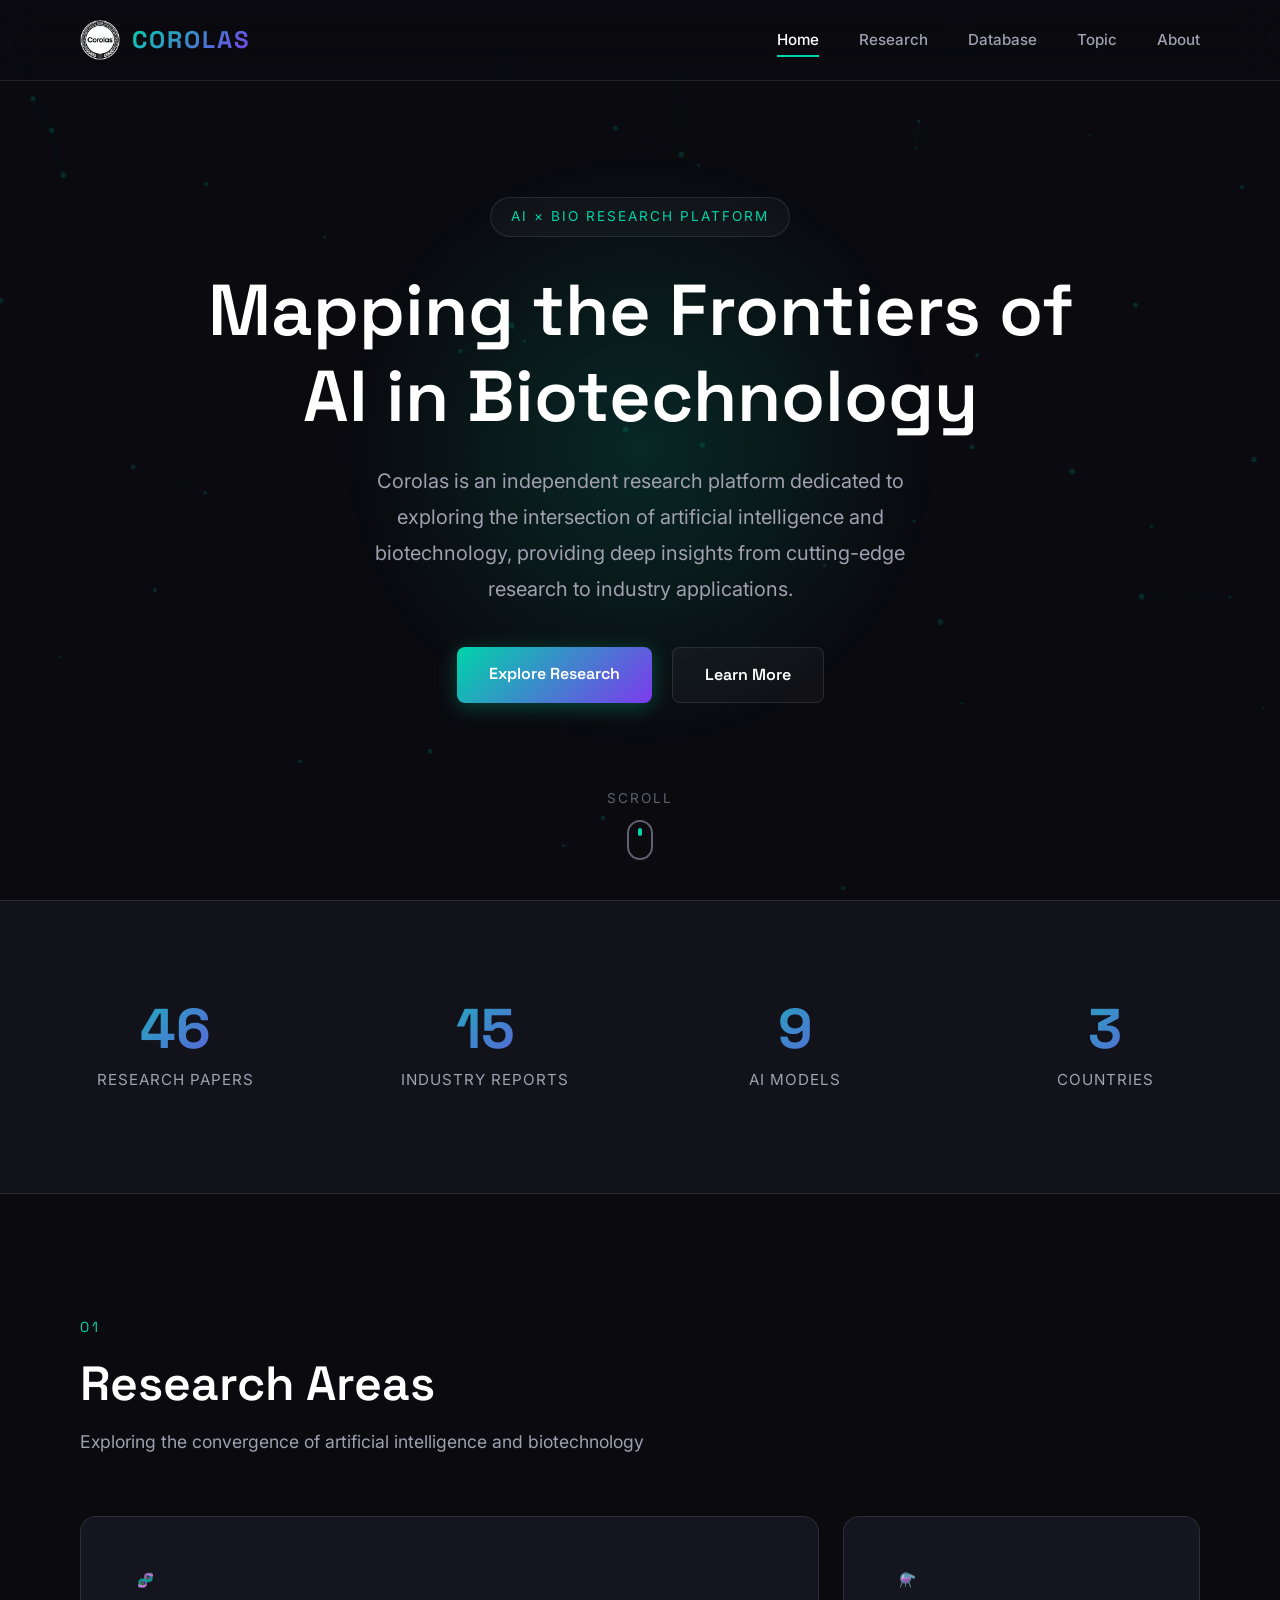
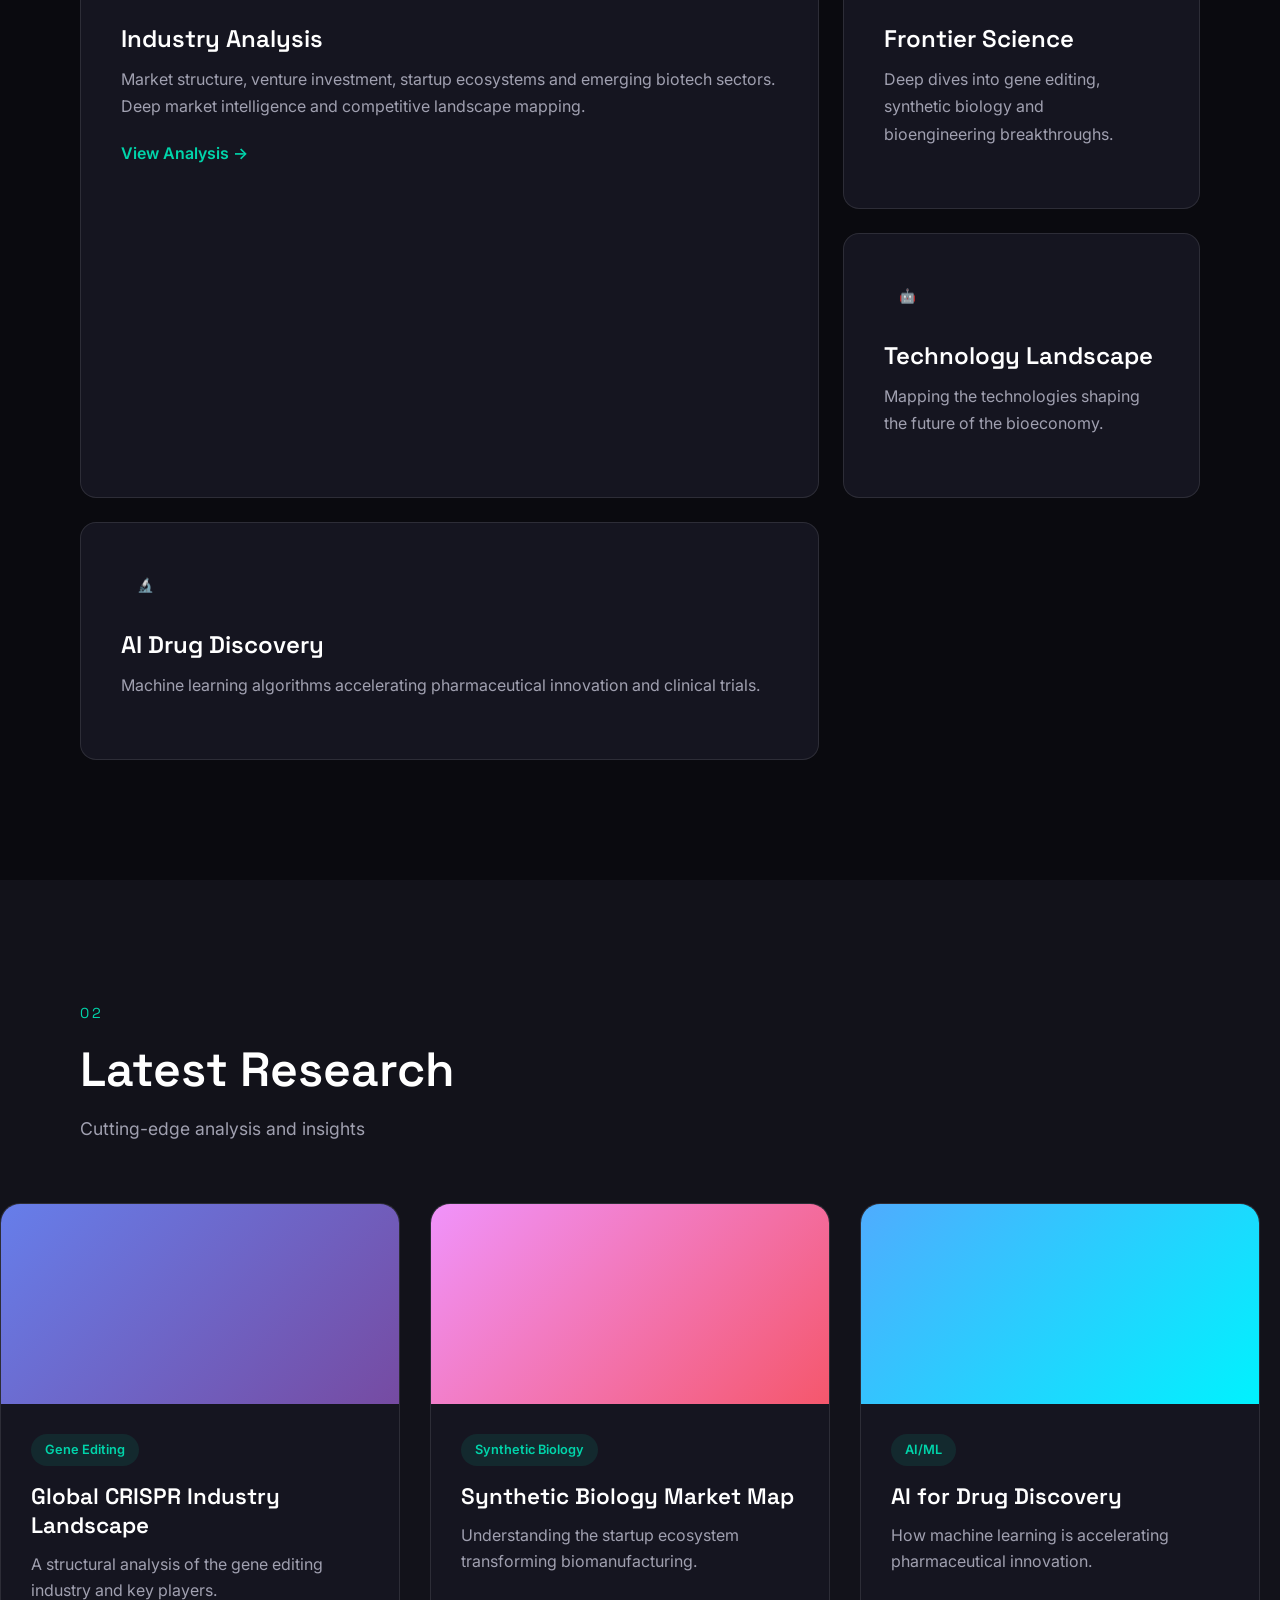
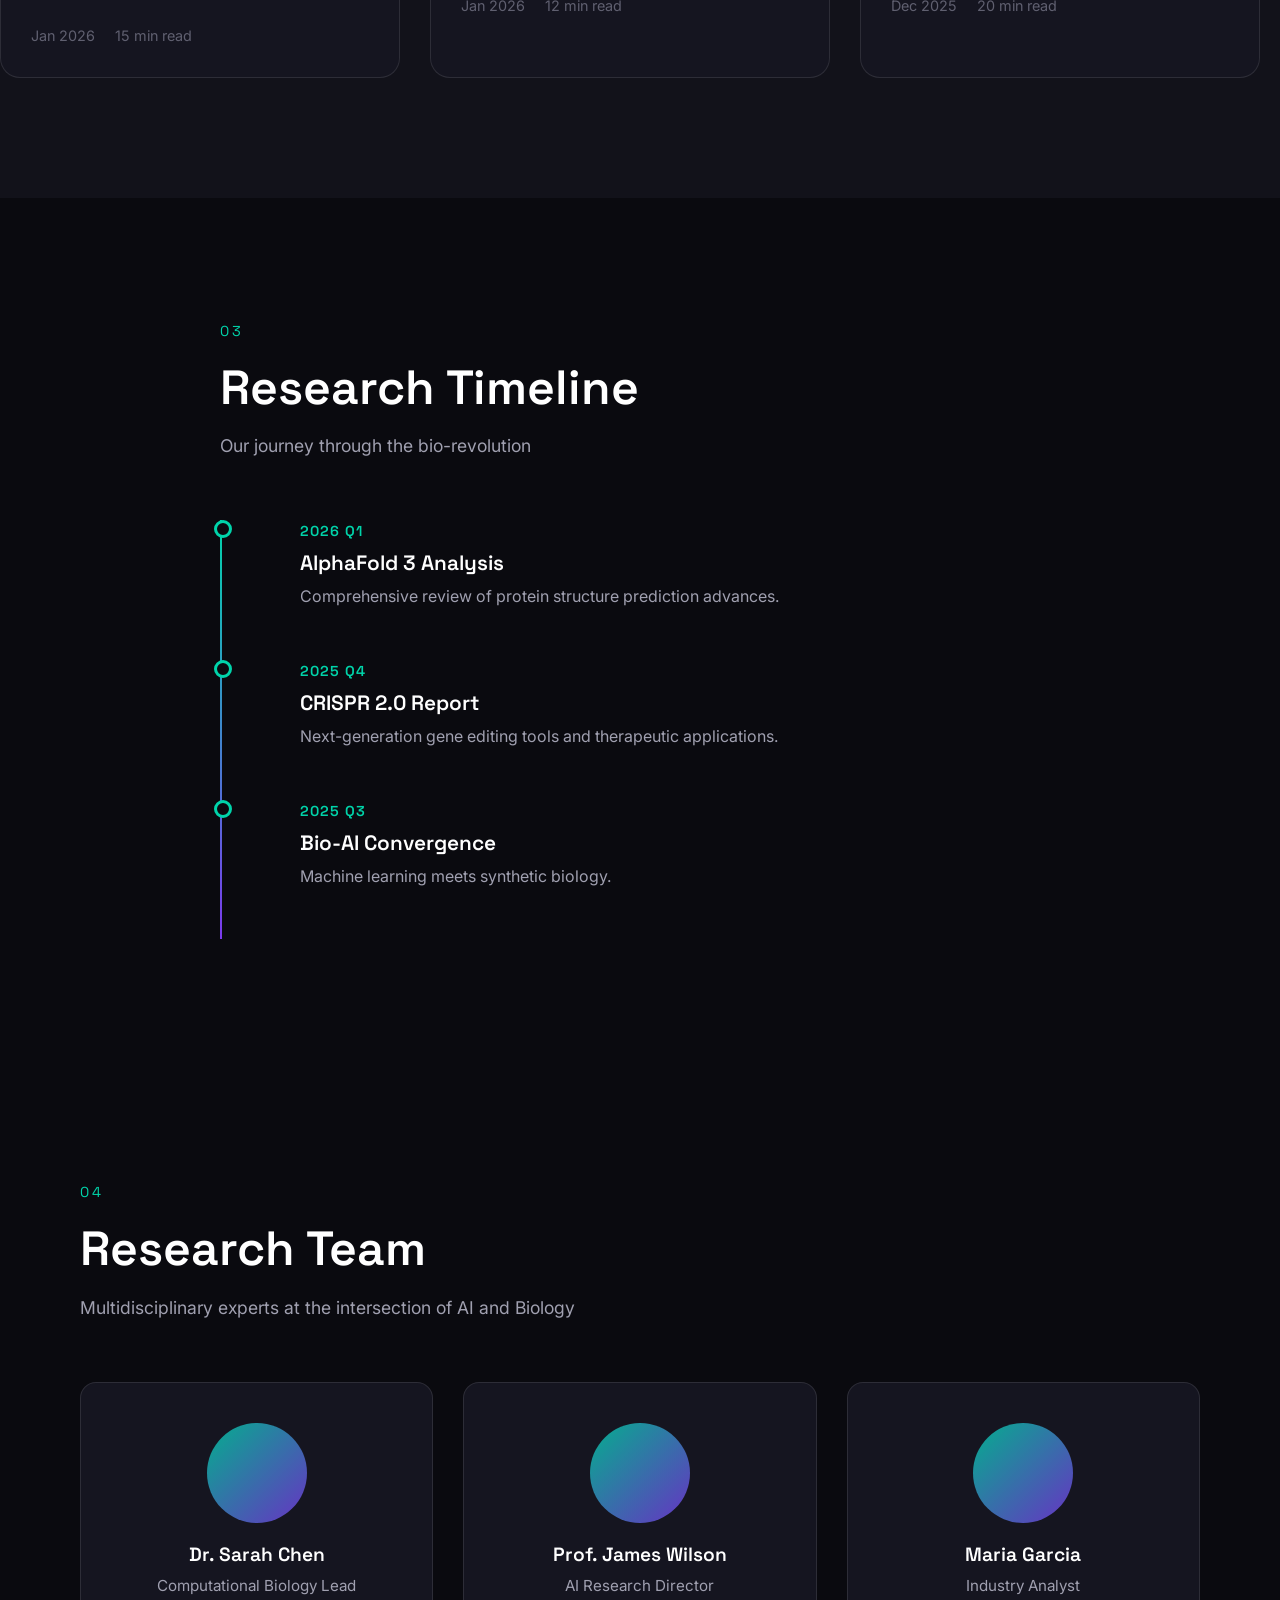
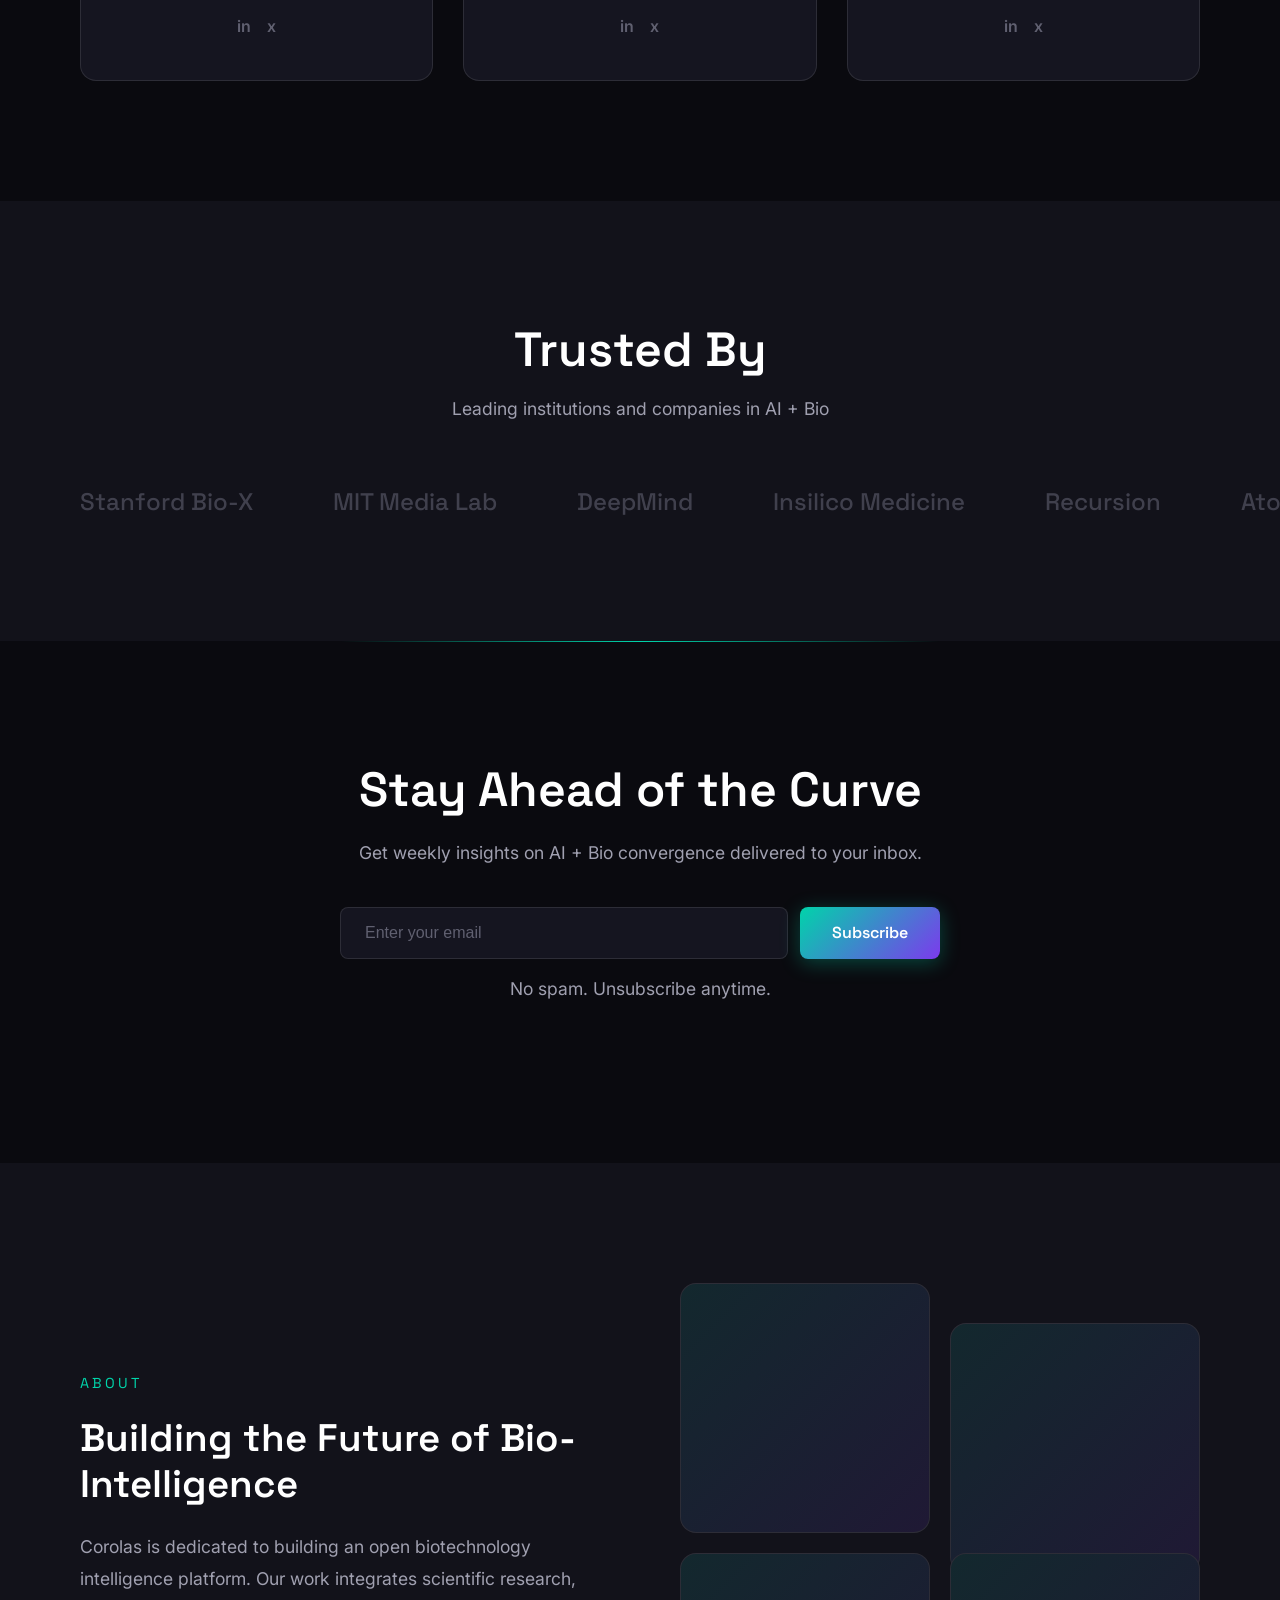
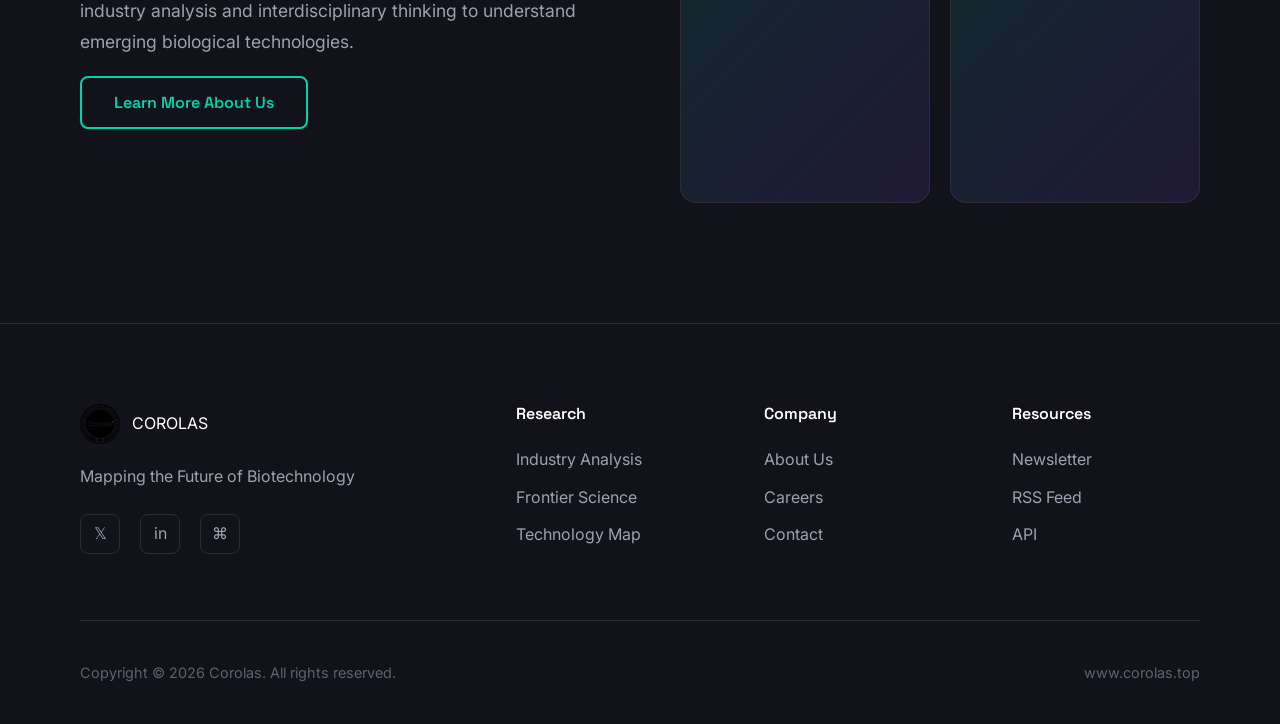
==== commit d913b6a3: "Update" ====
--- a/index.html
+++ b/index.html
@@ -26,11 +26,11 @@
             <span class="logo-text">COROLAS</span>
         </div>
         <nav>
-            <a href="index.html" class="active">Home</a>
-            <a href="./Research/Research.html">Research</a>
-            <a href="./Database/Database.html">Database</a>
-            <a href="./Topic/Topic.html">Topic</a>
-            <a href="./About/About.html">About</a>
+            <a href="#" class="active">Home</a>
+            <a href="./Research/">Research</a>
+            <a href="./Database/">Database</a>
+            <a href="./Topic/">Topic</a>
+            <a href="./About/">About</a>
         </nav>
         <button class="mobile-menu-btn" aria-label="Menu">
             <span></span>
--- a/assets/css/style.css
+++ b/assets/css/style.css
@@ -37,7 +37,10 @@
 }
 
 /* Typography */
-h1, h2, h3, h4 {
+h1,
+h2,
+h3,
+h4 {
     font-family: 'Space Grotesk', sans-serif;
     font-weight: 600;
     line-height: 1.2;
@@ -202,12 +205,31 @@
 }
 
 @keyframes glitch {
-    0%, 100% { text-shadow: none; }
-    92% { text-shadow: none; }
-    93% { text-shadow: 2px 0 #ff0000, -2px 0 #00ffff; }
-    94% { text-shadow: none; }
-    95% { text-shadow: -2px 0 #ff0000, 2px 0 #00ffff; }
-    96% { text-shadow: none; }
+
+    0%,
+    100% {
+        text-shadow: none;
+    }
+
+    92% {
+        text-shadow: none;
+    }
+
+    93% {
+        text-shadow: 2px 0 #ff0000, -2px 0 #00ffff;
+    }
+
+    94% {
+        text-shadow: none;
+    }
+
+    95% {
+        text-shadow: -2px 0 #ff0000, 2px 0 #00ffff;
+    }
+
+    96% {
+        text-shadow: none;
+    }
 }
 
 .hero-desc {
@@ -311,8 +333,15 @@
 }
 
 @keyframes scroll {
-    0% { opacity: 1; transform: translateX(-50%) translateY(0); }
-    100% { opacity: 0; transform: translateX(-50%) translateY(12px); }
+    0% {
+        opacity: 1;
+        transform: translateX(-50%) translateY(0);
+    }
+
+    100% {
+        opacity: 0;
+        transform: translateX(-50%) translateY(12px);
+    }
 }
 
 /* Stats Section */
@@ -394,7 +423,7 @@
 .section-header p {
     color: var(--text-secondary);
     font-size: 1.1rem;
-    max-width: 600px;
+    max-width: 100%;
 }
 
 /* Bento Grid */
@@ -705,8 +734,13 @@
 }
 
 @keyframes marquee {
-    0% { transform: translateX(0); }
-    100% { transform: translateX(-50%); }
+    0% {
+        transform: translateX(0);
+    }
+
+    100% {
+        transform: translateX(-50%);
+    }
 }
 
 /* CTA Section */
@@ -737,7 +771,7 @@
     margin-bottom: 20px;
 }
 
-.cta-content > p {
+.cta-content>p {
     color: var(--text-secondary);
     margin-bottom: 40px;
     font-size: 1.1rem;
@@ -919,40 +953,40 @@
     .glass-header {
         padding: 20px 40px;
     }
-    
+
     .content-section,
     .timeline-section,
     .team-section,
     .about-section {
         padding: 80px 40px;
     }
-    
+
     .featured-section .section-header {
         padding: 0 40px;
     }
-    
+
     .research-carousel {
         padding: 0 40px;
     }
-    
+
     .stats-grid {
         grid-template-columns: repeat(2, 1fr);
     }
-    
+
     .bento-grid {
         grid-template-columns: 1fr;
     }
-    
+
     .bento-card.large,
     .bento-card.wide {
         grid-column: span 1;
         grid-row: span 1;
     }
-    
+
     .footer-grid {
         grid-template-columns: 1fr 1fr;
     }
-    
+
     .about-grid {
         grid-template-columns: 1fr;
         gap: 60px;
@@ -963,35 +997,35 @@
     nav {
         display: none;
     }
-    
+
     .mobile-menu-btn {
         display: flex;
     }
-    
+
     .stats-grid {
         grid-template-columns: 1fr;
     }
-    
+
     .research-card {
         flex: 0 0 300px;
     }
-    
+
     .footer-grid {
         grid-template-columns: 1fr;
         gap: 40px;
     }
-    
+
     .footer-bottom {
         flex-direction: column;
         gap: 10px;
         text-align: center;
     }
-    
+
     .hero-actions {
         flex-direction: column;
         width: 100%;
     }
-    
+
     .btn-primary,
     .btn-secondary {
         width: 100%;
@@ -1061,13 +1095,29 @@
 }
 
 @keyframes float {
-    0%, 100% { transform: translateY(0px); }
-    50% { transform: translateY(-20px); }
+
+    0%,
+    100% {
+        transform: translateY(0px);
+    }
+
+    50% {
+        transform: translateY(-20px);
+    }
 }
 
 @keyframes pulse {
-    0%, 100% { opacity: 0.5; transform: translate(-50%, -50%) scale(1); }
-    50% { opacity: 0.8; transform: translate(-50%, -50%) scale(1.1); }
+
+    0%,
+    100% {
+        opacity: 0.5;
+        transform: translate(-50%, -50%) scale(1);
+    }
+
+    50% {
+        opacity: 0.8;
+        transform: translate(-50%, -50%) scale(1.1);
+    }
 }
 
 .giant-text {
@@ -1411,8 +1461,13 @@
 }
 
 @keyframes rotate {
-    from { transform: rotate(0deg); }
-    to { transform: rotate(360deg); }
+    from {
+        transform: rotate(0deg);
+    }
+
+    to {
+        transform: rotate(360deg);
+    }
 }
 
 /* Research Focus */
@@ -1819,7 +1874,7 @@
     margin-bottom: 20px;
 }
 
-.contact-content > p {
+.contact-content>p {
     color: var(--text-secondary);
     font-size: 1.2rem;
     margin-bottom: 40px;
@@ -1838,87 +1893,89 @@
         grid-template-columns: 1fr;
         gap: 60px;
     }
-    
+
     .identity-visual {
         height: 400px;
         order: -1;
     }
-    
+
     .mv-container {
         grid-template-columns: 1fr;
     }
-    
+
     .mv-divider {
         flex-direction: row;
         padding: 40px;
         height: auto;
     }
-    
+
     .divider-line {
         width: 100px;
         height: 1px;
     }
-    
+
     .rf-grid {
         grid-template-columns: 1fr;
     }
-    
+
     .leaders-grid {
         grid-template-columns: 1fr;
         gap: 60px;
     }
-    
+
     .leader-card {
         flex-direction: column;
         align-items: center;
         text-align: center;
     }
-    
+
     .leader-line {
         margin: 20px auto;
     }
-    
+
     .team-grid-large {
         grid-template-columns: repeat(2, 1fr);
     }
-    
+
     .values-container {
         grid-template-columns: repeat(2, 1fr);
     }
 }
 
 @media (max-width: 768px) {
+
     .identity-section,
     .leadership-section,
     .research-focus-section,
     .team-section-extended {
         padding: 80px 40px;
     }
-    
+
     .mv-panel {
         padding: 60px 40px;
     }
-    
+
     .team-grid-large {
         grid-template-columns: 1fr;
     }
-    
+
     .values-container {
         grid-template-columns: 1fr;
     }
-    
+
     .identity-stats {
         flex-direction: column;
         gap: 30px;
     }
-    
+
     .giant-logo {
         width: 150px;
         height: 150px;
     }
 }
 
-/* Database Page Styles*/
+
+/* Database Page Styles - Add to style.css */
 
 /* Database Hero */
 .db-hero {
@@ -2086,10 +2143,10 @@
     background: var(--bg-secondary);
     border-top: 1px solid var(--border-color);
     border-bottom: 1px solid var(--border-color);
-    position: sticky;
-    top: 70px;
+    position: relative;
+    top: auto;
     z-index: 100;
-    backdrop-filter: blur(20px);
+    backdrop-filter: none;
 }
 
 .search-container {
@@ -2821,6 +2878,12 @@
 .load-more {
     text-align: center;
     margin-top: 40px;
+    margin-bottom: 20px;
+}
+
+.load-more .btn-secondary {
+    padding: 14px 40px;
+    font-size: 1rem;
 }
 
 /* Responsive */
@@ -2889,4 +2952,343 @@
     .db-card.expanded {
         grid-column: auto;
     }
+}
+
+/* Additional CSS for Database Page - Add to style.css */
+
+/* Paper Card Specific Styles */
+.paper-card .card-description {
+    font-size: 0.9rem;
+    line-height: 1.7;
+}
+
+.paper-icon {
+    background: rgba(255, 107, 107, 0.1) !important;
+    color: #ff6b6b !important;
+    border: 1px solid rgba(255, 107, 107, 0.3) !important;
+}
+
+/* Featured Category Layout */
+.featured-category {
+    margin-bottom: 100px;
+}
+
+.featured-category:last-child {
+    margin-bottom: 0;
+}
+
+.featured-header {
+    text-align: center;
+    margin-bottom: 50px;
+}
+
+.featured-header .section-index {
+    display: inline-block;
+    font-family: 'Space Grotesk', sans-serif;
+    font-size: 0.9rem;
+    color: var(--accent-primary);
+    letter-spacing: 3px;
+    margin-bottom: 16px;
+}
+
+.featured-header h2 {
+    font-size: clamp(1.8rem, 3vw, 2.5rem);
+    margin-bottom: 12px;
+}
+
+.featured-header p {
+    color: var(--text-secondary);
+    font-size: 1.1rem;
+}
+
+/* Featured Grid Improvements */
+.featured-grid {
+    display: grid;
+    grid-template-columns: repeat(auto-fit, minmax(350px, 1fr));
+    gap: 30px;
+}
+
+.papers-grid {
+    grid-template-columns: 1fr;
+}
+
+.papers-grid .featured-card {
+    text-align: left;
+    display: grid;
+    grid-template-columns: auto 1fr auto;
+    gap: 24px;
+    align-items: start;
+}
+
+.papers-grid .featured-card h4 {
+    font-size: 1.2rem;
+    margin-bottom: 8px;
+}
+
+.papers-grid .featured-card p {
+    margin-bottom: 0;
+}
+
+.featured-card {
+    background: var(--bg-card);
+    border: 1px solid var(--border-color);
+    border-radius: 16px;
+    padding: 30px;
+    cursor: pointer;
+    transition: all 0.4s ease;
+    position: relative;
+    overflow: hidden;
+}
+
+.featured-card::before {
+    content: '';
+    position: absolute;
+    top: 0;
+    left: 0;
+    right: 0;
+    height: 3px;
+    background: var(--accent-gradient);
+    transform: scaleX(0);
+    transition: transform 0.4s ease;
+}
+
+.featured-card:hover {
+    transform: translateY(-5px);
+    border-color: rgba(0, 212, 170, 0.3);
+    box-shadow: var(--shadow-glow);
+}
+
+.featured-card:hover::before {
+    transform: scaleX(1);
+}
+
+.featured-icon {
+    width: 48px;
+    height: 48px;
+    border-radius: 12px;
+    display: flex;
+    align-items: center;
+    justify-content: center;
+    font-family: 'JetBrains Mono', monospace;
+    font-size: 0.85rem;
+    font-weight: 600;
+    margin-bottom: 20px;
+}
+
+.org-icon {
+    background: rgba(0, 212, 170, 0.1);
+    color: var(--accent-primary);
+    border: 1px solid rgba(0, 212, 170, 0.3);
+}
+
+.people-icon {
+    background: rgba(124, 58, 237, 0.1);
+    color: var(--accent-secondary);
+    border: 1px solid rgba(124, 58, 237, 0.3);
+}
+
+.product-icon {
+    background: rgba(255, 193, 7, 0.1);
+    color: #ffc107;
+    border: 1px solid rgba(255, 193, 7, 0.3);
+}
+
+.paper-icon {
+    background: rgba(255, 107, 107, 0.1);
+    color: #ff6b6b;
+    border: 1px solid rgba(255, 107, 107, 0.3);
+}
+
+.featured-card h4 {
+    font-size: 1.3rem;
+    margin-bottom: 12px;
+    color: var(--text-primary);
+    line-height: 1.4;
+}
+
+.featured-card p {
+    color: var(--text-secondary);
+    font-size: 0.95rem;
+    line-height: 1.6;
+    margin-bottom: 20px;
+}
+
+.featured-meta {
+    display: flex;
+    justify-content: space-between;
+    align-items: center;
+    font-size: 0.85rem;
+    color: var(--text-muted);
+}
+
+.featured-link {
+    color: var(--accent-primary);
+    font-weight: 500;
+}
+
+/* No data message */
+.no-data {
+    grid-column: 1 / -1;
+    text-align: center;
+    color: var(--text-muted);
+    padding: 40px;
+    font-style: italic;
+}
+
+/* Small loading state for featured sections */
+.loading-state.small {
+    padding: 40px;
+    grid-column: 1 / -1;
+}
+
+.loading-state.small .loading-spinner {
+    width: 30px;
+    height: 30px;
+}
+
+/* Stats bar addition for papers */
+.db-stats-bar {
+    display: flex;
+    align-items: center;
+    gap: 25px;
+    padding: 25px 35px;
+    flex-wrap: wrap;
+    justify-content: center;
+}
+
+/* Search tabs addition for papers */
+.search-tab svg {
+    flex-shrink: 0;
+}
+
+/* Responsive adjustments */
+@media (max-width: 1024px) {
+    .featured-grid {
+        grid-template-columns: 1fr;
+    }
+    
+    .papers-grid .featured-card {
+        grid-template-columns: 1fr;
+        text-align: center;
+    }
+    
+    .papers-grid .featured-icon {
+        margin: 0 auto 20px;
+    }
+    
+    .featured-meta {
+        flex-direction: column;
+        gap: 10px;
+        text-align: center;
+    }
+    
+    .db-stats-bar {
+        gap: 20px;
+        padding: 20px;
+    }
+}
+
+@media (max-width: 768px) {
+    .db-stats-bar {
+        flex-direction: column;
+        gap: 15px;
+    }
+    
+    .db-stat-divider {
+        width: 50px;
+        height: 1px;
+    }
+    
+    .featured-category {
+        margin-bottom: 60px;
+    }
+    
+    .search-tabs {
+        overflow-x: auto;
+        padding-bottom: 10px;
+    }
+    
+    .search-filters {
+        overflow-x: auto;
+        flex-wrap: nowrap;
+        padding-bottom: 10px;
+    }
+}
+
+/* Smooth transitions for view mode switching */
+.results-grid {
+    transition: all 0.3s ease;
+}
+
+/* Ensure proper spacing in list view */
+.results-grid.list-view .db-card {
+    max-width: 100%;
+}
+
+.results-grid.list-view .card-details {
+    grid-template-columns: repeat(4, 1fr);
+}
+
+@media (max-width: 1024px) {
+    .results-grid.list-view .card-details {
+        grid-template-columns: repeat(2, 1fr);
+    }
+}
+
+@media (max-width: 768px) {
+    .results-grid.list-view .card-details {
+        grid-template-columns: 1fr;
+    }
+}
+
+/* Error states */
+.error-state {
+    grid-column: 1 / -1;
+    text-align: center;
+    padding: 60px 40px;
+    color: var(--text-secondary);
+}
+
+.error-state svg {
+    color: #ff6b6b;
+    margin-bottom: 20px;
+}
+
+/* Better handling for long content */
+.card-title {
+    word-break: break-word;
+    hyphens: auto;
+}
+
+.card-description {
+    word-break: break-word;
+}
+
+/* Improved focus states for accessibility */
+.search-input:focus,
+.filter-chip:focus,
+.search-tab:focus,
+.view-btn:focus,
+.card-expand-btn:focus {
+    outline: 2px solid var(--accent-primary);
+    outline-offset: 2px;
+}
+
+/* Print styles */
+@media print {
+    .db-hero,
+    .search-section,
+    .featured-db-section,
+    .site-footer {
+        display: none;
+    }
+    
+    .results-section {
+        padding: 0;
+    }
+    
+    .db-card {
+        break-inside: avoid;
+        page-break-inside: avoid;
+    }
 }
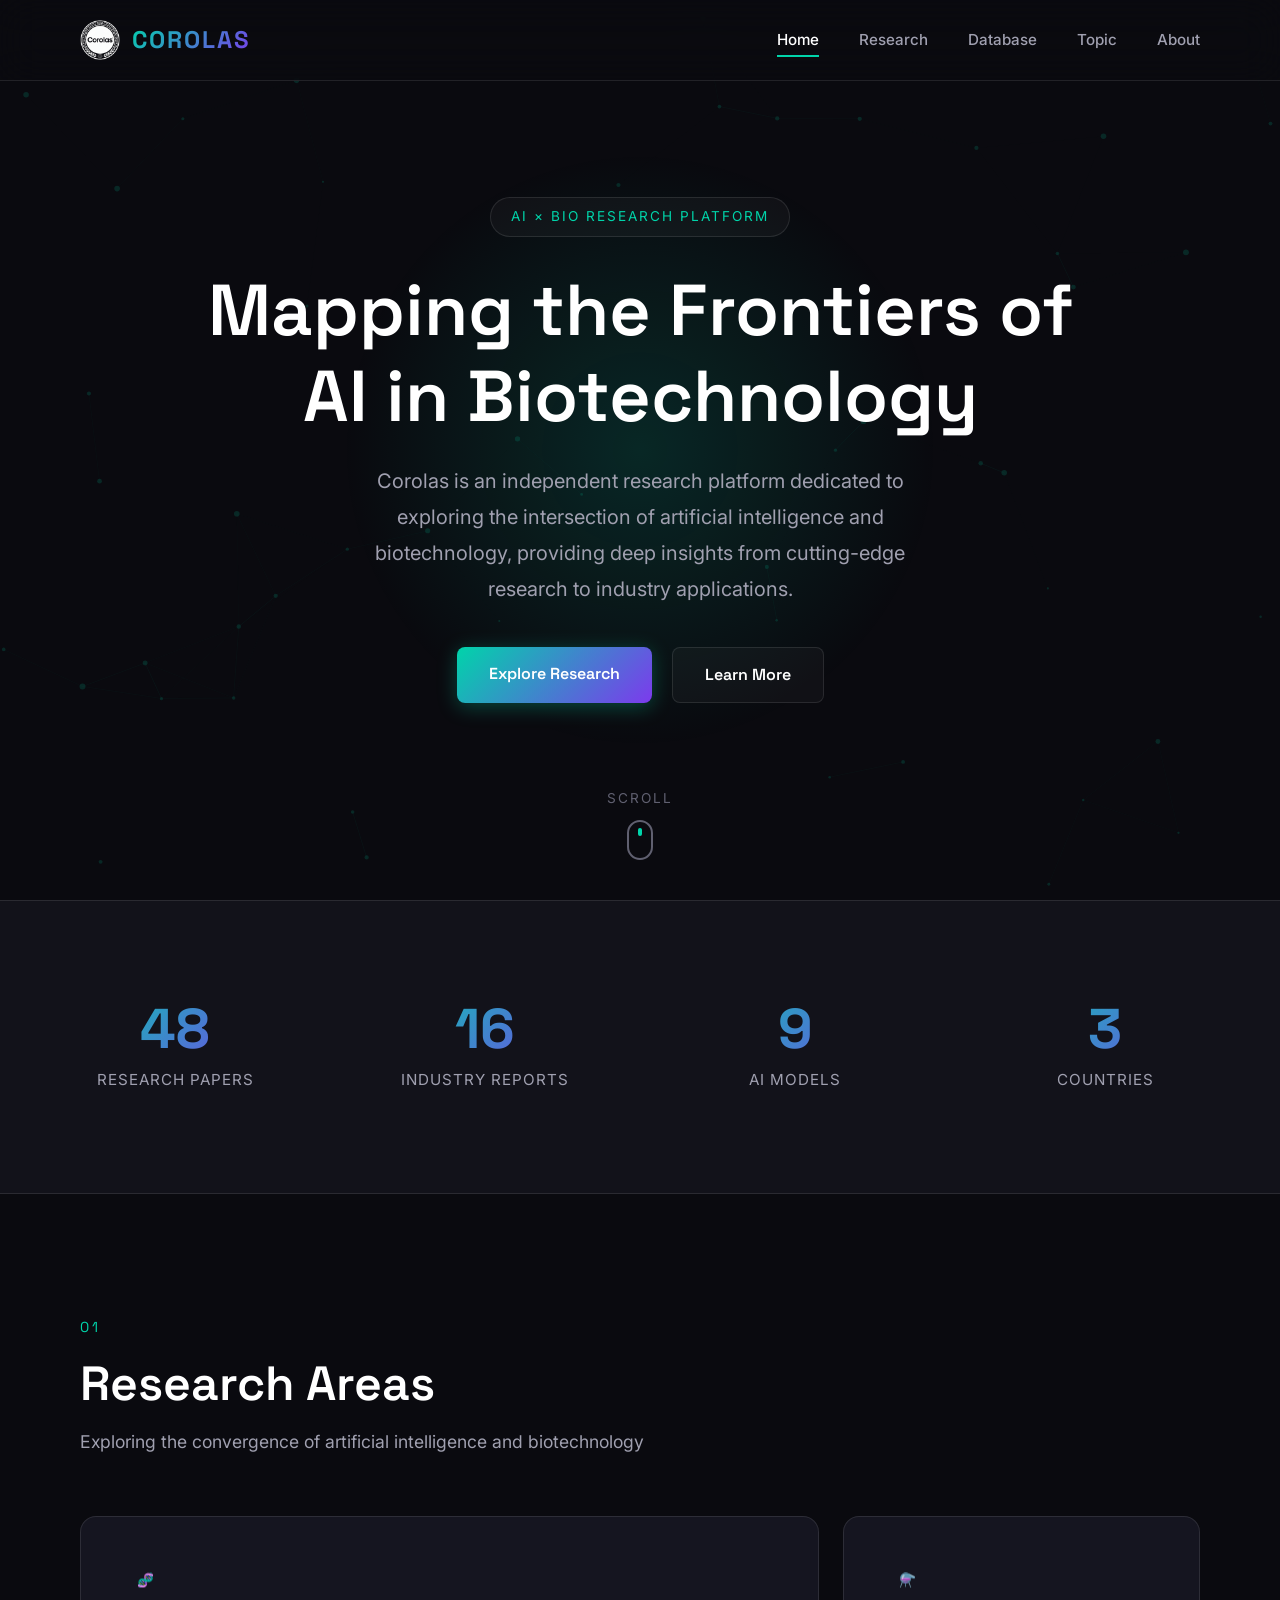
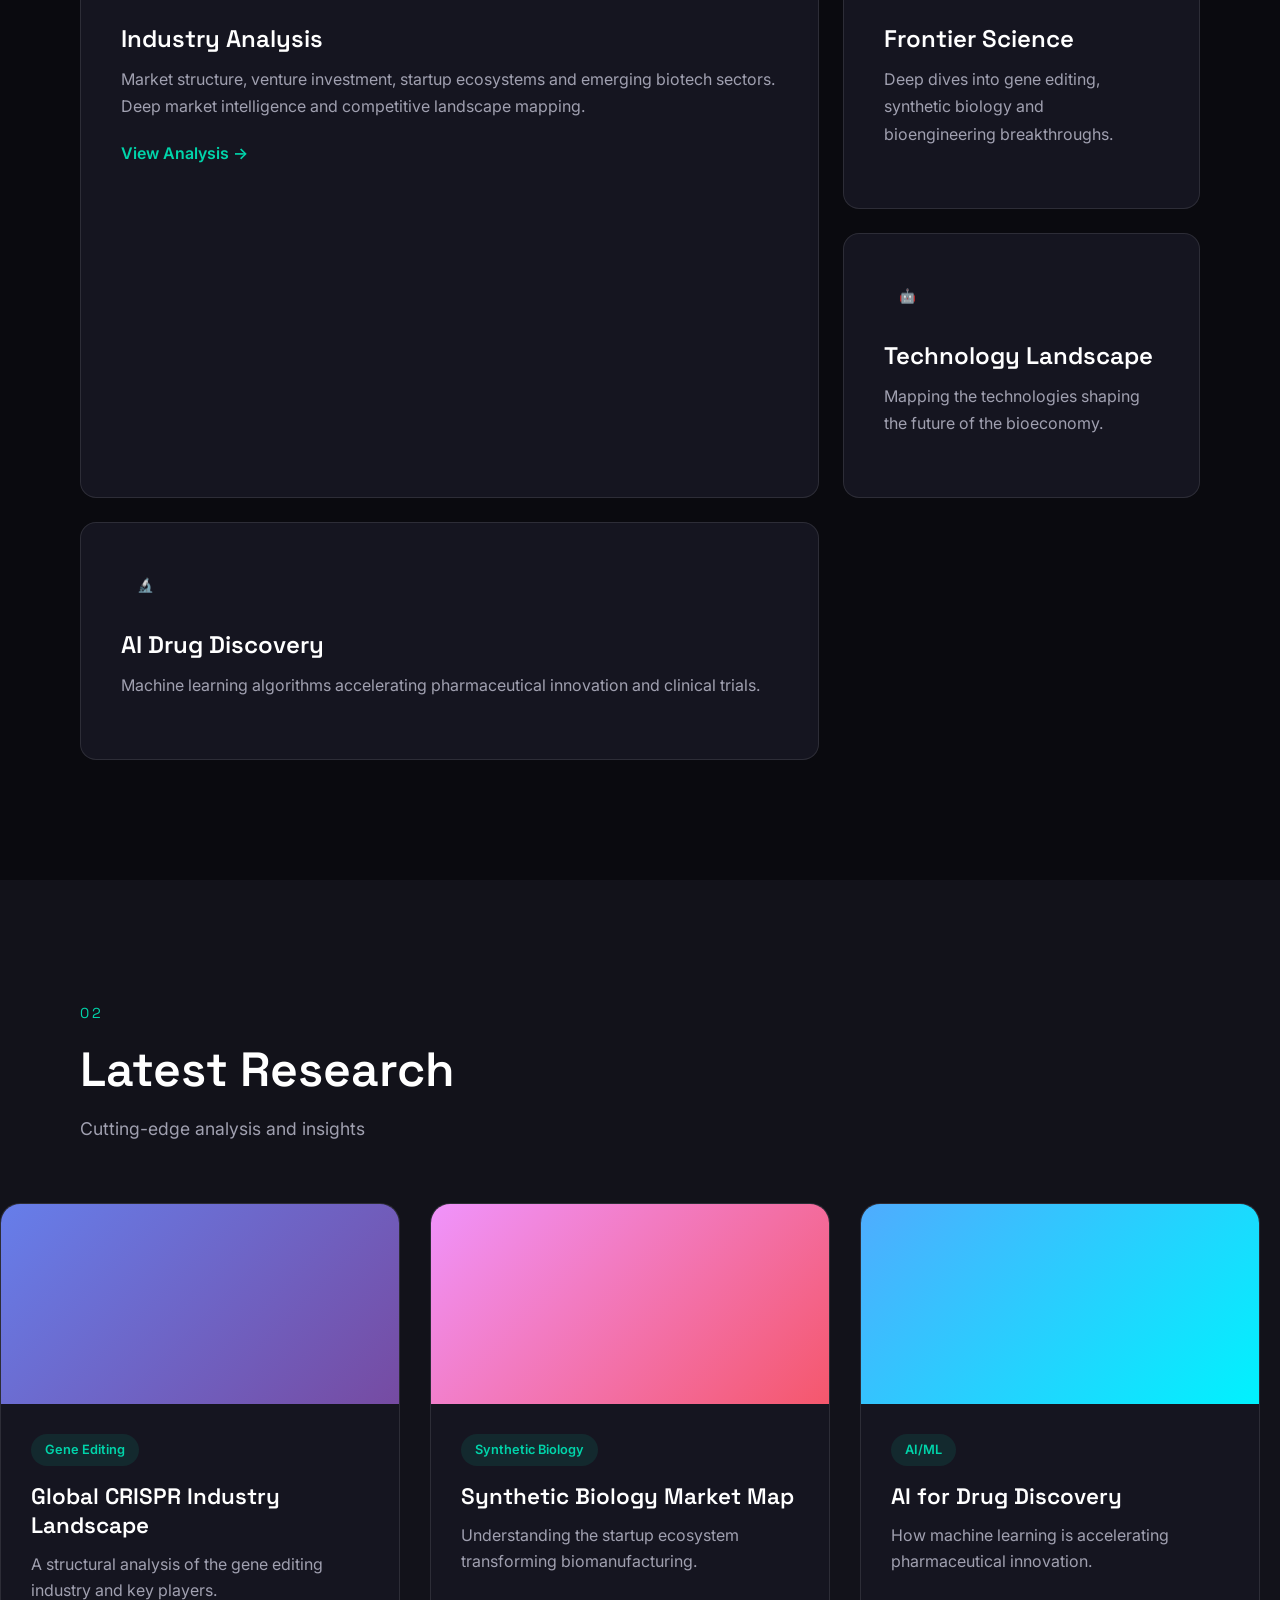
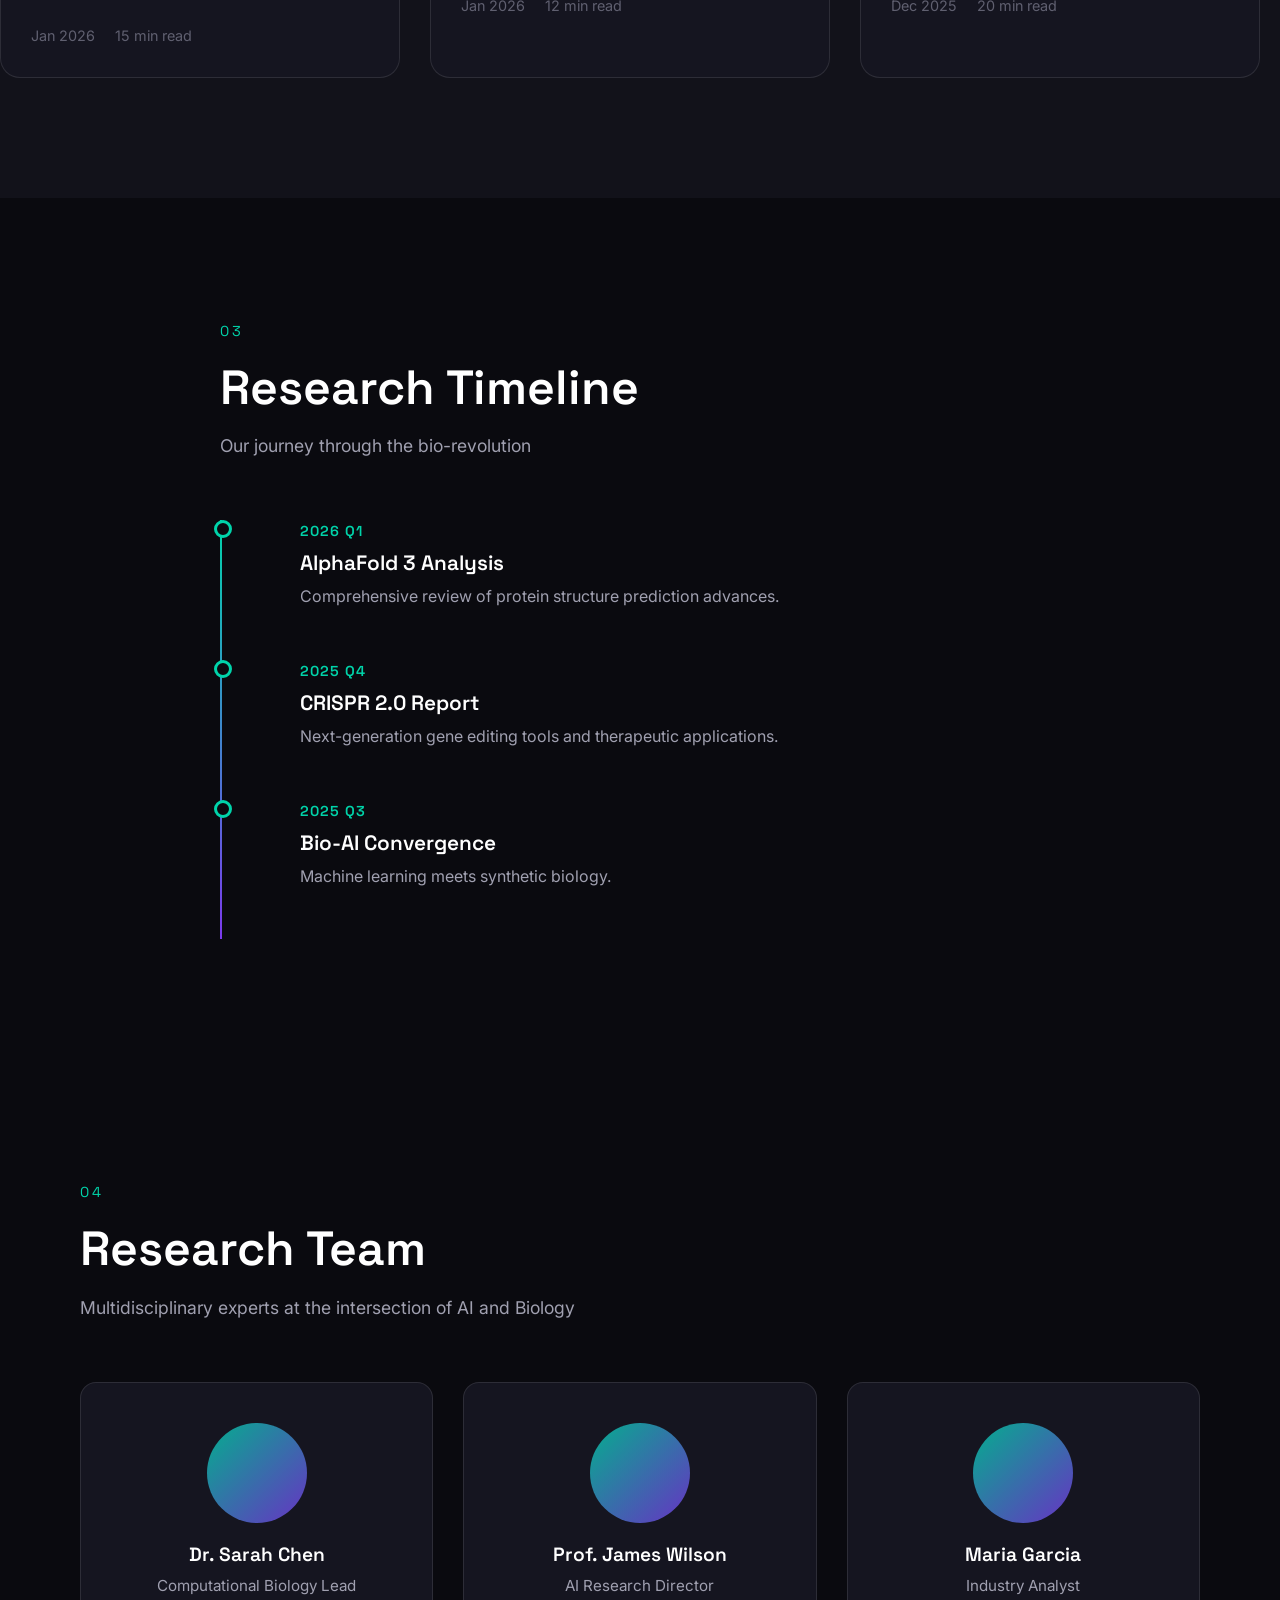
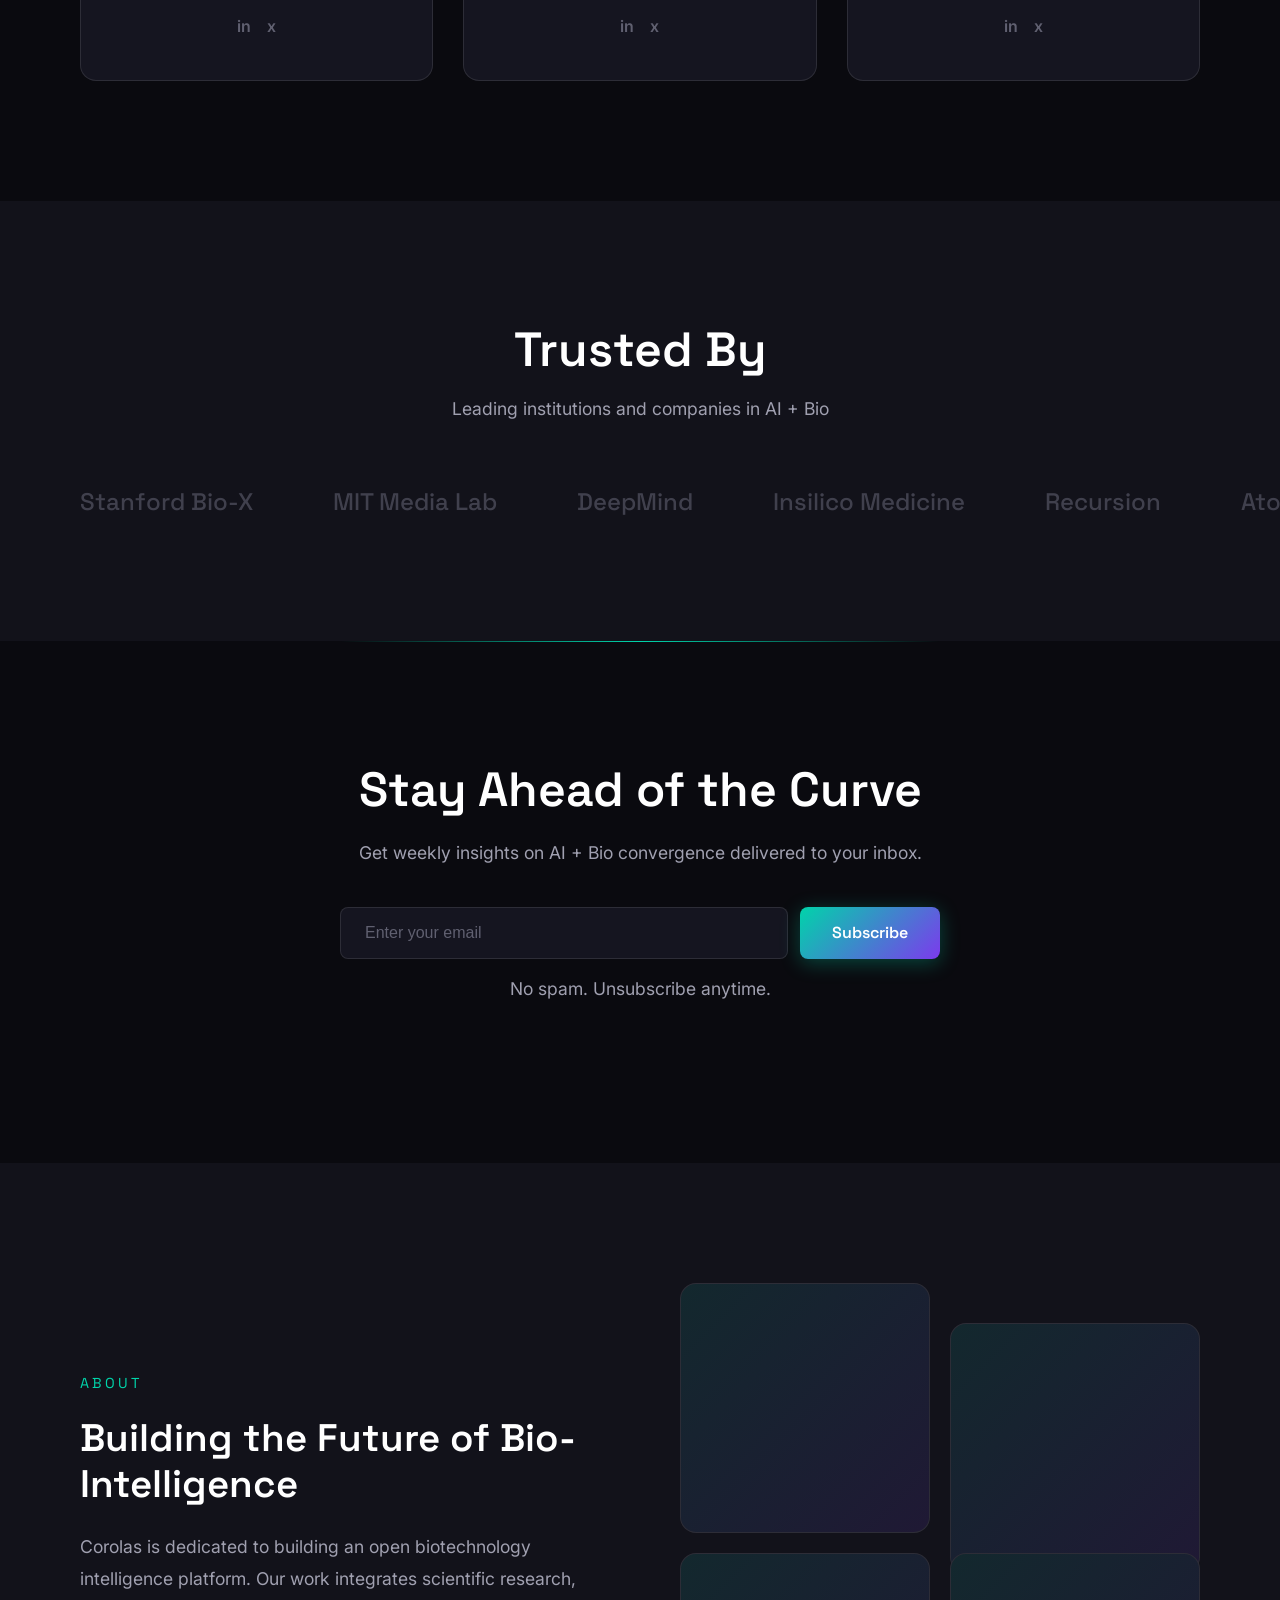
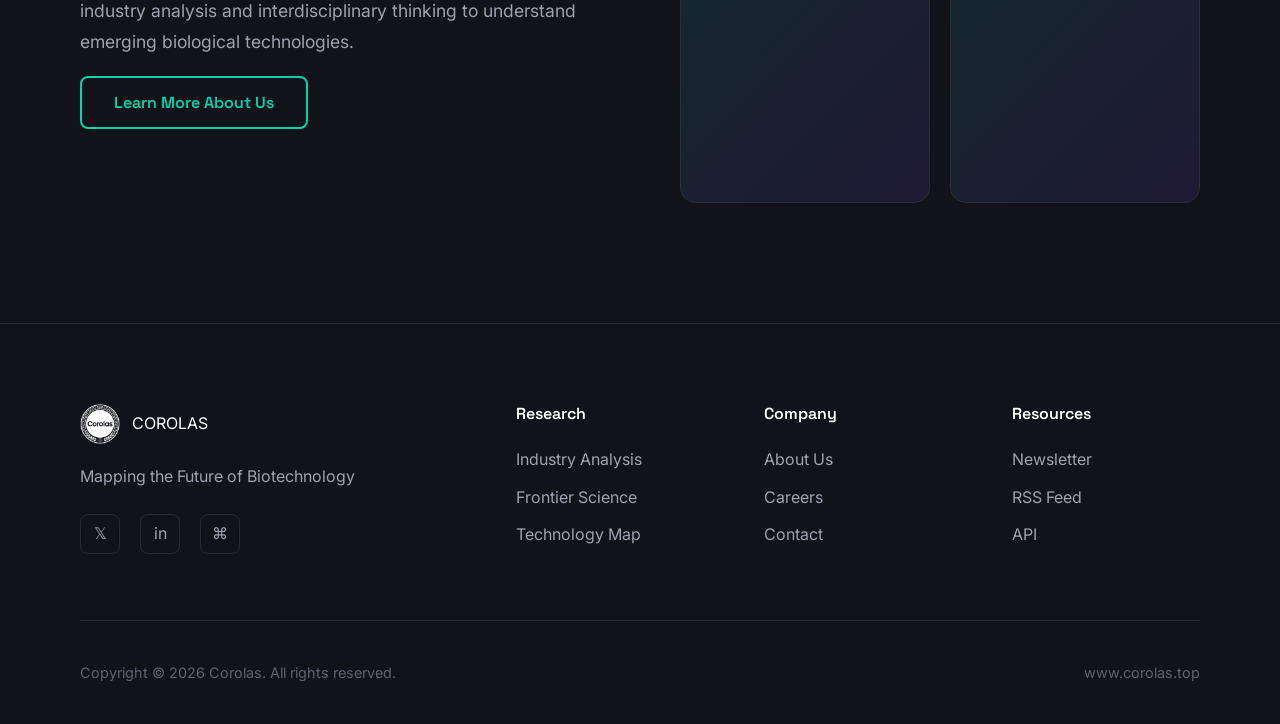
==== commit afaf8ade: "Update index.html" ====
--- a/index.html
+++ b/index.html
@@ -294,7 +294,7 @@
         <div class="footer-grid">
             <div class="footer-brand">
                 <div class="logo">
-                    <img src="./assets/icon/android-chrome-512x512.png" alt="Corolas">
+                    <img src="./assets/icon/corolas-logo-white.png" alt="Corolas">
                     <span>COROLAS</span>
                 </div>
                 <p>Mapping the Future of Biotechnology</p>
